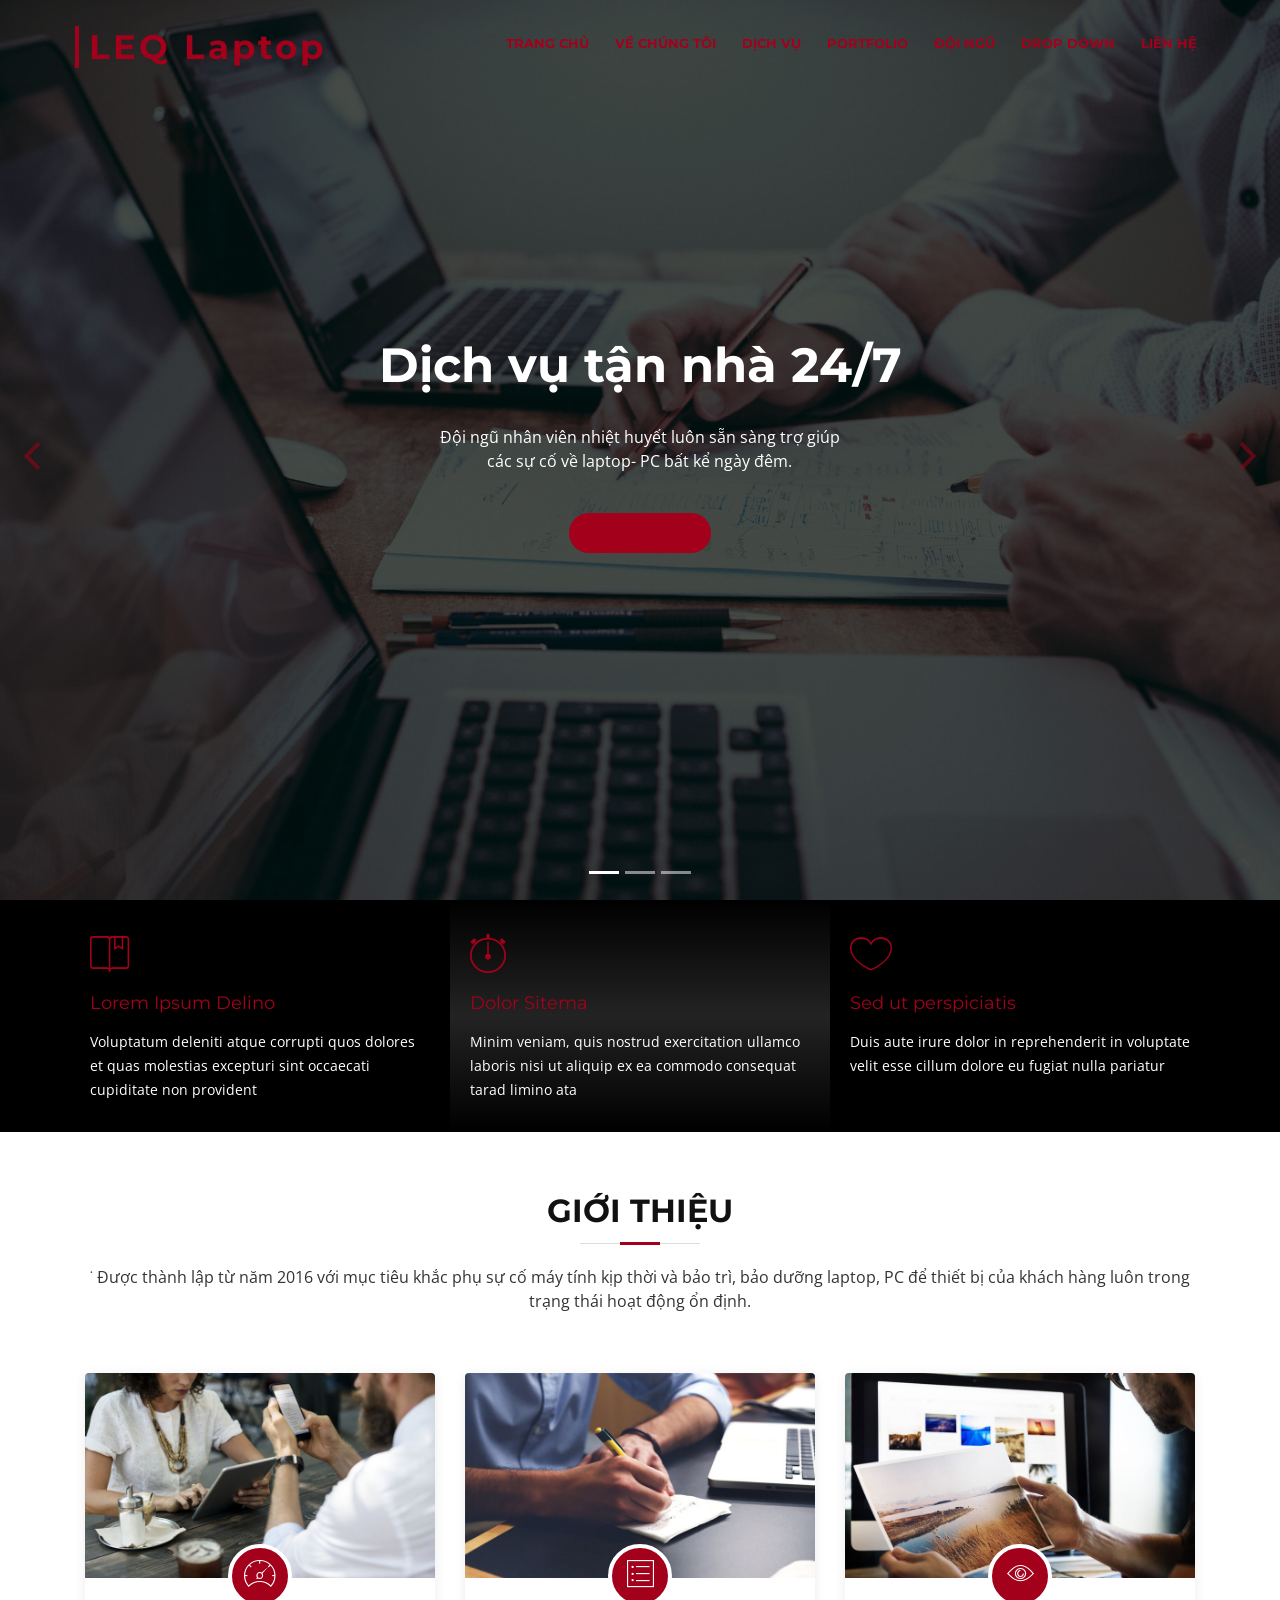
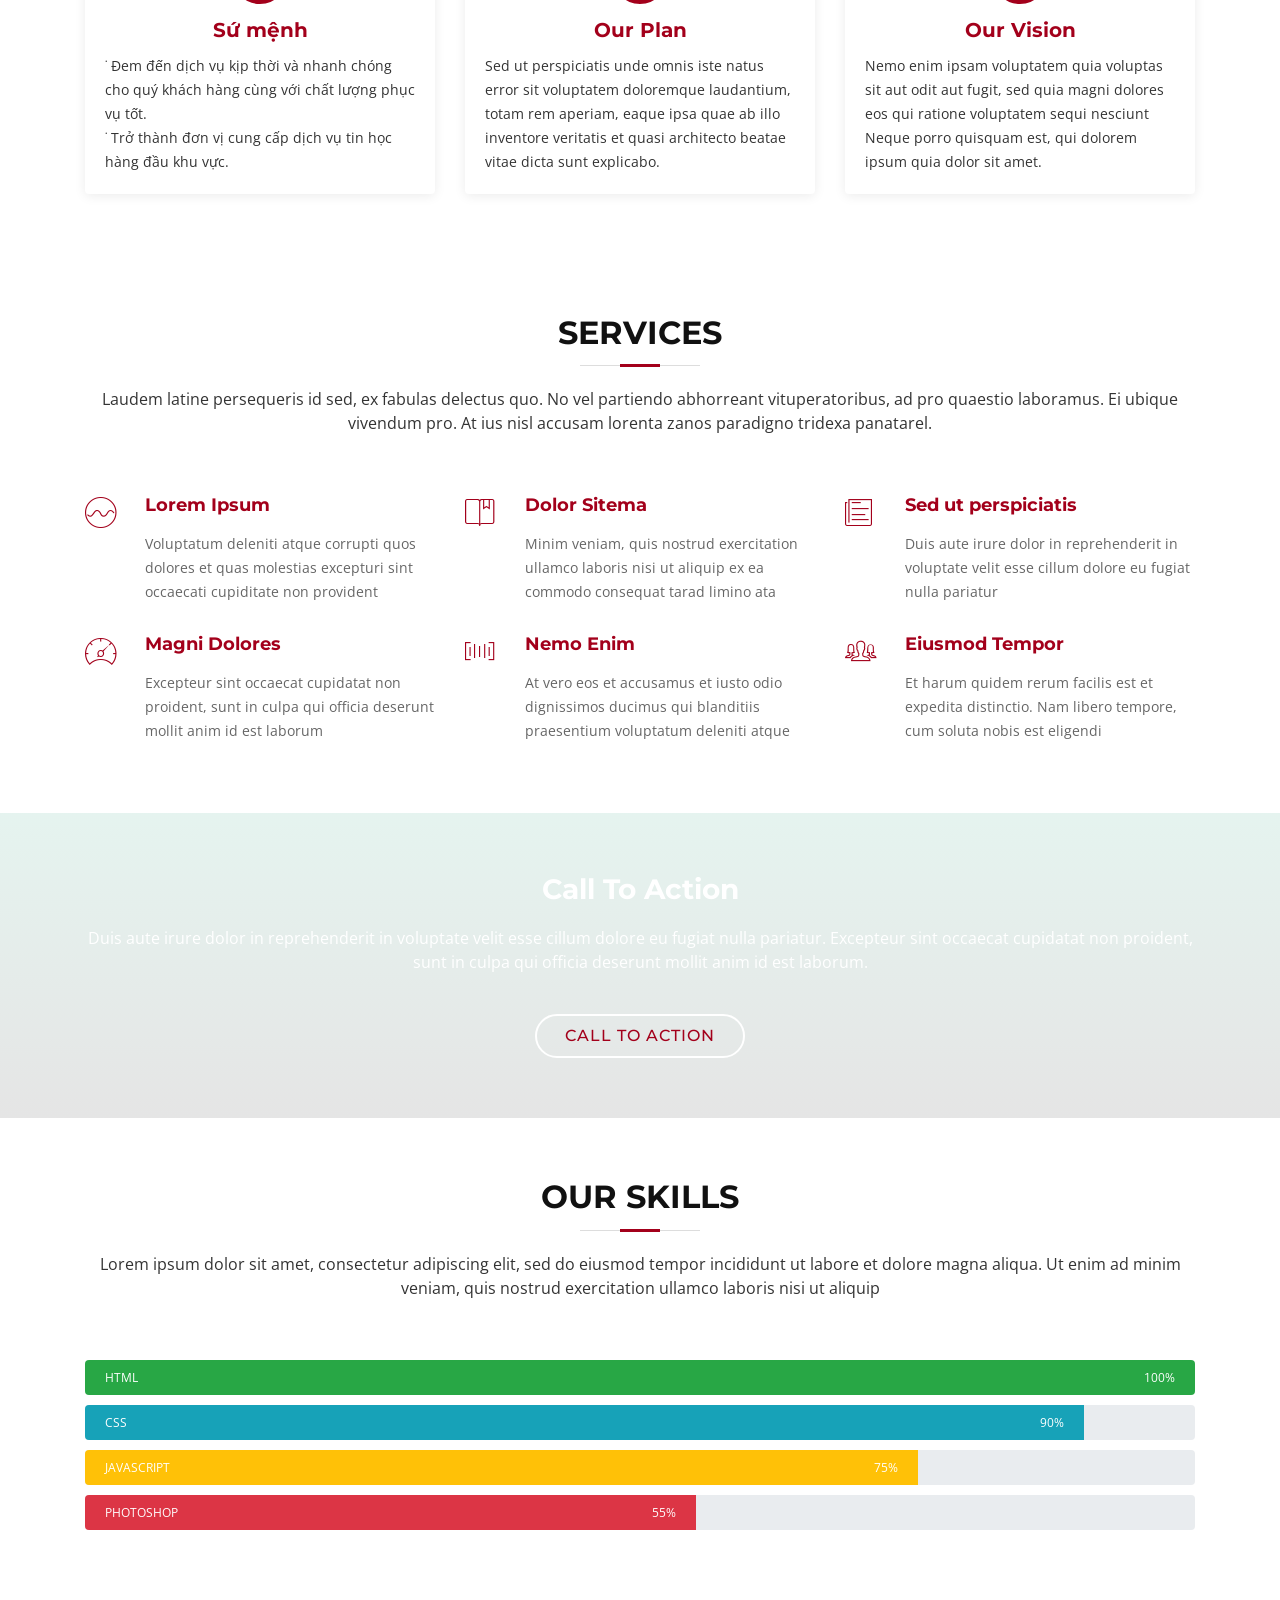
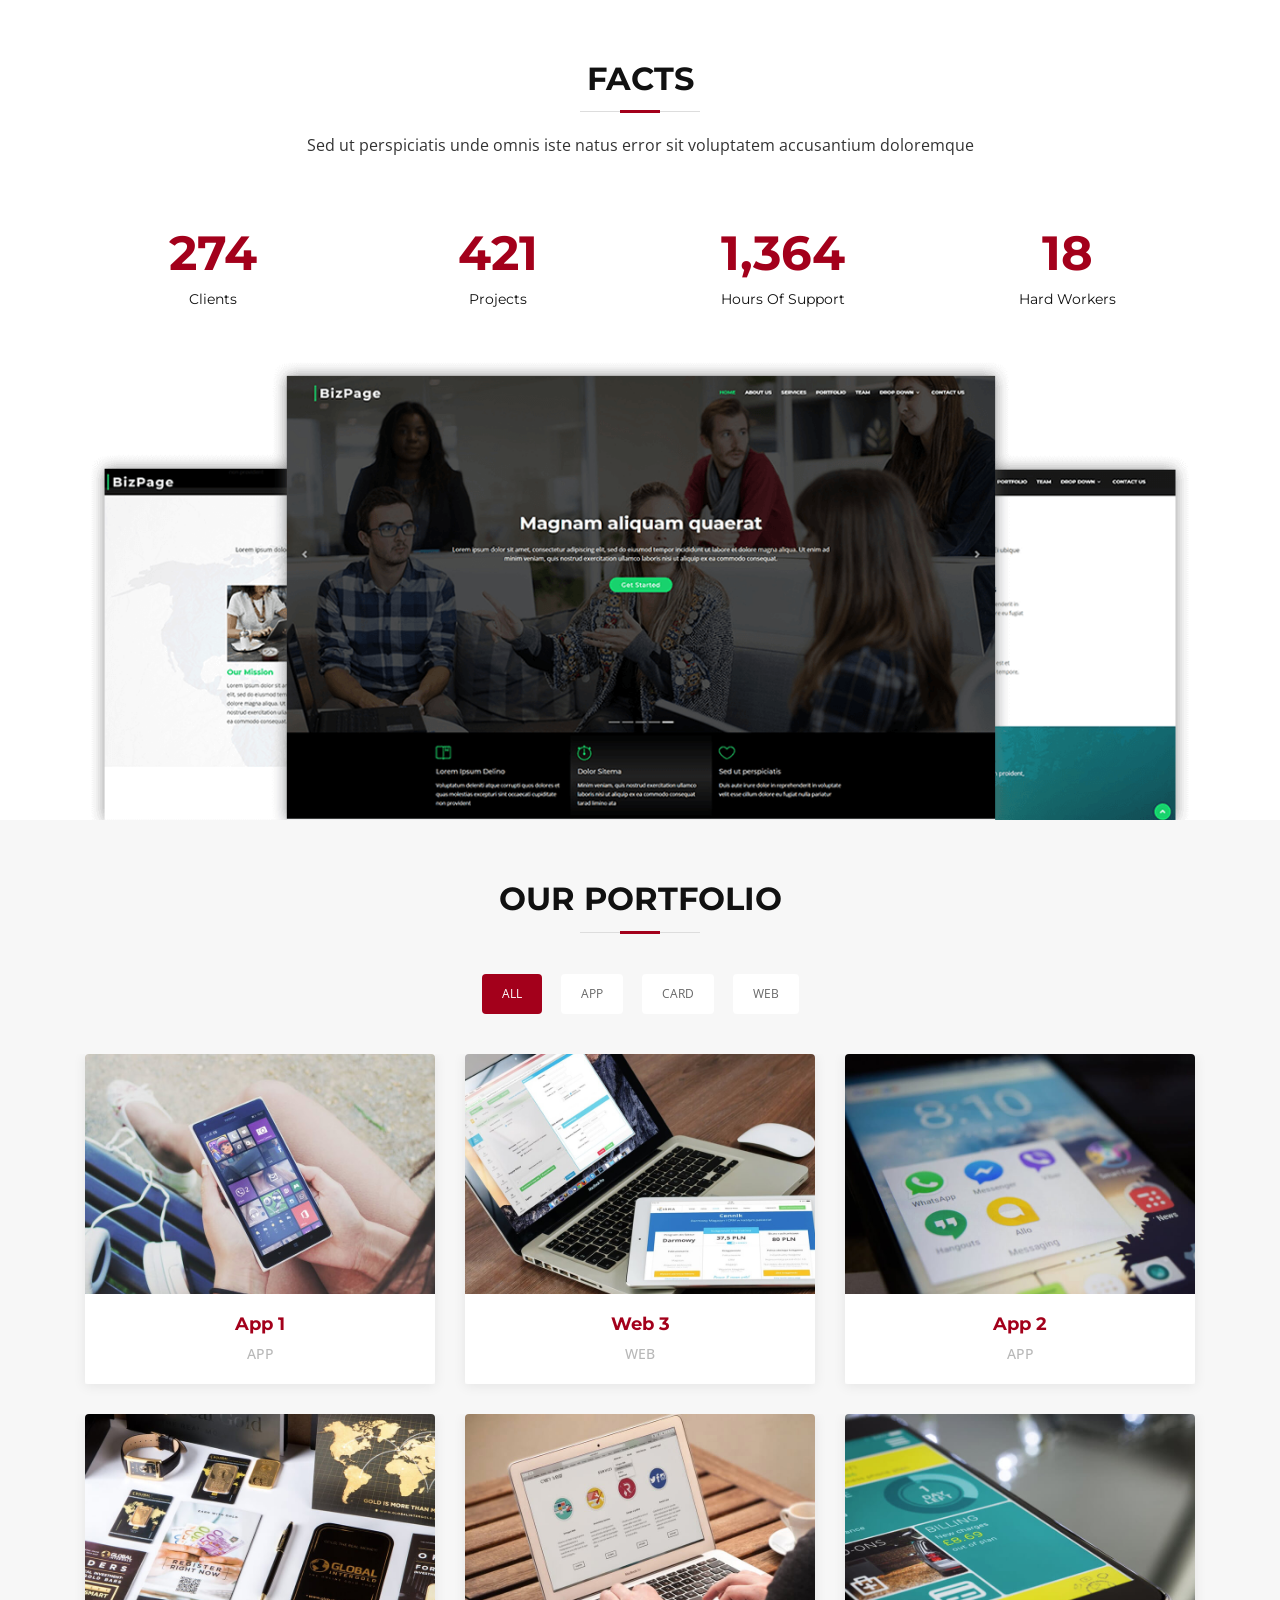
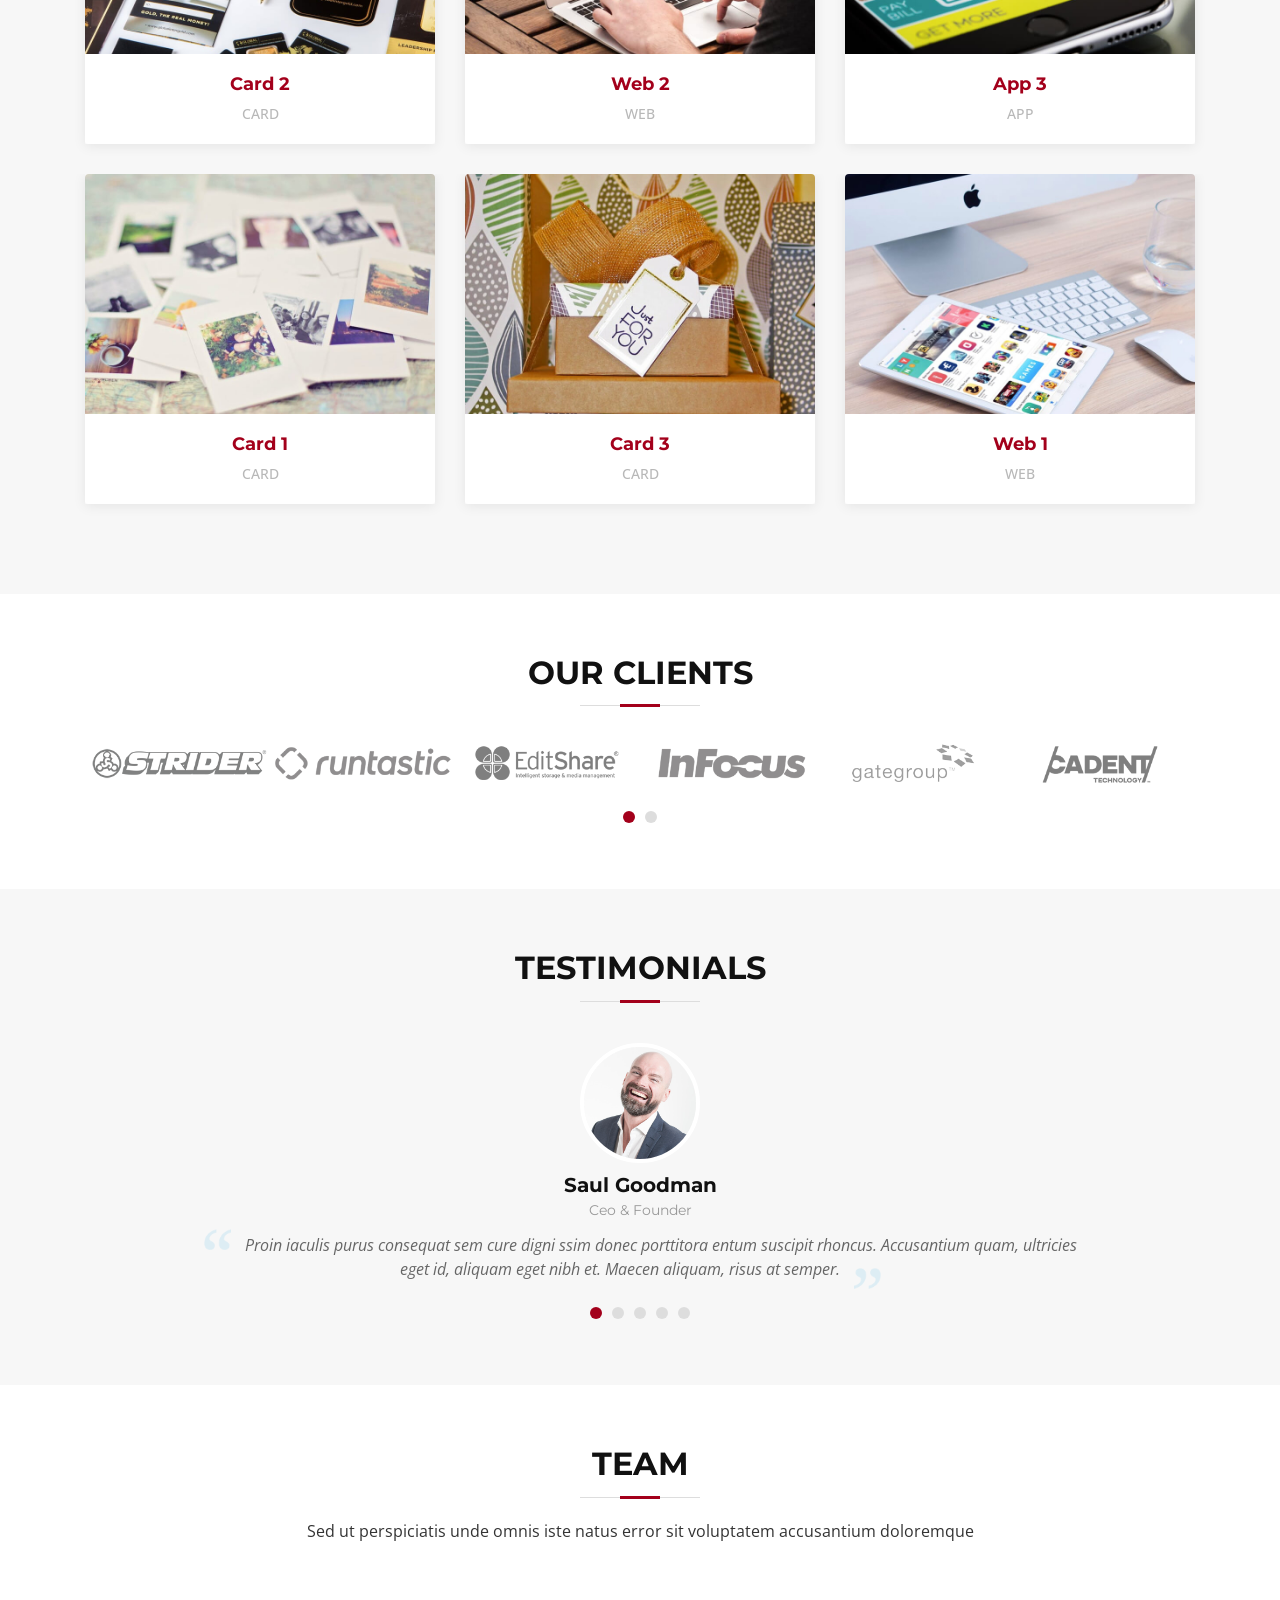
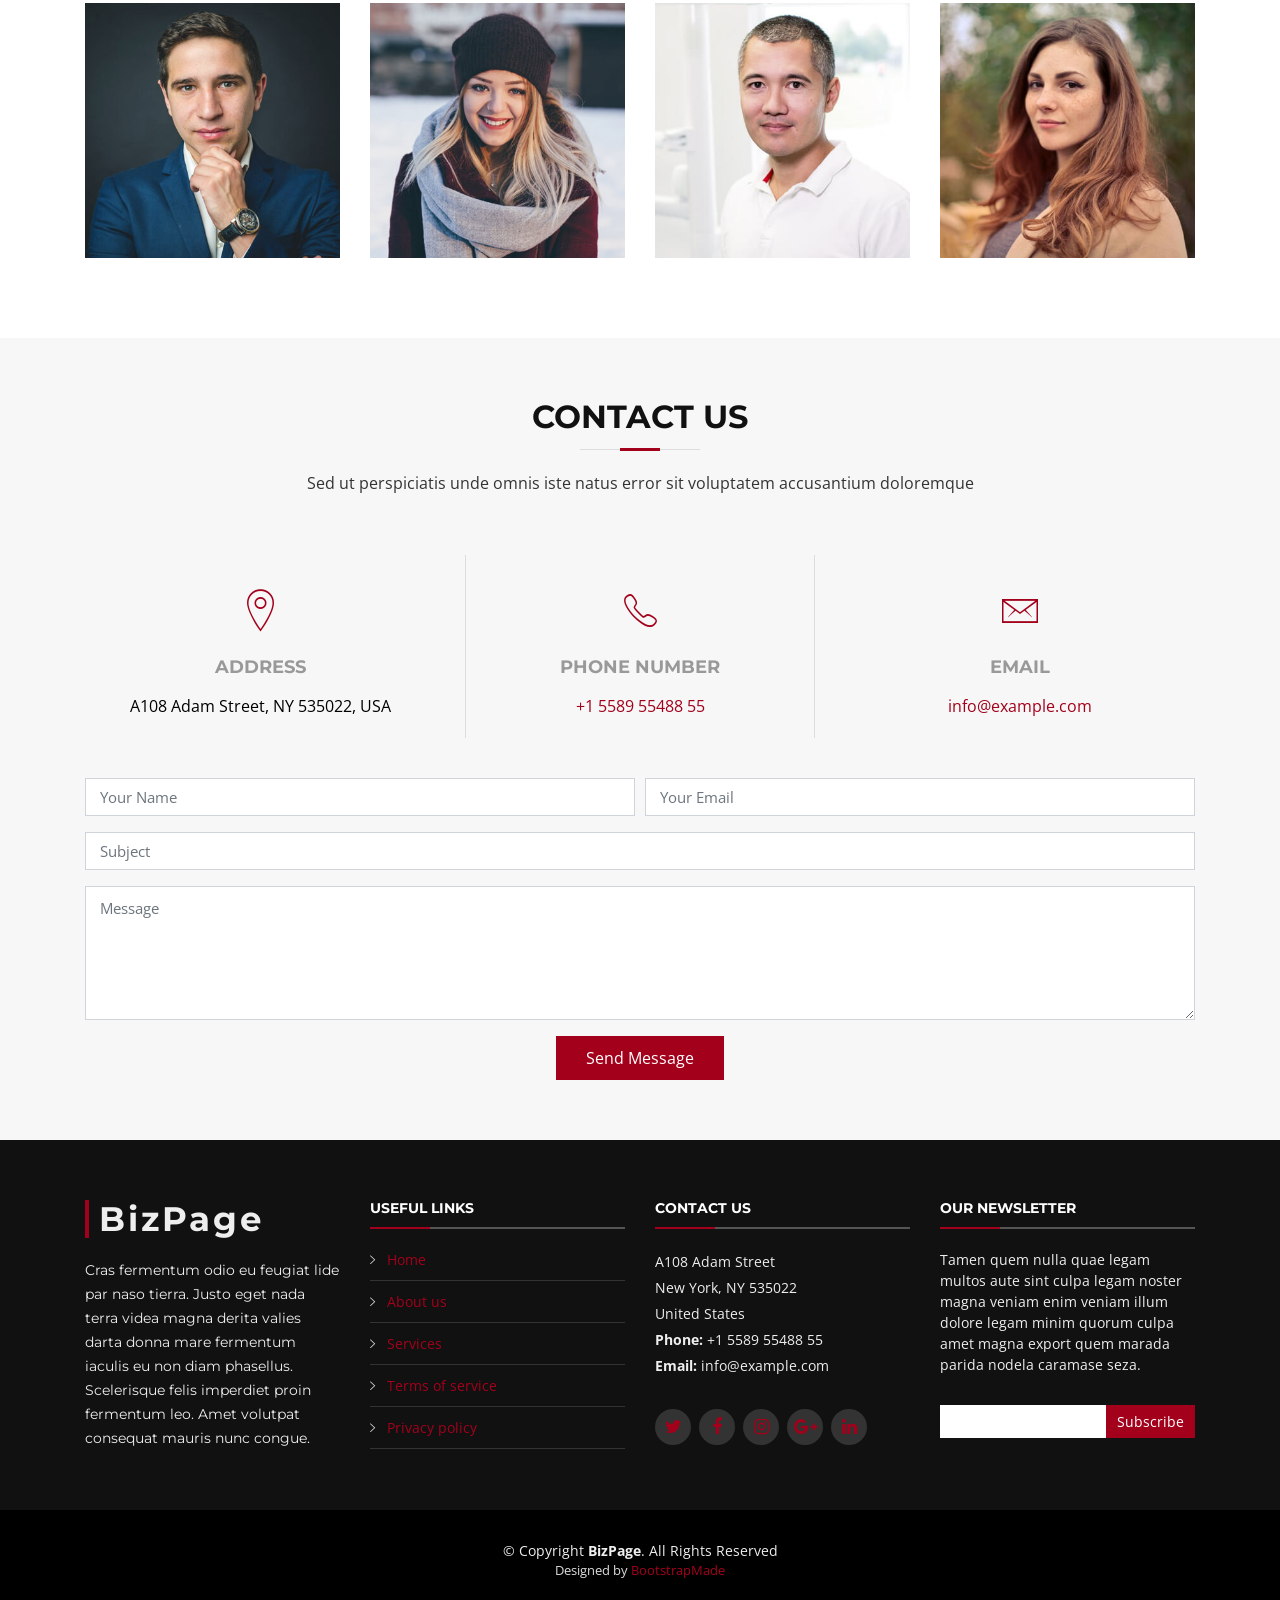
==== index.html @ 893bf614 "s" ====
<!DOCTYPE html>
<html lang="en">

<head>
  <meta charset="utf-8">
  <title>SỬA LAPTOP TẬN NHÀ - LEQ</title>
  <meta content="width=device-width, initial-scale=1.0" name="viewport">
  <meta content="" name="keywords">
  <meta content="" name="description">

  <!-- Favicons -->
  <link href="img/Logo_s.png" rel="icon">
  <link href="img/Logo_s.png" rel="leq-touch-icon">

  <!-- Google Fonts -->
  <link href="https://fonts.googleapis.com/css?family=Open+Sans:300,300i,400,400i,700,700i|Montserrat:300,400,500,700"
    rel="stylesheet">

  <!-- Bootstrap CSS File -->
  <link href="lib/bootstrap/css/bootstrap.min.css" rel="stylesheet">

  <!-- Libraries CSS Files -->
  <link href="lib/font-awesome/css/font-awesome.min.css" rel="stylesheet">
  <link href="lib/animate/animate.min.css" rel="stylesheet">
  <link href="lib/ionicons/css/ionicons.min.css" rel="stylesheet">
  <link href="lib/owlcarousel/assets/owl.carousel.min.css" rel="stylesheet">
  <link href="lib/lightbox/css/lightbox.min.css" rel="stylesheet">

  <!-- Main Stylesheet File -->
  <link href="css/style.css" rel="stylesheet">

  <!-- =======================================================
    Theme Name: BizPage
    Theme URL: https://bootstrapmade.com/bizpage-bootstrap-business-template/
    Author: BootstrapMade.com
    License: https://bootstrapmade.com/license/
  ======================================================= -->
</head>

<body>

  <!--==========================
    Header
  ============================-->
  <header id="header">
    <div class="container-fluid">

      <div id="logo" class="pull-left">
        <h1><a href="#intro" class="scrollto">LEQ Laptop</a></h1>
        <!-- Uncomment below if you prefer to use an image logo -->
        <!-- <a href="#intro"><img src="img/logo.png" alt="" title="" /></a>-->
      </div>

      <nav id="nav-menu-container">
        <ul class="nav-menu">
          <li class="menu-active"><a href="#intro">Trang chủ </a></li>
          <li><a href="#about">Về chúng tôi</a></li>
          <li><a href="#services">Dịch vụ</a></li>
          <li><a href="#portfolio">Portfolio</a></li>
          <li><a href="#team">Đội ngũ</a></li>
          <li class="menu-has-children"><a href="">Drop Down</a>
            <!-- <ul>
              <li><a href="#">Drop Down 1</a></li>
              <li><a href="#">Drop Down 3</a></li>
              <li><a href="#">Drop Down 4</a></li>
              <li><a href="#">Drop Down 5</a></li>
            </ul> -->
          </li>
          <li><a href="#contact">Liên hệ</a></li>
        </ul>
      </nav><!-- #nav-menu-container -->
    </div>
  </header><!-- #header -->

  <!--==========================
    Intro Section
  ============================-->
  <section id="intro">
    <div class="intro-container">
      <div id="introCarousel" class="carousel  slide carousel-fade" data-ride="carousel">

        <ol class="carousel-indicators"></ol>

        <div class="carousel-inner" role="listbox">

          <div class="carousel-item">
            <div class="carousel-background"><img src="img/intro-carousel/1.jpg" alt=""></div>
            <div class="carousel-container">
              <div class="carousel-content">
                <h2>Đội ngũ chuyên nghiệp</h2>
                <p>Với hơn 5 năm kinh nghiệm trong lĩnh vực cài đặt và nâng cấp phần mềm, phần cứng laptop- PC</p>
                <a href="#featured-services" class="btn-get-started scrollto">Tìm hiểu</a>
              </div>
            </div>
          </div>

          <div class="carousel-item active">
            <div class="carousel-background"><img src="img/intro-carousel/2.jpg" alt=""></div>
            <div class="carousel-container">
              <div class="carousel-content">
                <h2>Dịch vụ tận nhà 24/7</h2>
                <p>Đội ngũ nhân viên nhiệt huyết luôn sẵn sàng trợ giúp các sự cố về laptop- PC bất kể ngày đêm.</p>
                <a href="#featured-services" class="btn-get-started scrollto">Tìm hiểu</a>
              </div>
            </div>
          </div>

          <div class="carousel-item">
            <div class="carousel-background"><img src="img/intro-carousel/3.jpg" alt=""></div>
            <div class="carousel-container">
              <div class="carousel-content">
                <h2>Bảo hành dài hạn, yên tâm chất lượng</h2>
                <p>Sự yên tâm của khách hàng sự ưu tiên hàng đầu của chúng tôi.</p>
                <a href="#featured-services" class="btn-get-started scrollto">Tìm hiểu</a>
              </div>
            </div>
          </div>

        </div>

        <a class="carousel-control-prev" href="#introCarousel" role="button" data-slide="prev">
          <span class="carousel-control-prev-icon ion-chevron-left" aria-hidden="true"></span>
          <span class="sr-only">Previous</span>
        </a>

        <a class="carousel-control-next" href="#introCarousel" role="button" data-slide="next">
          <span class="carousel-control-next-icon ion-chevron-right" aria-hidden="true"></span>
          <span class="sr-only">Next</span>
        </a>

      </div>
    </div>
  </section><!-- #intro -->

  <main id="main">

    <!--==========================
      Featured Services Section
    ============================-->
    <section id="featured-services">
      <div class="container">
        <div class="row">

          <div class="col-lg-4 box">
            <i class="ion-ios-bookmarks-outline"></i>
            <h4 class="title"><a href="">Lorem Ipsum Delino</a></h4>
            <p class="description">Voluptatum deleniti atque corrupti quos dolores et quas molestias excepturi sint
              occaecati cupiditate non provident</p>
          </div>

          <div class="col-lg-4 box box-bg">
            <i class="ion-ios-stopwatch-outline"></i>
            <h4 class="title"><a href="">Dolor Sitema</a></h4>
            <p class="description">Minim veniam, quis nostrud exercitation ullamco laboris nisi ut aliquip ex ea commodo
              consequat tarad limino ata</p>
          </div>

          <div class="col-lg-4 box">
            <i class="ion-ios-heart-outline"></i>
            <h4 class="title"><a href="">Sed ut perspiciatis</a></h4>
            <p class="description">Duis aute irure dolor in reprehenderit in voluptate velit esse cillum dolore eu
              fugiat nulla pariatur</p>
          </div>

        </div>
      </div>
    </section><!-- #featured-services -->

    <!--==========================
      About Us Section
    ============================-->
    <section id="about">
      <div class="container">

        <header class="section-header">
          <h3>Giới thiệu</h3>
          <p>
            &dot; Được thành lập từ năm 2016 với mục tiêu khắc phụ sự cố máy tính kịp thời và bảo trì, bảo dưỡng laptop, PC để thiết bị của khách hàng luôn trong trạng thái hoạt động ổn định.
            
          </p>
        </header>

        <div class="row about-cols">

          <div class="col-md-4 wow fadeInUp">
            <div class="about-col">
              <div class="img">
                <img src="img/about-mission.jpg" alt="" class="img-fluid">
                <div class="icon"><i class="ion-ios-speedometer-outline"></i></div>
              </div>
              <h2 class="title"><a href="#">Sứ mệnh</a></h2>
              <p>
                &dot; Đem đến dịch vụ kịp thời và nhanh chóng cho quý khách hàng cùng với chất lượng phục vụ tốt.
                <br>
                &dot; Trở thành đơn vị cung cấp dịch vụ tin học hàng đầu khu vực.
              </p>
            </div>
          </div>

          <div class="col-md-4 wow fadeInUp" data-wow-delay="0.1s">
            <div class="about-col">
              <div class="img">
                <img src="img/about-plan.jpg" alt="" class="img-fluid">
                <div class="icon"><i class="ion-ios-list-outline"></i></div>
              </div>
              <h2 class="title"><a href="#">Our Plan</a></h2>
              <p>
                Sed ut perspiciatis unde omnis iste natus error sit voluptatem doloremque laudantium, totam rem aperiam,
                eaque ipsa quae ab illo inventore veritatis et quasi architecto beatae vitae dicta sunt explicabo.
              </p>
            </div>
          </div>

          <div class="col-md-4 wow fadeInUp" data-wow-delay="0.2s">
            <div class="about-col">
              <div class="img">
                <img src="img/about-vision.jpg" alt="" class="img-fluid">
                <div class="icon"><i class="ion-ios-eye-outline"></i></div>
              </div>
              <h2 class="title"><a href="#">Our Vision</a></h2>
              <p>
                Nemo enim ipsam voluptatem quia voluptas sit aut odit aut fugit, sed quia magni dolores eos qui ratione
                voluptatem sequi nesciunt Neque porro quisquam est, qui dolorem ipsum quia dolor sit amet.
              </p>
            </div>
          </div>

        </div>

      </div>
    </section><!-- #about -->

    <!--==========================
      Services Section
    ============================-->
    <section id="services">
      <div class="container">

        <header class="section-header wow fadeInUp">
          <h3>Services</h3>
          <p>Laudem latine persequeris id sed, ex fabulas delectus quo. No vel partiendo abhorreant vituperatoribus, ad
            pro quaestio laboramus. Ei ubique vivendum pro. At ius nisl accusam lorenta zanos paradigno tridexa
            panatarel.</p>
        </header>

        <div class="row">

          <div class="col-lg-4 col-md-6 box wow bounceInUp" data-wow-duration="1.4s">
            <div class="icon"><i class="ion-ios-analytics-outline"></i></div>
            <h4 class="title"><a href="">Lorem Ipsum</a></h4>
            <p class="description">Voluptatum deleniti atque corrupti quos dolores et quas molestias excepturi sint
              occaecati cupiditate non provident</p>
          </div>
          <div class="col-lg-4 col-md-6 box wow bounceInUp" data-wow-duration="1.4s">
            <div class="icon"><i class="ion-ios-bookmarks-outline"></i></div>
            <h4 class="title"><a href="">Dolor Sitema</a></h4>
            <p class="description">Minim veniam, quis nostrud exercitation ullamco laboris nisi ut aliquip ex ea commodo
              consequat tarad limino ata</p>
          </div>
          <div class="col-lg-4 col-md-6 box wow bounceInUp" data-wow-duration="1.4s">
            <div class="icon"><i class="ion-ios-paper-outline"></i></div>
            <h4 class="title"><a href="">Sed ut perspiciatis</a></h4>
            <p class="description">Duis aute irure dolor in reprehenderit in voluptate velit esse cillum dolore eu
              fugiat nulla pariatur</p>
          </div>
          <div class="col-lg-4 col-md-6 box wow bounceInUp" data-wow-delay="0.1s" data-wow-duration="1.4s">
            <div class="icon"><i class="ion-ios-speedometer-outline"></i></div>
            <h4 class="title"><a href="">Magni Dolores</a></h4>
            <p class="description">Excepteur sint occaecat cupidatat non proident, sunt in culpa qui officia deserunt
              mollit anim id est laborum</p>
          </div>
          <div class="col-lg-4 col-md-6 box wow bounceInUp" data-wow-delay="0.1s" data-wow-duration="1.4s">
            <div class="icon"><i class="ion-ios-barcode-outline"></i></div>
            <h4 class="title"><a href="">Nemo Enim</a></h4>
            <p class="description">At vero eos et accusamus et iusto odio dignissimos ducimus qui blanditiis praesentium
              voluptatum deleniti atque</p>
          </div>
          <div class="col-lg-4 col-md-6 box wow bounceInUp" data-wow-delay="0.1s" data-wow-duration="1.4s">
            <div class="icon"><i class="ion-ios-people-outline"></i></div>
            <h4 class="title"><a href="">Eiusmod Tempor</a></h4>
            <p class="description">Et harum quidem rerum facilis est et expedita distinctio. Nam libero tempore, cum
              soluta nobis est eligendi</p>
          </div>

        </div>

      </div>
    </section><!-- #services -->

    <!--==========================
      Call To Action Section
    ============================-->
    <section id="call-to-action" class="wow fadeIn">
      <div class="container text-center">
        <h3>Call To Action</h3>
        <p> Duis aute irure dolor in reprehenderit in voluptate velit esse cillum dolore eu fugiat nulla pariatur.
          Excepteur sint occaecat cupidatat non proident, sunt in culpa qui officia deserunt mollit anim id est laborum.
        </p>
        <a class="cta-btn" href="#">Call To Action</a>
      </div>
    </section><!-- #call-to-action -->

    <!--==========================
      Skills Section
    ============================-->
    <section id="skills">
      <div class="container">

        <header class="section-header">
          <h3>Our Skills</h3>
          <p>Lorem ipsum dolor sit amet, consectetur adipiscing elit, sed do eiusmod tempor incididunt ut labore et
            dolore magna aliqua. Ut enim ad minim veniam, quis nostrud exercitation ullamco laboris nisi ut aliquip</p>
        </header>

        <div class="skills-content">

          <div class="progress">
            <div class="progress-bar bg-success" role="progressbar" aria-valuenow="100" aria-valuemin="0"
              aria-valuemax="100">
              <span class="skill">HTML <i class="val">100%</i></span>
            </div>
          </div>

          <div class="progress">
            <div class="progress-bar bg-info" role="progressbar" aria-valuenow="90" aria-valuemin="0"
              aria-valuemax="100">
              <span class="skill">CSS <i class="val">90%</i></span>
            </div>
          </div>

          <div class="progress">
            <div class="progress-bar bg-warning" role="progressbar" aria-valuenow="75" aria-valuemin="0"
              aria-valuemax="100">
              <span class="skill">JavaScript <i class="val">75%</i></span>
            </div>
          </div>

          <div class="progress">
            <div class="progress-bar bg-danger" role="progressbar" aria-valuenow="55" aria-valuemin="0"
              aria-valuemax="100">
              <span class="skill">Photoshop <i class="val">55%</i></span>
            </div>
          </div>

        </div>

      </div>
    </section>

    <!--==========================
      Facts Section
    ============================-->
    <section id="facts" class="wow fadeIn">
      <div class="container">

        <header class="section-header">
          <h3>Facts</h3>
          <p>Sed ut perspiciatis unde omnis iste natus error sit voluptatem accusantium doloremque</p>
        </header>

        <div class="row counters">

          <div class="col-lg-3 col-6 text-center">
            <span data-toggle="counter-up">274</span>
            <p>Clients</p>
          </div>

          <div class="col-lg-3 col-6 text-center">
            <span data-toggle="counter-up">421</span>
            <p>Projects</p>
          </div>

          <div class="col-lg-3 col-6 text-center">
            <span data-toggle="counter-up">1,364</span>
            <p>Hours Of Support</p>
          </div>

          <div class="col-lg-3 col-6 text-center">
            <span data-toggle="counter-up">18</span>
            <p>Hard Workers</p>
          </div>

        </div>

        <div class="facts-img">
          <img src="img/facts-img.png" alt="" class="img-fluid">
        </div>

      </div>
    </section><!-- #facts -->

    <!--==========================
      Portfolio Section
    ============================-->
    <section id="portfolio" class="section-bg">
      <div class="container">

        <header class="section-header">
          <h3 class="section-title">Our Portfolio</h3>
        </header>

        <div class="row">
          <div class="col-lg-12">
            <ul id="portfolio-flters">
              <li data-filter="*" class="filter-active">All</li>
              <li data-filter=".filter-app">App</li>
              <li data-filter=".filter-card">Card</li>
              <li data-filter=".filter-web">Web</li>
            </ul>
          </div>
        </div>

        <div class="row portfolio-container">

          <div class="col-lg-4 col-md-6 portfolio-item filter-app wow fadeInUp">
            <div class="portfolio-wrap">
              <figure>
                <img src="img/portfolio/app1.jpg" class="img-fluid" alt="">
                <a href="img/portfolio/app1.jpg" data-lightbox="portfolio" data-title="App 1" class="link-preview"
                  title="Preview"><i class="ion ion-eye"></i></a>
                <a href="#" class="link-details" title="More Details"><i class="ion ion-android-open"></i></a>
              </figure>

              <div class="portfolio-info">
                <h4><a href="#">App 1</a></h4>
                <p>App</p>
              </div>
            </div>
          </div>

          <div class="col-lg-4 col-md-6 portfolio-item filter-web wow fadeInUp" data-wow-delay="0.1s">
            <div class="portfolio-wrap">
              <figure>
                <img src="img/portfolio/web3.jpg" class="img-fluid" alt="">
                <a href="img/portfolio/web3.jpg" class="link-preview" data-lightbox="portfolio" data-title="Web 3"
                  title="Preview"><i class="ion ion-eye"></i></a>
                <a href="#" class="link-details" title="More Details"><i class="ion ion-android-open"></i></a>
              </figure>

              <div class="portfolio-info">
                <h4><a href="#">Web 3</a></h4>
                <p>Web</p>
              </div>
            </div>
          </div>

          <div class="col-lg-4 col-md-6 portfolio-item filter-app wow fadeInUp" data-wow-delay="0.2s">
            <div class="portfolio-wrap">
              <figure>
                <img src="img/portfolio/app2.jpg" class="img-fluid" alt="">
                <a href="img/portfolio/app2.jpg" class="link-preview" data-lightbox="portfolio" data-title="App 2"
                  title="Preview"><i class="ion ion-eye"></i></a>
                <a href="#" class="link-details" title="More Details"><i class="ion ion-android-open"></i></a>
              </figure>

              <div class="portfolio-info">
                <h4><a href="#">App 2</a></h4>
                <p>App</p>
              </div>
            </div>
          </div>

          <div class="col-lg-4 col-md-6 portfolio-item filter-card wow fadeInUp">
            <div class="portfolio-wrap">
              <figure>
                <img src="img/portfolio/card2.jpg" class="img-fluid" alt="">
                <a href="img/portfolio/card2.jpg" class="link-preview" data-lightbox="portfolio" data-title="Card 2"
                  title="Preview"><i class="ion ion-eye"></i></a>
                <a href="#" class="link-details" title="More Details"><i class="ion ion-android-open"></i></a>
              </figure>

              <div class="portfolio-info">
                <h4><a href="#">Card 2</a></h4>
                <p>Card</p>
              </div>
            </div>
          </div>

          <div class="col-lg-4 col-md-6 portfolio-item filter-web wow fadeInUp" data-wow-delay="0.1s">
            <div class="portfolio-wrap">
              <figure>
                <img src="img/portfolio/web2.jpg" class="img-fluid" alt="">
                <a href="img/portfolio/web2.jpg" class="link-preview" data-lightbox="portfolio" data-title="Web 2"
                  title="Preview"><i class="ion ion-eye"></i></a>
                <a href="#" class="link-details" title="More Details"><i class="ion ion-android-open"></i></a>
              </figure>

              <div class="portfolio-info">
                <h4><a href="#">Web 2</a></h4>
                <p>Web</p>
              </div>
            </div>
          </div>

          <div class="col-lg-4 col-md-6 portfolio-item filter-app wow fadeInUp" data-wow-delay="0.2s">
            <div class="portfolio-wrap">
              <figure>
                <img src="img/portfolio/app3.jpg" class="img-fluid" alt="">
                <a href="img/portfolio/app3.jpg" class="link-preview" data-lightbox="portfolio" data-title="App 3"
                  title="Preview"><i class="ion ion-eye"></i></a>
                <a href="#" class="link-details" title="More Details"><i class="ion ion-android-open"></i></a>
              </figure>

              <div class="portfolio-info">
                <h4><a href="#">App 3</a></h4>
                <p>App</p>
              </div>
            </div>
          </div>

          <div class="col-lg-4 col-md-6 portfolio-item filter-card wow fadeInUp">
            <div class="portfolio-wrap">
              <figure>
                <img src="img/portfolio/card1.jpg" class="img-fluid" alt="">
                <a href="img/portfolio/card1.jpg" class="link-preview" data-lightbox="portfolio" data-title="Card 1"
                  title="Preview"><i class="ion ion-eye"></i></a>
                <a href="#" class="link-details" title="More Details"><i class="ion ion-android-open"></i></a>
              </figure>

              <div class="portfolio-info">
                <h4><a href="#">Card 1</a></h4>
                <p>Card</p>
              </div>
            </div>
          </div>

          <div class="col-lg-4 col-md-6 portfolio-item filter-card wow fadeInUp" data-wow-delay="0.1s">
            <div class="portfolio-wrap">
              <figure>
                <img src="img/portfolio/card3.jpg" class="img-fluid" alt="">
                <a href="img/portfolio/card3.jpg" class="link-preview" data-lightbox="portfolio" data-title="Card 3"
                  title="Preview"><i class="ion ion-eye"></i></a>
                <a href="#" class="link-details" title="More Details"><i class="ion ion-android-open"></i></a>
              </figure>

              <div class="portfolio-info">
                <h4><a href="#">Card 3</a></h4>
                <p>Card</p>
              </div>
            </div>
          </div>

          <div class="col-lg-4 col-md-6 portfolio-item filter-web wow fadeInUp" data-wow-delay="0.2s">
            <div class="portfolio-wrap">
              <figure>
                <img src="img/portfolio/web1.jpg" class="img-fluid" alt="">
                <a href="img/portfolio/web1.jpg" class="link-preview" data-lightbox="portfolio" data-title="Web 1"
                  title="Preview"><i class="ion ion-eye"></i></a>
                <a href="#" class="link-details" title="More Details"><i class="ion ion-android-open"></i></a>
              </figure>

              <div class="portfolio-info">
                <h4><a href="#">Web 1</a></h4>
                <p>Web</p>
              </div>
            </div>
          </div>

        </div>

      </div>
    </section><!-- #portfolio -->

    <!--==========================
      Clients Section
    ============================-->
    <section id="clients" class="wow fadeInUp">
      <div class="container">

        <header class="section-header">
          <h3>Our Clients</h3>
        </header>

        <div class="owl-carousel clients-carousel">
          <img src="img/clients/client-1.png" alt="">
          <img src="img/clients/client-2.png" alt="">
          <img src="img/clients/client-3.png" alt="">
          <img src="img/clients/client-4.png" alt="">
          <img src="img/clients/client-5.png" alt="">
          <img src="img/clients/client-6.png" alt="">
          <img src="img/clients/client-7.png" alt="">
          <img src="img/clients/client-8.png" alt="">
        </div>

      </div>
    </section><!-- #clients -->

    <!--==========================
      Clients Section
    ============================-->
    <section id="testimonials" class="section-bg wow fadeInUp">
      <div class="container">

        <header class="section-header">
          <h3>Testimonials</h3>
        </header>

        <div class="owl-carousel testimonials-carousel">

          <div class="testimonial-item">
            <img src="img/testimonial-1.jpg" class="testimonial-img" alt="">
            <h3>Saul Goodman</h3>
            <h4>Ceo &amp; Founder</h4>
            <p>
              <img src="img/quote-sign-left.png" class="quote-sign-left" alt="">
              Proin iaculis purus consequat sem cure digni ssim donec porttitora entum suscipit rhoncus. Accusantium
              quam, ultricies eget id, aliquam eget nibh et. Maecen aliquam, risus at semper.
              <img src="img/quote-sign-right.png" class="quote-sign-right" alt="">
            </p>
          </div>

          <div class="testimonial-item">
            <img src="img/testimonial-2.jpg" class="testimonial-img" alt="">
            <h3>Sara Wilsson</h3>
            <h4>Designer</h4>
            <p>
              <img src="img/quote-sign-left.png" class="quote-sign-left" alt="">
              Export tempor illum tamen malis malis eram quae irure esse labore quem cillum quid cillum eram malis
              quorum velit fore eram velit sunt aliqua noster fugiat irure amet legam anim culpa.
              <img src="img/quote-sign-right.png" class="quote-sign-right" alt="">
            </p>
          </div>

          <div class="testimonial-item">
            <img src="img/testimonial-3.jpg" class="testimonial-img" alt="">
            <h3>Jena Karlis</h3>
            <h4>Store Owner</h4>
            <p>
              <img src="img/quote-sign-left.png" class="quote-sign-left" alt="">
              Enim nisi quem export duis labore cillum quae magna enim sint quorum nulla quem veniam duis minim tempor
              labore quem eram duis noster aute amet eram fore quis sint minim.
              <img src="img/quote-sign-right.png" class="quote-sign-right" alt="">
            </p>
          </div>

          <div class="testimonial-item">
            <img src="img/testimonial-4.jpg" class="testimonial-img" alt="">
            <h3>Matt Brandon</h3>
            <h4>Freelancer</h4>
            <p>
              <img src="img/quote-sign-left.png" class="quote-sign-left" alt="">
              Fugiat enim eram quae cillum dolore dolor amet nulla culpa multos export minim fugiat minim velit minim
              dolor enim duis veniam ipsum anim magna sunt elit fore quem dolore labore illum veniam.
              <img src="img/quote-sign-right.png" class="quote-sign-right" alt="">
            </p>
          </div>

          <div class="testimonial-item">
            <img src="img/testimonial-5.jpg" class="testimonial-img" alt="">
            <h3>John Larson</h3>
            <h4>Entrepreneur</h4>
            <p>
              <img src="img/quote-sign-left.png" class="quote-sign-left" alt="">
              Quis quorum aliqua sint quem legam fore sunt eram irure aliqua veniam tempor noster veniam enim culpa
              labore duis sunt culpa nulla illum cillum fugiat legam esse veniam culpa fore nisi cillum quid.
              <img src="img/quote-sign-right.png" class="quote-sign-right" alt="">
            </p>
          </div>

        </div>

      </div>
    </section><!-- #testimonials -->

    <!--==========================
      Team Section
    ============================-->
    <section id="team">
      <div class="container">
        <div class="section-header wow fadeInUp">
          <h3>Team</h3>
          <p>Sed ut perspiciatis unde omnis iste natus error sit voluptatem accusantium doloremque</p>
        </div>

        <div class="row">

          <div class="col-lg-3 col-md-6 wow fadeInUp">
            <div class="member">
              <img src="img/team-1.jpg" class="img-fluid" alt="">
              <div class="member-info">
                <div class="member-info-content">
                  <h4>Walter White</h4>
                  <span>Chief Executive Officer</span>
                  <div class="social">
                    <a href=""><i class="fa fa-twitter"></i></a>
                    <a href=""><i class="fa fa-facebook"></i></a>
                    <a href=""><i class="fa fa-google-plus"></i></a>
                    <a href=""><i class="fa fa-linkedin"></i></a>
                  </div>
                </div>
              </div>
            </div>
          </div>

          <div class="col-lg-3 col-md-6 wow fadeInUp" data-wow-delay="0.1s">
            <div class="member">
              <img src="img/team-2.jpg" class="img-fluid" alt="">
              <div class="member-info">
                <div class="member-info-content">
                  <h4>Sarah Jhonson</h4>
                  <span>Product Manager</span>
                  <div class="social">
                    <a href=""><i class="fa fa-twitter"></i></a>
                    <a href=""><i class="fa fa-facebook"></i></a>
                    <a href=""><i class="fa fa-google-plus"></i></a>
                    <a href=""><i class="fa fa-linkedin"></i></a>
                  </div>
                </div>
              </div>
            </div>
          </div>

          <div class="col-lg-3 col-md-6 wow fadeInUp" data-wow-delay="0.2s">
            <div class="member">
              <img src="img/team-3.jpg" class="img-fluid" alt="">
              <div class="member-info">
                <div class="member-info-content">
                  <h4>William Anderson</h4>
                  <span>CTO</span>
                  <div class="social">
                    <a href=""><i class="fa fa-twitter"></i></a>
                    <a href=""><i class="fa fa-facebook"></i></a>
                    <a href=""><i class="fa fa-google-plus"></i></a>
                    <a href=""><i class="fa fa-linkedin"></i></a>
                  </div>
                </div>
              </div>
            </div>
          </div>

          <div class="col-lg-3 col-md-6 wow fadeInUp" data-wow-delay="0.3s">
            <div class="member">
              <img src="img/team-4.jpg" class="img-fluid" alt="">
              <div class="member-info">
                <div class="member-info-content">
                  <h4>Amanda Jepson</h4>
                  <span>Accountant</span>
                  <div class="social">
                    <a href=""><i class="fa fa-twitter"></i></a>
                    <a href=""><i class="fa fa-facebook"></i></a>
                    <a href=""><i class="fa fa-google-plus"></i></a>
                    <a href=""><i class="fa fa-linkedin"></i></a>
                  </div>
                </div>
              </div>
            </div>
          </div>

        </div>

      </div>
    </section><!-- #team -->

    <!--==========================
      Contact Section
    ============================-->
    <section id="contact" class="section-bg wow fadeInUp">
      <div class="container">

        <div class="section-header">
          <h3>Contact Us</h3>
          <p>Sed ut perspiciatis unde omnis iste natus error sit voluptatem accusantium doloremque</p>
        </div>

        <div class="row contact-info">

          <div class="col-md-4">
            <div class="contact-address">
              <i class="ion-ios-location-outline"></i>
              <h3>Address</h3>
              <address>A108 Adam Street, NY 535022, USA</address>
            </div>
          </div>

          <div class="col-md-4">
            <div class="contact-phone">
              <i class="ion-ios-telephone-outline"></i>
              <h3>Phone Number</h3>
              <p><a href="tel:+155895548855">+1 5589 55488 55</a></p>
            </div>
          </div>

          <div class="col-md-4">
            <div class="contact-email">
              <i class="ion-ios-email-outline"></i>
              <h3>Email</h3>
              <p><a href="mailto:info@example.com">info@example.com</a></p>
            </div>
          </div>

        </div>

        <div class="form">
          <div id="sendmessage">Your message has been sent. Thank you!</div>
          <div id="errormessage"></div>
          <form action="" method="post" role="form" class="contactForm">
            <div class="form-row">
              <div class="form-group col-md-6">
                <input type="text" name="name" class="form-control" id="name" placeholder="Your Name"
                  data-rule="minlen:4" data-msg="Please enter at least 4 chars" />
                <div class="validation"></div>
              </div>
              <div class="form-group col-md-6">
                <input type="email" class="form-control" name="email" id="email" placeholder="Your Email"
                  data-rule="email" data-msg="Please enter a valid email" />
                <div class="validation"></div>
              </div>
            </div>
            <div class="form-group">
              <input type="text" class="form-control" name="subject" id="subject" placeholder="Subject"
                data-rule="minlen:4" data-msg="Please enter at least 8 chars of subject" />
              <div class="validation"></div>
            </div>
            <div class="form-group">
              <textarea class="form-control" name="message" rows="5" data-rule="required"
                data-msg="Please write something for us" placeholder="Message"></textarea>
              <div class="validation"></div>
            </div>
            <div class="text-center"><button type="submit">Send Message</button></div>
          </form>
        </div>

      </div>
    </section><!-- #contact -->

  </main>

  <!--==========================
    Footer
  ============================-->
  <footer id="footer">
    <div class="footer-top">
      <div class="container">
        <div class="row">

          <div class="col-lg-3 col-md-6 footer-info">
            <h3>BizPage</h3>
            <p>Cras fermentum odio eu feugiat lide par naso tierra. Justo eget nada terra videa magna derita valies
              darta donna mare fermentum iaculis eu non diam phasellus. Scelerisque felis imperdiet proin fermentum leo.
              Amet volutpat consequat mauris nunc congue.</p>
          </div>

          <div class="col-lg-3 col-md-6 footer-links">
            <h4>Useful Links</h4>
            <ul>
              <li><i class="ion-ios-arrow-right"></i> <a href="#">Home</a></li>
              <li><i class="ion-ios-arrow-right"></i> <a href="#">About us</a></li>
              <li><i class="ion-ios-arrow-right"></i> <a href="#">Services</a></li>
              <li><i class="ion-ios-arrow-right"></i> <a href="#">Terms of service</a></li>
              <li><i class="ion-ios-arrow-right"></i> <a href="#">Privacy policy</a></li>
            </ul>
          </div>

          <div class="col-lg-3 col-md-6 footer-contact">
            <h4>Contact Us</h4>
            <p>
              A108 Adam Street <br>
              New York, NY 535022<br>
              United States <br>
              <strong>Phone:</strong> +1 5589 55488 55<br>
              <strong>Email:</strong> info@example.com<br>
            </p>

            <div class="social-links">
              <a href="#" class="twitter"><i class="fa fa-twitter"></i></a>
              <a href="#" class="facebook"><i class="fa fa-facebook"></i></a>
              <a href="#" class="instagram"><i class="fa fa-instagram"></i></a>
              <a href="#" class="google-plus"><i class="fa fa-google-plus"></i></a>
              <a href="#" class="linkedin"><i class="fa fa-linkedin"></i></a>
            </div>

          </div>

          <div class="col-lg-3 col-md-6 footer-newsletter">
            <h4>Our Newsletter</h4>
            <p>Tamen quem nulla quae legam multos aute sint culpa legam noster magna veniam enim veniam illum dolore
              legam minim quorum culpa amet magna export quem marada parida nodela caramase seza.</p>
            <form action="" method="post">
              <input type="email" name="email"><input type="submit" value="Subscribe">
            </form>
          </div>

        </div>
      </div>
    </div>

    <div class="container">
      <div class="copyright">
        &copy; Copyright <strong>BizPage</strong>. All Rights Reserved
      </div>
      <div class="credits">
        <!--
          All the links in the footer should remain intact.
          You can delete the links only if you purchased the pro version.
          Licensing information: https://bootstrapmade.com/license/
          Purchase the pro version with working PHP/AJAX contact form: https://bootstrapmade.com/buy/?theme=BizPage
        -->
        Designed by <a href="https://bootstrapmade.com/">BootstrapMade</a>
      </div>
    </div>
  </footer><!-- #footer -->

  <a href="#" class="back-to-top"><i class="fa fa-chevron-up"></i></a>
  <!-- Uncomment below i you want to use a preloader -->
  <!-- <div id="preloader"></div> -->

  <!-- JavaScript Libraries -->
  <script src="lib/jquery/jquery.min.js"></script>
  <script src="lib/jquery/jquery-migrate.min.js"></script>
  <script src="lib/bootstrap/js/bootstrap.bundle.min.js"></script>
  <script src="lib/easing/easing.min.js"></script>
  <script src="lib/superfish/hoverIntent.js"></script>
  <script src="lib/superfish/superfish.min.js"></script>
  <script src="lib/wow/wow.min.js"></script>
  <script src="lib/waypoints/waypoints.min.js"></script>
  <script src="lib/counterup/counterup.min.js"></script>
  <script src="lib/owlcarousel/owl.carousel.min.js"></script>
  <script src="lib/isotope/isotope.pkgd.min.js"></script>
  <script src="lib/lightbox/js/lightbox.min.js"></script>
  <script src="lib/touchSwipe/jquery.touchSwipe.min.js"></script>
  <!-- Contact Form JavaScript File -->
  <script src="contactform/contactform.js"></script>

  <!-- Template Main Javascript File -->
  <script src="js/main.js"></script>

</body>

</html>
---- css/style.css ----
/*
  Theme Name: BizPage
  Theme URL: https://bootstrapmade.com/bizpage-bootstrap-business-template/
  Author: BootstrapMade.com
  License: https://bootstrapmade.com/license/
*/

/*--------------------------------------------------------------
# General
--------------------------------------------------------------*/

body {
  background: #fff;
  color: #666666;
  font-family: "Open Sans", sans-serif;
}

a {
  color: #a3001b !important;
  transition: 0.5s;
}

a:hover,
a:active,
a:focus {
  color: #a3001b !important;
  outline: none;
  text-decoration: none;
}

p {
  padding: 0;
  margin: 0 0 30px 0;
}

h1,
h2,
h3,
h4,
h5,
h6 {
  font-family: "Montserrat", sans-serif;
  font-weight: 400;
  margin: 0 0 20px 0;
  padding: 0;
}

/* Back to top button */

.back-to-top {
  position: fixed;
  display: none;
  background: #a3001b !important;
  color: #fff;
  width: 44px;
  height: 44px;
  text-align: center;
  line-height: 1;
  font-size: 16px;
  border-radius: 50%;
  right: 15px;
  bottom: 15px;
  transition: background 0.5s;
  z-index: 11;
}

.back-to-top i {
  padding-top: 12px;
  color: #fff;
}

/* Prelaoder */

#preloader {
  position: fixed;
  top: 0;
  left: 0;
  right: 0;
  bottom: 0;
  z-index: 9999;
  overflow: hidden;
  background: #fff;
}

#preloader:before {
  content: "";
  position: fixed;
  top: calc(50% - 30px);
  left: calc(50% - 30px);
  border: 6px solid #f2f2f2;
  border-top: 6px solid #a3001b !important;
  border-radius: 50%;
  width: 60px;
  height: 60px;
  -webkit-animation: animate-preloader 1s linear infinite;
  animation: animate-preloader 1s linear infinite;
}

@-webkit-keyframes animate-preloader {
  0% {
    -webkit-transform: rotate(0deg);
    transform: rotate(0deg);
  }

  100% {
    -webkit-transform: rotate(360deg);
    transform: rotate(360deg);
  }
}

@keyframes animate-preloader {
  0% {
    -webkit-transform: rotate(0deg);
    transform: rotate(0deg);
  }

  100% {
    -webkit-transform: rotate(360deg);
    transform: rotate(360deg);
  }
}

/*--------------------------------------------------------------
# Header
--------------------------------------------------------------*/

#header {
  padding: 30px 0;
  height: 92px;
  position: fixed;
  left: 0;
  top: 0;
  right: 0;
  transition: all 0.5s;
  z-index: 997;
}

#header.header-scrolled {
  background: rgba(0, 0, 0, 0.9);
  padding: 20px 0;
  height: 72px;
  transition: all 0.5s;
}

#header #logo {
  float: left;
}

#header #logo h1 {
  font-size: 34px;
  margin: 0;
  padding: 0;
  line-height: 1;
  font-family: "Montserrat", sans-serif;
  font-weight: 700;
  letter-spacing: 3px;
}

#header #logo h1 a,
#header #logo h1 a:hover {
  color: #fff;
  padding-left: 10px;
  border-left: 4px solid #a3001b !important;
}

#header #logo img {
  padding: 0;
  margin: 0;
}

/*--------------------------------------------------------------
# Intro Section
--------------------------------------------------------------*/

#intro {
  display: table;
  width: 100%;
  height: 100vh;
  background: #000;
}

#intro .carousel-item {
  width: 100%;
  height: 100vh;
  background-size: cover;
  background-position: center;
  background-repeat: no-repeat;
}

#intro .carousel-item::before {
  content: '';
  background-color: rgba(0, 0, 0, 0.7);
  position: absolute;
  height: 100%;
  width: 100%;
  top: 0;
  right: 0;
  left: 0;
  bottom: 0;
}

#intro .carousel-container {
  display: -webkit-box;
  display: -webkit-flex;
  display: -ms-flexbox;
  display: flex;
  -webkit-box-pack: center;
  -webkit-justify-content: center;
  -ms-flex-pack: center;
  justify-content: center;
  -webkit-box-align: center;
  -webkit-align-items: center;
  -ms-flex-align: center;
  align-items: center;
  position: absolute;
  bottom: 0;
  top: 0;
  left: 0;
  right: 0;
}

#intro .carousel-background img {
  max-width: 100%;
}

#intro .carousel-content {
  text-align: center;
}

#intro h2 {
  color: #fff;
  margin-bottom: 30px;
  font-size: 48px;
  font-weight: 700;
}

#intro p {
  width: 80%;
  margin: 0 auto 30px auto;
  color: #fff;
}

#intro .carousel-fade {
  overflow: hidden;
}

#intro .carousel-fade .carousel-inner .carousel-item {
  transition-property: opacity;
}

#intro .carousel-fade .carousel-inner .carousel-item,
#intro .carousel-fade .carousel-inner .active.carousel-item-left,
#intro .carousel-fade .carousel-inner .active.carousel-item-right {
  opacity: 0;
}

#intro .carousel-fade .carousel-inner .active,
#intro .carousel-fade .carousel-inner .carousel-item-next.carousel-item-left,
#intro .carousel-fade .carousel-inner .carousel-item-prev.carousel-item-right {
  opacity: 1;
  transition: 0.5s;
}

#intro .carousel-fade .carousel-inner .carousel-item-next,
#intro .carousel-fade .carousel-inner .carousel-item-prev,
#intro .carousel-fade .carousel-inner .active.carousel-item-left,
#intro .carousel-fade .carousel-inner .active.carousel-item-right {
  left: 0;
  -webkit-transform: translate3d(0, 0, 0);
  transform: translate3d(0, 0, 0);
}

#intro .carousel-control-prev,
#intro .carousel-control-next {
  width: 10%;
}

#intro .carousel-control-next-icon,
#intro .carousel-control-prev-icon {
  background: none;
  font-size: 32px;
  line-height: 1;
}

#intro .carousel-indicators li {
  cursor: pointer;
}

#intro .btn-get-started {
  font-family: "Montserrat", sans-serif;
  font-weight: 500;
  font-size: 16px;
  letter-spacing: 1px;
  display: inline-block;
  padding: 8px 32px;
  border-radius: 50px;
  transition: 0.5s;
  margin: 10px;
  color: #fff;
  background: #a3001b !important;
}

#intro .btn-get-started:hover {
  background: #fff;
  color: #a3001b !important;
}

/*--------------------------------------------------------------
# Navigation Menu
--------------------------------------------------------------*/

/* Nav Menu Essentials */

.nav-menu,
.nav-menu * {
  margin: 0;
  padding: 0;
  list-style: none;
}

.nav-menu ul {
  position: absolute;
  display: none;
  top: 100%;
  left: 0;
  z-index: 99;
}

.nav-menu li {
  position: relative;
  white-space: nowrap;
}

.nav-menu > li {
  float: left;
}

.nav-menu li:hover > ul,
.nav-menu li.sfHover > ul {
  display: block;
}

.nav-menu ul ul {
  top: 0;
  left: 100%;
}

.nav-menu ul li {
  min-width: 180px;
}

/* Nav Menu Arrows */

.sf-arrows .sf-with-ul {
  padding-right: 30px;
}

.sf-arrows .sf-with-ul:after {
  content: "\f107";
  position: absolute;
  right: 15px;
  font-family: FontAwesome;
  font-style: normal;
  font-weight: normal;
}

.sf-arrows ul .sf-with-ul:after {
  content: "\f105";
}

/* Nav Meu Container */

#nav-menu-container {
  float: right;
  margin: 0;
}

/* Nav Meu Styling */

.nav-menu a {
  padding: 0 8px 10px 8px;
  text-decoration: none;
  display: inline-block;
  color: #fff;
  font-family: "Montserrat", sans-serif;
  font-weight: 700;
  font-size: 13px;
  text-transform: uppercase;
  outline: none;
}

.nav-menu li:hover > a,
.nav-menu > .menu-active > a {
  color: #a3001b !important;
}

.nav-menu > li {
  margin-left: 10px;
}

.nav-menu ul {
  margin: 4px 0 0 0;
  padding: 10px;
  box-shadow: 0px 0px 30px rgba(127, 137, 161, 0.25);
  background: #fff;
}

.nav-menu ul li {
  transition: 0.3s;
}

.nav-menu ul li a {
  padding: 10px;
  color: #333;
  transition: 0.3s;
  display: block;
  font-size: 13px;
  text-transform: none;
}

.nav-menu ul li:hover > a {
  color: #a3001b !important;
}

.nav-menu ul ul {
  margin: 0;
}

/* Mobile Nav Toggle */

#mobile-nav-toggle {
  position: fixed;
  right: 0;
  top: 0;
  z-index: 999;
  margin: 20px 20px 0 0;
  border: 0;
  background: none;
  font-size: 24px;
  display: none;
  transition: all 0.4s;
  outline: none;
  cursor: pointer;
}

#mobile-nav-toggle i {
  color: #fff;
}

/* Mobile Nav Styling */

#mobile-nav {
  position: fixed;
  top: 0;
  padding-top: 18px;
  bottom: 0;
  z-index: 998;
  background: rgba(0, 0, 0, 0.8);
  left: -260px;
  width: 260px;
  overflow-y: auto;
  transition: 0.4s;
}

#mobile-nav ul {
  padding: 0;
  margin: 0;
  list-style: none;
}

#mobile-nav ul li {
  position: relative;
}

#mobile-nav ul li a {
  color: #fff;
  font-size: 13px;
  text-transform: uppercase;
  overflow: hidden;
  padding: 10px 22px 10px 15px;
  position: relative;
  text-decoration: none;
  width: 100%;
  display: block;
  outline: none;
  font-weight: 700;
  font-family: "Montserrat", sans-serif;
}

#mobile-nav ul li a:hover {
  color: #a3001b !important;
}

#mobile-nav ul li li {
  padding-left: 30px;
}

#mobile-nav ul li.menu-active a {
  color: #a3001b !important;
}

#mobile-nav ul .menu-has-children i {
  position: absolute;
  right: 0;
  z-index: 99;
  padding: 15px;
  cursor: pointer;
  color: #fff;
}

#mobile-nav ul .menu-has-children i.fa-chevron-up {
  color: #a3001b !important;
}

#mobile-nav ul .menu-has-children li a {
  text-transform: none;
}

#mobile-nav ul .menu-item-active {
  color: #a3001b !important;
}

#mobile-body-overly {
  width: 100%;
  height: 100%;
  z-index: 997;
  top: 0;
  left: 0;
  position: fixed;
  background: rgba(0, 0, 0, 0.7);
  display: none;
}

/* Mobile Nav body classes */

body.mobile-nav-active {
  overflow: hidden;
}

body.mobile-nav-active #mobile-nav {
  left: 0;
}

body.mobile-nav-active #mobile-nav-toggle {
  color: #fff;
}

/*--------------------------------------------------------------
# Sections
--------------------------------------------------------------*/

/* Sections Header
--------------------------------*/

.section-header h3 {
  font-size: 32px;
  color: #111;
  text-transform: uppercase;
  text-align: center;
  font-weight: 700;
  position: relative;
  padding-bottom: 15px;
}

.section-header h3::before {
  content: '';
  position: absolute;
  display: block;
  width: 120px;
  height: 1px;
  background: #ddd;
  bottom: 1px;
  left: calc(50% - 60px);
}

.section-header h3::after {
  content: '';
  position: absolute;
  display: block;
  width: 40px;
  height: 3px;
  background: #a3001b !important;
  bottom: 0;
  left: calc(50% - 20px);
}

.section-header p {
  text-align: center;
  padding-bottom: 30px;
  color: #333;
}

/* Section with background
--------------------------------*/

.section-bg {
  background: #f7f7f7;
}

/* Featured Services Section
--------------------------------*/

#featured-services {
  background: #000;
}

#featured-services .box {
  padding: 30px 20px;
}

#featured-services .box-bg {
  background-image: linear-gradient(0deg, #000000 0%, #242323 50%, #000000 100%);
}

#featured-services i {
  color: #a3001b !important;
  font-size: 48px;
  display: inline-block;
  line-height: 1;
}

#featured-services h4 {
  font-weight: 400;
  margin: 15px 0;
  font-size: 18px;
}

#featured-services h4 a {
  color: #fff;
}

#featured-services h4 a:hover {
  color: #a3001b !important;
}

#featured-services p {
  font-size: 14px;
  line-height: 24px;
  color: #fff;
  margin-bottom: 0;
}

/* About Us Section
--------------------------------*/

#about {
  background: url("../img/about-bg.jpg") center top no-repeat fixed;
  background-size: cover;
  padding: 60px 0 40px 0;
  position: relative;
}

#about::before {
  content: '';
  position: absolute;
  left: 0;
  right: 0;
  top: 0;
  bottom: 0;
  background: rgba(255, 255, 255, 0.92);
  z-index: 9;
}

#about .container {
  position: relative;
  z-index: 10;
}

#about .about-col {
  background: #fff;
  border-radius: 0 0 4px 4px;
  box-shadow: 0px 2px 12px rgba(0, 0, 0, 0.08);
  margin-bottom: 20px;
}

#about .about-col .img {
  position: relative;
}

#about .about-col .img img {
  border-radius: 4px 4px 0 0;
}

#about .about-col .icon {
  width: 64px;
  height: 64px;
  padding-top: 8px;
  text-align: center;
  position: absolute;
  background-color: #a3001b !important;
  border-radius: 50%;
  text-align: center;
  border: 4px solid #fff;
  left: calc( 50% - 32px);
  bottom: -30px;
  transition: 0.3s;
}

#about .about-col i {
  font-size: 36px;
  line-height: 1;
  color: #fff;
  transition: 0.3s;
}

#about .about-col:hover .icon {
  background-color: #fff;
}

#about .about-col:hover i {
  color: #a3001b !important;
}

#about .about-col h2 {
  color: #000;
  text-align: center;
  font-weight: 700;
  font-size: 20px;
  padding: 0;
  margin: 40px 0 12px 0;
}

#about .about-col h2 a {
  color: #000;
}

#about .about-col h2 a:hover {
  color: #a3001b !important;
}

#about .about-col p {
  font-size: 14px;
  line-height: 24px;
  color: #333;
  margin-bottom: 0;
  padding: 0 20px 20px 20px;
}

/* Services Section
--------------------------------*/

#services {
  background: #fff;
  background-size: cover;
  padding: 60px 0 40px 0;
}

#services .box {
  margin-bottom: 30px;
}

#services .icon {
  float: left;
}

#services .icon i {
  color: #a3001b !important;
  font-size: 36px;
  line-height: 1;
  transition: 0.5s;
}

#services .title {
  margin-left: 60px;
  font-weight: 700;
  margin-bottom: 15px;
  font-size: 18px;
}

#services .title a {
  color: #111;
}

#services .box:hover .title a {
  color: #a3001b !important;
}

#services .description {
  font-size: 14px;
  margin-left: 60px;
  line-height: 24px;
  margin-bottom: 0;
}

/* Call To Action Section
--------------------------------*/

#call-to-action {
  background: linear-gradient(rgba(0, 142, 99, 0.1), rgba(0, 0, 0, 0.1)), url(../img/call-to-action-bg.jpg) fixed center center;
  background-size: cover;
  padding: 60px 0;
}

#call-to-action h3 {
  color: #fff;
  font-size: 28px;
  font-weight: 700;
}

#call-to-action p {
  color: #fff;
}

#call-to-action .cta-btn {
  font-family: "Montserrat", sans-serif;
  text-transform: uppercase;
  font-weight: 500;
  font-size: 16px;
  letter-spacing: 1px;
  display: inline-block;
  padding: 8px 28px;
  border-radius: 25px;
  transition: 0.5s;
  margin-top: 10px;
  border: 2px solid #fff;
  color: #fff;
}

#call-to-action .cta-btn:hover {
  background: #a3001b !important;
  border: 2px solid #a3001b !important;
}

/* Call To Action Section
--------------------------------*/

#skills {
  padding: 60px 0;
}

#skills .progress {
  height: 35px;
  margin-bottom: 10px;
}

#skills .progress .skill {
  font-family: "Open Sans", sans-serif;
  line-height: 35px;
  padding: 0;
  margin: 0 0 0 20px;
  text-transform: uppercase;
}

#skills .progress .skill .val {
  float: right;
  font-style: normal;
  margin: 0 20px 0 0;
}

#skills .progress-bar {
  width: 1px;
  text-align: left;
  transition: .9s;
}

/* Facts Section
--------------------------------*/

#facts {
  background: url("../img/facts-bg.jpg") center top no-repeat fixed;
  background-size: cover;
  padding: 60px 0 0 0;
  position: relative;
}

#facts::before {
  content: '';
  position: absolute;
  left: 0;
  right: 0;
  top: 0;
  bottom: 0;
  background: rgba(255, 255, 255, 0.88);
  z-index: 9;
}

#facts .container {
  position: relative;
  z-index: 10;
}

#facts .counters span {
  font-family: "Montserrat", sans-serif;
  font-weight: bold;
  font-size: 48px;
  display: block;
  color: #a3001b !important;
}

#facts .counters p {
  padding: 0;
  margin: 0 0 20px 0;
  font-family: "Montserrat", sans-serif;
  font-size: 14px;
  color: #111;
}

#facts .facts-img {
  text-align: center;
  padding-top: 30px;
}

/* Portfolio Section
--------------------------------*/

#portfolio {
  padding: 60px 0;
}

#portfolio #portfolio-flters {
  padding: 0;
  margin: 5px 0 35px 0;
  list-style: none;
  text-align: center;
}

#portfolio #portfolio-flters li {
  cursor: pointer;
  margin: 15px 15px 15px 0;
  display: inline-block;
  padding: 10px 20px;
  font-size: 12px;
  line-height: 20px;
  color: #666666;
  border-radius: 4px;
  text-transform: uppercase;
  background: #fff;
  margin-bottom: 5px;
  transition: all 0.3s ease-in-out;
}

#portfolio #portfolio-flters li:hover,
#portfolio #portfolio-flters li.filter-active {
  background: #a3001b !important;
  color: #fff;
}

#portfolio #portfolio-flters li:last-child {
  margin-right: 0;
}

#portfolio .portfolio-wrap {
  box-shadow: 0px 2px 12px rgba(0, 0, 0, 0.08);
  transition: 0.3s;
}

#portfolio .portfolio-wrap:hover {
  box-shadow: 0px 4px 14px rgba(0, 0, 0, 0.16);
}

#portfolio .portfolio-item {
  position: relative;
  height: 360px;
  overflow: hidden;
}

#portfolio .portfolio-item figure {
  background: #000;
  overflow: hidden;
  height: 240px;
  position: relative;
  border-radius: 4px 4px 0 0;
  margin: 0;
}

#portfolio .portfolio-item figure:hover img {
  opacity: 0.4;
  transition: 0.3s;
}

#portfolio .portfolio-item figure .link-preview,
#portfolio .portfolio-item figure .link-details {
  position: absolute;
  display: inline-block;
  opacity: 0;
  line-height: 1;
  text-align: center;
  width: 36px;
  height: 36px;
  background: #fff;
  border-radius: 50%;
  transition: 0.2s linear;
}

#portfolio .portfolio-item figure .link-preview i,
#portfolio .portfolio-item figure .link-details i {
  padding-top: 6px;
  font-size: 22px;
  color: #333;
}

#portfolio .portfolio-item figure .link-preview:hover,
#portfolio .portfolio-item figure .link-details:hover {
  background: #a3001b !important;
}

#portfolio .portfolio-item figure .link-preview:hover i,
#portfolio .portfolio-item figure .link-details:hover i {
  color: #fff;
}

#portfolio .portfolio-item figure .link-preview {
  left: calc(50% - 38px);
  top: calc(50% - 18px);
}

#portfolio .portfolio-item figure .link-details {
  right: calc(50% - 38px);
  top: calc(50% - 18px);
}

#portfolio .portfolio-item figure:hover .link-preview {
  opacity: 1;
  left: calc(50% - 44px);
}

#portfolio .portfolio-item figure:hover .link-details {
  opacity: 1;
  right: calc(50% - 44px);
}

#portfolio .portfolio-item .portfolio-info {
  background: #fff;
  text-align: center;
  padding: 30px;
  height: 90px;
  border-radius: 0 0 3px 3px;
}

#portfolio .portfolio-item .portfolio-info h4 {
  font-size: 18px;
  line-height: 1px;
  font-weight: 700;
  margin-bottom: 18px;
  padding-bottom: 0;
}

#portfolio .portfolio-item .portfolio-info h4 a {
  color: #333;
}

#portfolio .portfolio-item .portfolio-info h4 a:hover {
  color: #a3001b !important;
}

#portfolio .portfolio-item .portfolio-info p {
  padding: 0;
  margin: 0;
  color: #b8b8b8;
  font-weight: 500;
  font-size: 14px;
  text-transform: uppercase;
}

/* Clients Section
--------------------------------*/

#clients {
  padding: 60px 0;
}

#clients img {
  max-width: 100%;
  opacity: 0.5;
  transition: 0.3s;
  padding: 15px 0;
}

#clients img:hover {
  opacity: 1;
}

#clients .owl-nav,
#clients .owl-dots {
  margin-top: 5px;
  text-align: center;
}

#clients .owl-dot {
  display: inline-block;
  margin: 0 5px;
  width: 12px;
  height: 12px;
  border-radius: 50%;
  background-color: #ddd;
}

#clients .owl-dot.active {
  background-color: #a3001b !important;
}

/* Testimonials Section
--------------------------------*/

#testimonials {
  padding: 60px 0;
}

#testimonials .section-header {
  margin-bottom: 40px;
}

#testimonials .testimonial-item {
  text-align: center;
}

#testimonials .testimonial-item .testimonial-img {
  width: 120px;
  border-radius: 50%;
  border: 4px solid #fff;
  margin: 0 auto;
}

#testimonials .testimonial-item h3 {
  font-size: 20px;
  font-weight: bold;
  margin: 10px 0 5px 0;
  color: #111;
}

#testimonials .testimonial-item h4 {
  font-size: 14px;
  color: #999;
  margin: 0 0 15px 0;
}

#testimonials .testimonial-item .quote-sign-left {
  margin-top: -15px;
  padding-right: 10px;
  display: inline-block;
  width: 37px;
}

#testimonials .testimonial-item .quote-sign-right {
  margin-bottom: -15px;
  padding-left: 10px;
  display: inline-block;
  max-width: 100%;
  width: 37px;
}

#testimonials .testimonial-item p {
  font-style: italic;
  margin: 0 auto 15px auto;
}

#testimonials .owl-nav,
#testimonials .owl-dots {
  margin-top: 5px;
  text-align: center;
}

#testimonials .owl-dot {
  display: inline-block;
  margin: 0 5px;
  width: 12px;
  height: 12px;
  border-radius: 50%;
  background-color: #ddd;
}

#testimonials .owl-dot.active {
  background-color: #a3001b !important;
}

/* Team Section
--------------------------------*/

#team {
  background: #fff;
  padding: 60px 0;
}

#team .member {
  text-align: center;
  margin-bottom: 20px;
  background: #000;
  position: relative;
}

#team .member .member-info {
  opacity: 0;
  display: -webkit-box;
  display: -webkit-flex;
  display: -ms-flexbox;
  display: flex;
  -webkit-box-pack: center;
  -webkit-justify-content: center;
  -ms-flex-pack: center;
  justify-content: center;
  -webkit-box-align: center;
  -webkit-align-items: center;
  -ms-flex-align: center;
  align-items: center;
  position: absolute;
  bottom: 0;
  top: 0;
  left: 0;
  right: 0;
  transition: 0.2s;
}

#team .member .member-info-content {
  margin-top: -50px;
  transition: margin 0.2s;
}

#team .member:hover .member-info {
  background: rgba(0, 0, 0, 0.7);
  opacity: 1;
  transition: 0.4s;
}

#team .member:hover .member-info-content {
  margin-top: 0;
  transition: margin 0.4s;
}

#team .member h4 {
  font-weight: 700;
  margin-bottom: 2px;
  font-size: 18px;
  color: #fff;
}

#team .member span {
  font-style: italic;
  display: block;
  font-size: 13px;
  color: #fff;
}

#team .member .social {
  margin-top: 15px;
}

#team .member .social a {
  transition: none;
  color: #fff;
}

#team .member .social a:hover {
  color: #a3001b !important;
}

#team .member .social i {
  font-size: 18px;
  margin: 0 2px;
}

/* Contact Section
--------------------------------*/

#contact {
  padding: 60px 0;
}

#contact .contact-info {
  margin-bottom: 20px;
  text-align: center;
}

#contact .contact-info i {
  font-size: 48px;
  display: inline-block;
  margin-bottom: 10px;
  color: #a3001b !important;
}

#contact .contact-info address,
#contact .contact-info p {
  margin-bottom: 0;
  color: #000;
}

#contact .contact-info h3 {
  font-size: 18px;
  margin-bottom: 15px;
  font-weight: bold;
  text-transform: uppercase;
  color: #999;
}

#contact .contact-info a {
  color: #000;
}

#contact .contact-info a:hover {
  color: #a3001b !important;
}

#contact .contact-address,
#contact .contact-phone,
#contact .contact-email {
  margin-bottom: 20px;
}

#contact .form #sendmessage {
  color: #a3001b !important;
  border: 1px solid #a3001b !important;
  display: none;
  text-align: center;
  padding: 15px;
  font-weight: 600;
  margin-bottom: 15px;
}

#contact .form #errormessage {
  color: red;
  display: none;
  border: 1px solid red;
  text-align: center;
  padding: 15px;
  font-weight: 600;
  margin-bottom: 15px;
}

#contact .form #sendmessage.show,
#contact .form #errormessage.show,
#contact .form .show {
  display: block;
}

#contact .form .validation {
  color: red;
  display: none;
  margin: 0 0 20px;
  font-weight: 400;
  font-size: 13px;
}

#contact .form input,
#contact .form textarea {
  padding: 10px 14px;
  border-radius: 0;
  box-shadow: none;
  font-size: 15px;
}

#contact .form button[type="submit"] {
  background: #a3001b !important;
  border: 0;
  padding: 10px 30px;
  color: #fff;
  transition: 0.4s;
  cursor: pointer;
}

#contact .form button[type="submit"]:hover {
  background: #13a456;
}

/*--------------------------------------------------------------
# Footer
--------------------------------------------------------------*/

#footer {
  background: #000;
  padding: 0 0 30px 0;
  color: #eee;
  font-size: 14px;
}

#footer .footer-top {
  background: #111;
  padding: 60px 0 30px 0;
}

#footer .footer-top .footer-info {
  margin-bottom: 30px;
}

#footer .footer-top .footer-info h3 {
  font-size: 34px;
  margin: 0 0 20px 0;
  padding: 2px 0 2px 10px;
  line-height: 1;
  font-family: "Montserrat", sans-serif;
  font-weight: 700;
  letter-spacing: 3px;
  border-left: 4px solid #a3001b !important;
}

#footer .footer-top .footer-info p {
  font-size: 14px;
  line-height: 24px;
  margin-bottom: 0;
  font-family: "Montserrat", sans-serif;
  color: #eee;
}

#footer .footer-top .social-links a {
  font-size: 18px;
  display: inline-block;
  background: #333;
  color: #eee;
  line-height: 1;
  padding: 8px 0;
  margin-right: 4px;
  border-radius: 50%;
  text-align: center;
  width: 36px;
  height: 36px;
  transition: 0.3s;
}

#footer .footer-top .social-links a:hover {
  background: #a3001b !important;
  color: #fff;
}

#footer .footer-top h4 {
  font-size: 14px;
  font-weight: bold;
  color: #fff;
  text-transform: uppercase;
  position: relative;
  padding-bottom: 12px;
}

#footer .footer-top h4::before,
#footer .footer-top h4::after {
  content: '';
  position: absolute;
  left: 0;
  bottom: 0;
  height: 2px;
}

#footer .footer-top h4::before {
  right: 0;
  background: #555;
}

#footer .footer-top h4::after {
  background: #a3001b !important;
  width: 60px;
}

#footer .footer-top .footer-links {
  margin-bottom: 30px;
}

#footer .footer-top .footer-links ul {
  list-style: none;
  padding: 0;
  margin: 0;
}

#footer .footer-top .footer-links ul i {
  padding-right: 8px;
  color: #ddd;
}

#footer .footer-top .footer-links ul li {
  border-bottom: 1px solid #333;
  padding: 10px 0;
}

#footer .footer-top .footer-links ul li:first-child {
  padding-top: 0;
}

#footer .footer-top .footer-links ul a {
  color: #eee;
}

#footer .footer-top .footer-links ul a:hover {
  color: #a3001b !important;
}

#footer .footer-top .footer-contact {
  margin-bottom: 30px;
}

#footer .footer-top .footer-contact p {
  line-height: 26px;
}

#footer .footer-top .footer-newsletter {
  margin-bottom: 30px;
}

#footer .footer-top .footer-newsletter input[type="email"] {
  border: 0;
  padding: 6px 8px;
  width: 65%;
}

#footer .footer-top .footer-newsletter input[type="submit"] {
  background: #a3001b !important;
  border: 0;
  width: 35%;
  padding: 6px 0;
  text-align: center;
  color: #fff;
  transition: 0.3s;
  cursor: pointer;
}

#footer .footer-top .footer-newsletter input[type="submit"]:hover {
  background: #13a456;
}

#footer .copyright {
  text-align: center;
  padding-top: 30px;
}

#footer .credits {
  text-align: center;
  font-size: 13px;
  color: #ddd;
}

/*--------------------------------------------------------------
# Responsive Media Queries
--------------------------------------------------------------*/

@media (min-width: 768px) {
  #contact .contact-address,
  #contact .contact-phone,
  #contact .contact-email {
    padding: 20px 0;
  }

  #contact .contact-phone {
    border-left: 1px solid #ddd;
    border-right: 1px solid #ddd;
  }
}

@media (min-width: 992px) {
  #testimonials .testimonial-item p {
    width: 80%;
  }
}

@media (min-width: 1024px) {
  #header #logo {
    padding-left: 60px;
  }

  #intro p {
    width: 60%;
  }

  #intro .carousel-control-prev,
  #intro .carousel-control-next {
    width: 5%;
  }

  #nav-menu-container {
    padding-right: 60px;
  }
}

@media (max-width: 768px) {
  .back-to-top {
    bottom: 15px;
  }

  #header #logo h1 {
    font-size: 28px;
  }

  #header #logo img {
    max-height: 40px;
  }

  #intro h2 {
    font-size: 28px;
  }

  #nav-menu-container {
    display: none;
  }

  #mobile-nav-toggle {
    display: inline;
  }
}
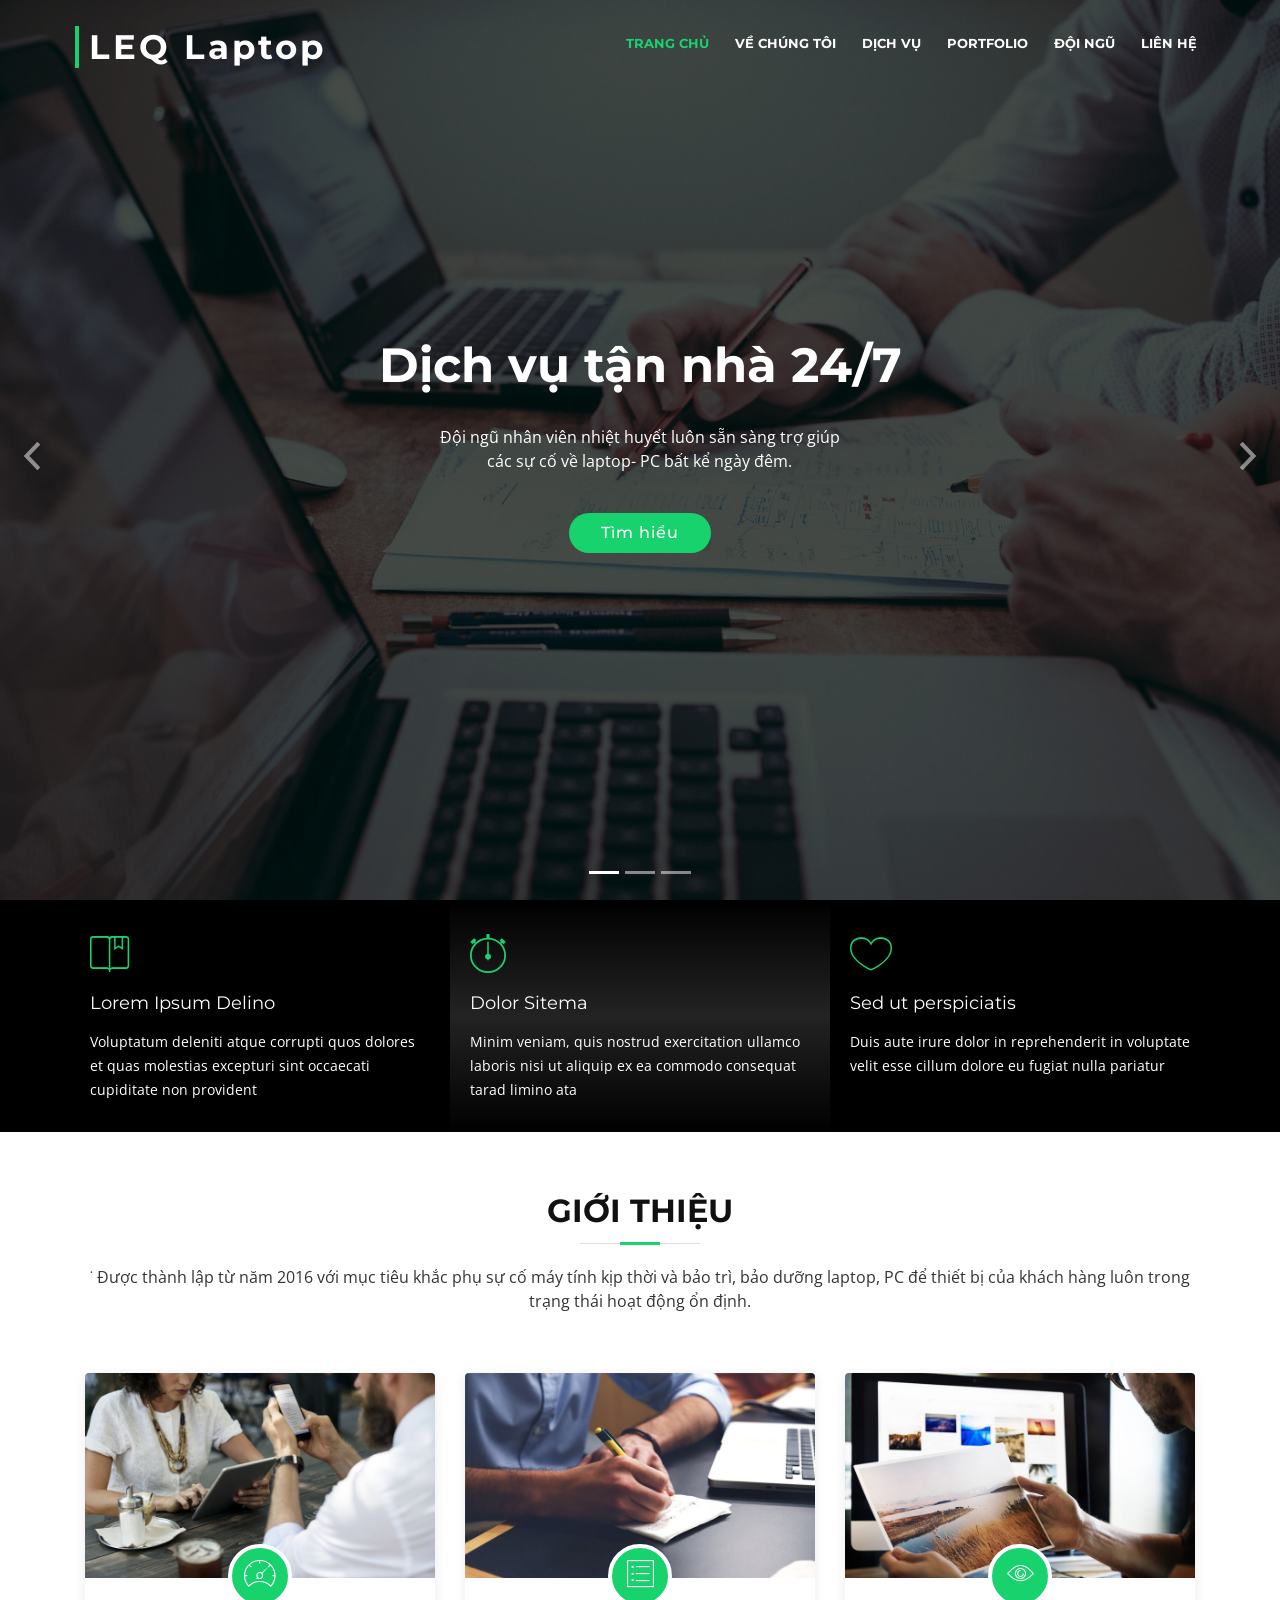
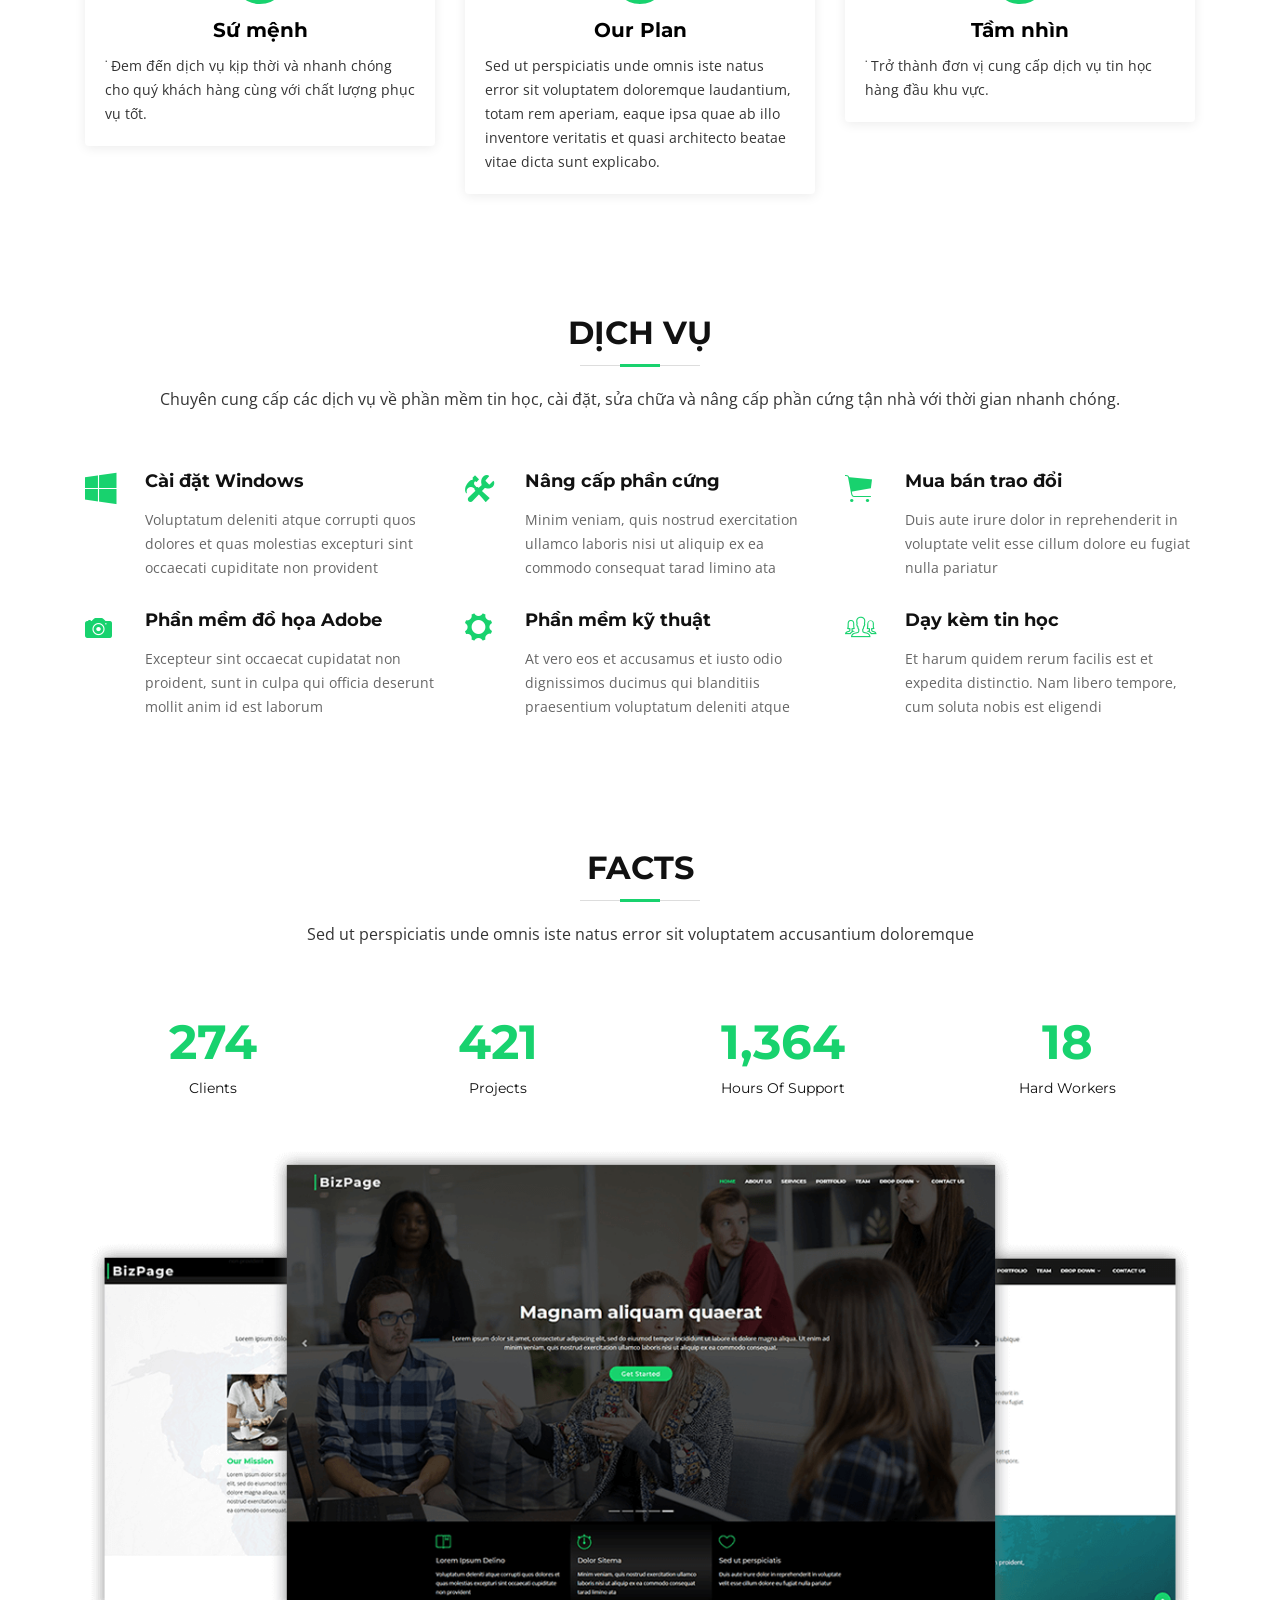
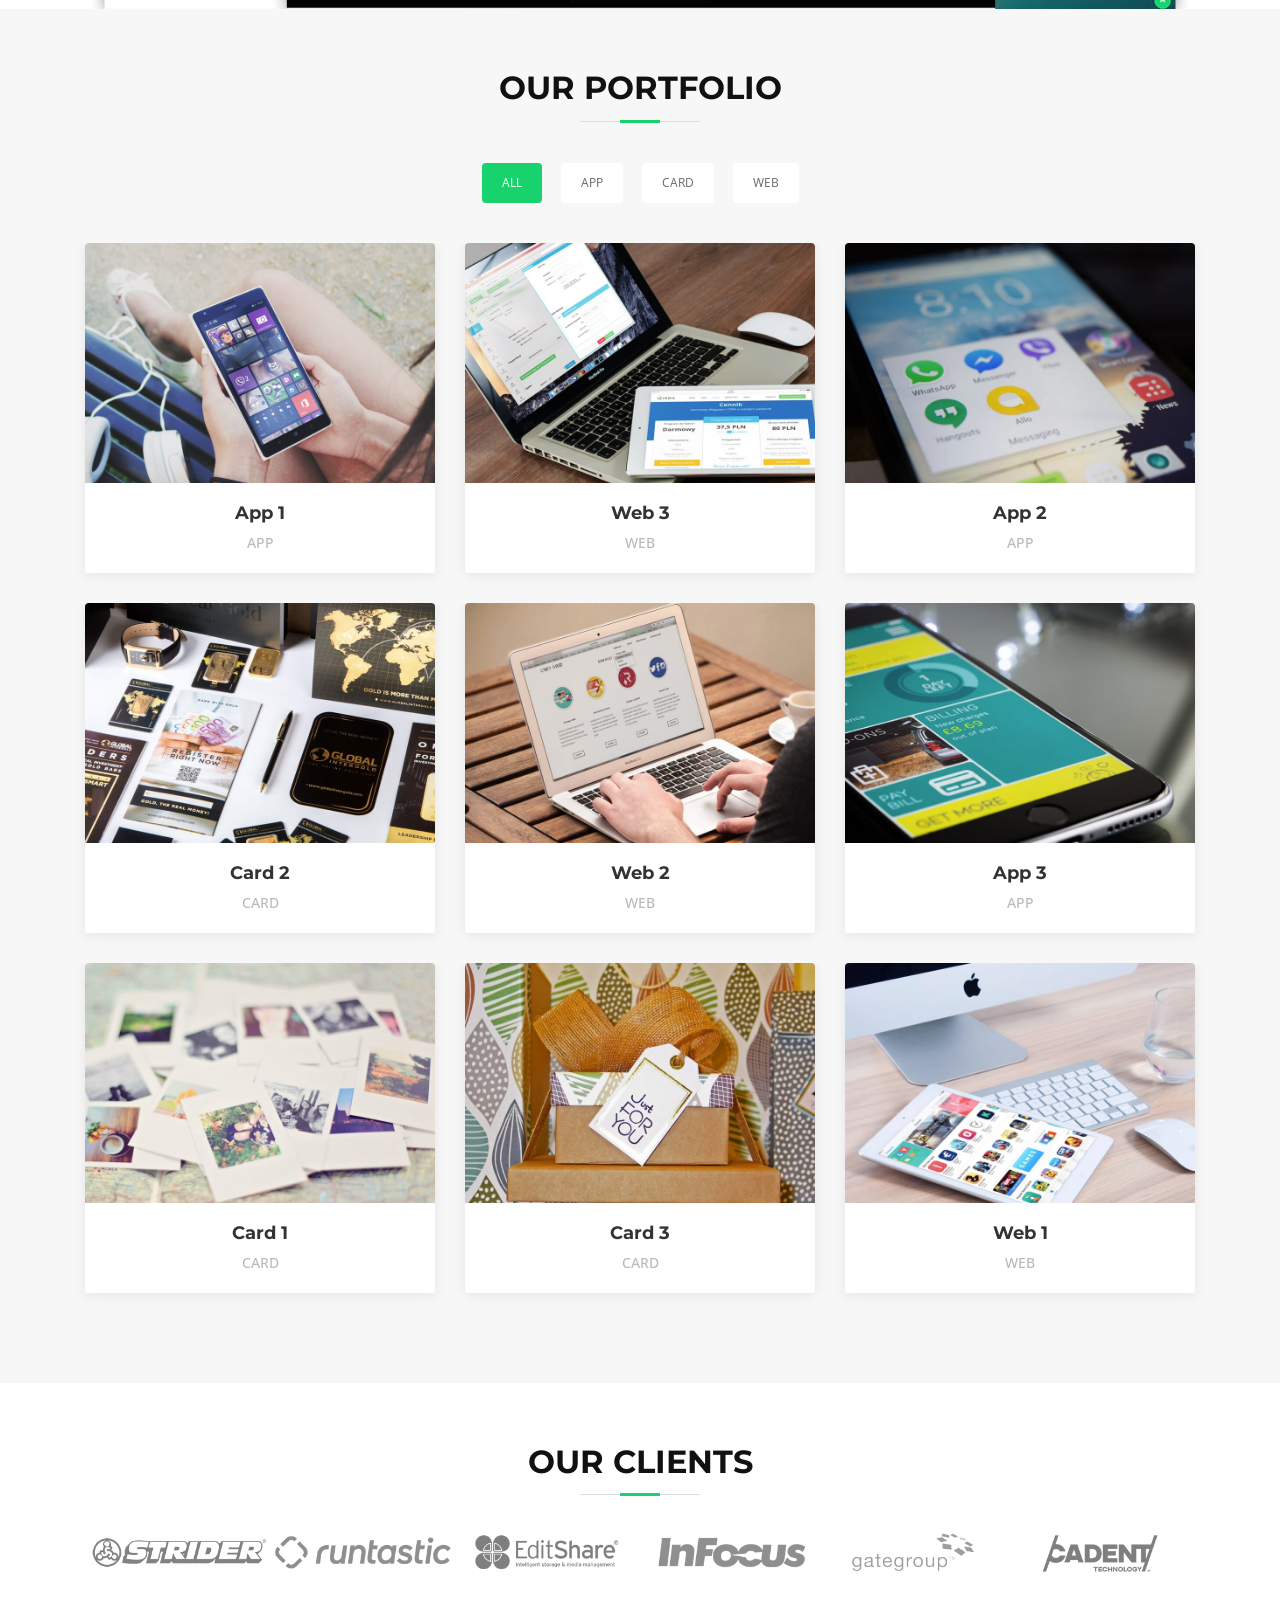
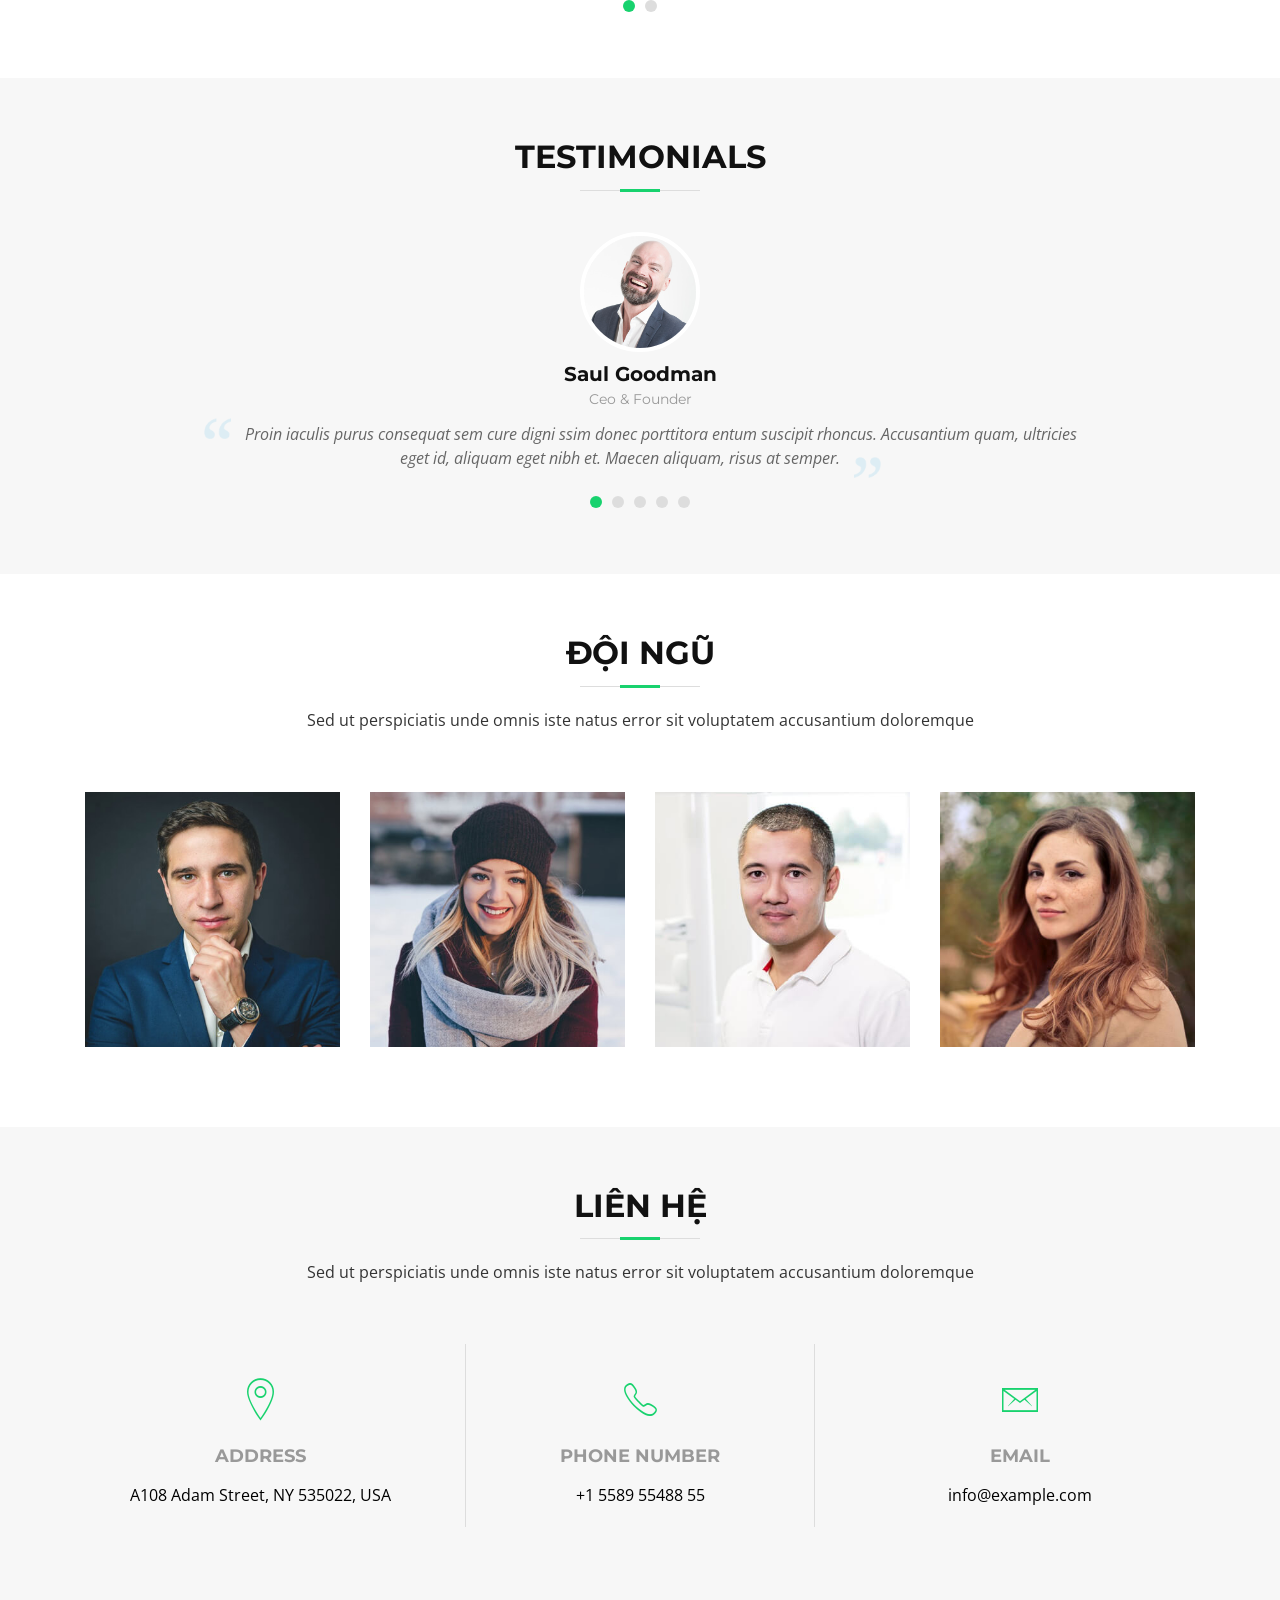
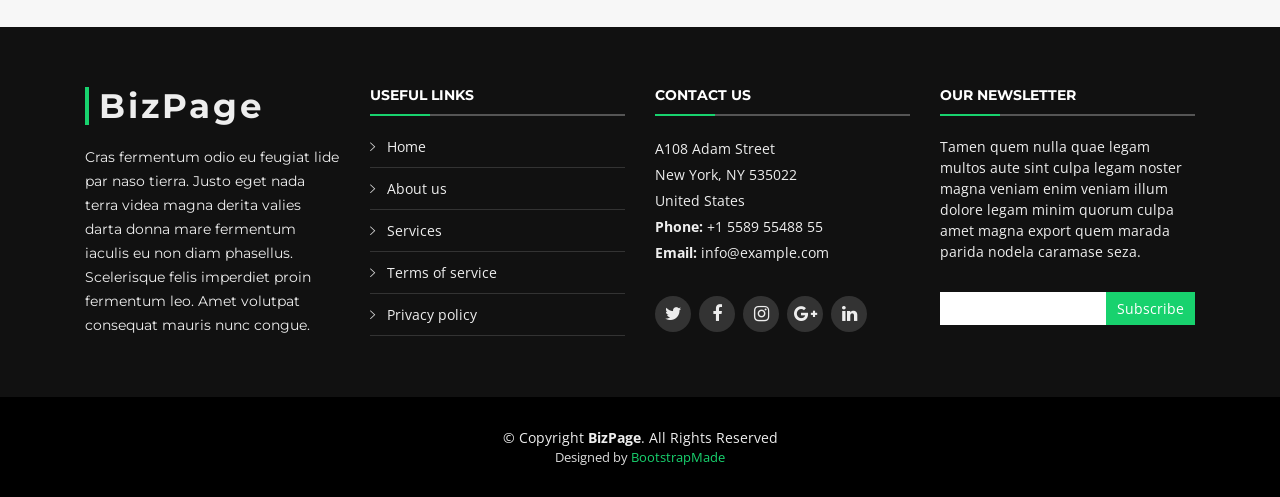
==== commit 8aafb6ab: "Revert "s" This reverts commit 893bf614617fe0ac84b8d04b61c2fbdc2d96bb7f." ====
--- a/index.html
+++ b/index.html
@@ -58,14 +58,7 @@
           <li><a href="#services">Dịch vụ</a></li>
           <li><a href="#portfolio">Portfolio</a></li>
           <li><a href="#team">Đội ngũ</a></li>
-          <li class="menu-has-children"><a href="">Drop Down</a>
-            <!-- <ul>
-              <li><a href="#">Drop Down 1</a></li>
-              <li><a href="#">Drop Down 3</a></li>
-              <li><a href="#">Drop Down 4</a></li>
-              <li><a href="#">Drop Down 5</a></li>
-            </ul> -->
-          </li>
+          
           <li><a href="#contact">Liên hệ</a></li>
         </ul>
       </nav><!-- #nav-menu-container -->
@@ -191,8 +184,7 @@
               <h2 class="title"><a href="#">Sứ mệnh</a></h2>
               <p>
                 &dot; Đem đến dịch vụ kịp thời và nhanh chóng cho quý khách hàng cùng với chất lượng phục vụ tốt.
-                <br>
-                &dot; Trở thành đơn vị cung cấp dịch vụ tin học hàng đầu khu vực.
+                
               </p>
             </div>
           </div>
@@ -217,10 +209,9 @@
                 <img src="img/about-vision.jpg" alt="" class="img-fluid">
                 <div class="icon"><i class="ion-ios-eye-outline"></i></div>
               </div>
-              <h2 class="title"><a href="#">Our Vision</a></h2>
+              <h2 class="title"><a href="#">Tầm nhìn</a></h2>
               <p>
-                Nemo enim ipsam voluptatem quia voluptas sit aut odit aut fugit, sed quia magni dolores eos qui ratione
-                voluptatem sequi nesciunt Neque porro quisquam est, qui dolorem ipsum quia dolor sit amet.
+                &dot; Trở thành đơn vị cung cấp dịch vụ tin học hàng đầu khu vực.
               </p>
             </div>
           </div>
@@ -237,47 +228,45 @@
       <div class="container">
 
         <header class="section-header wow fadeInUp">
-          <h3>Services</h3>
-          <p>Laudem latine persequeris id sed, ex fabulas delectus quo. No vel partiendo abhorreant vituperatoribus, ad
-            pro quaestio laboramus. Ei ubique vivendum pro. At ius nisl accusam lorenta zanos paradigno tridexa
-            panatarel.</p>
+          <h3>Dịch vụ</h3>
+          <p>Chuyên cung cấp các dịch vụ về phần mềm tin học, cài đặt, sửa chữa và nâng cấp phần cứng tận nhà với thời gian nhanh chóng.</p>
         </header>
 
         <div class="row">
 
           <div class="col-lg-4 col-md-6 box wow bounceInUp" data-wow-duration="1.4s">
-            <div class="icon"><i class="ion-ios-analytics-outline"></i></div>
-            <h4 class="title"><a href="">Lorem Ipsum</a></h4>
+            <div class="icon"><i class="ion-social-windows"></i></div>
+            <h4 class="title"><a href="">Cài đặt Windows</a></h4>
             <p class="description">Voluptatum deleniti atque corrupti quos dolores et quas molestias excepturi sint
               occaecati cupiditate non provident</p>
           </div>
           <div class="col-lg-4 col-md-6 box wow bounceInUp" data-wow-duration="1.4s">
-            <div class="icon"><i class="ion-ios-bookmarks-outline"></i></div>
-            <h4 class="title"><a href="">Dolor Sitema</a></h4>
+            <div class="icon"><i class="ion-settings"></i></div>
+            <h4 class="title"><a href="">Nâng cấp phần cứng</a></h4>
             <p class="description">Minim veniam, quis nostrud exercitation ullamco laboris nisi ut aliquip ex ea commodo
               consequat tarad limino ata</p>
           </div>
           <div class="col-lg-4 col-md-6 box wow bounceInUp" data-wow-duration="1.4s">
-            <div class="icon"><i class="ion-ios-paper-outline"></i></div>
-            <h4 class="title"><a href="">Sed ut perspiciatis</a></h4>
+            <div class="icon"><i class="ion-ios-cart"></i></div>
+            <h4 class="title"><a href="">Mua bán trao đổi</a></h4>
             <p class="description">Duis aute irure dolor in reprehenderit in voluptate velit esse cillum dolore eu
               fugiat nulla pariatur</p>
           </div>
           <div class="col-lg-4 col-md-6 box wow bounceInUp" data-wow-delay="0.1s" data-wow-duration="1.4s">
-            <div class="icon"><i class="ion-ios-speedometer-outline"></i></div>
-            <h4 class="title"><a href="">Magni Dolores</a></h4>
+            <div class="icon"><i class="ion-ios-camera"></i></div>
+            <h4 class="title"><a href="">Phần mềm đồ họa Adobe</a></h4>
             <p class="description">Excepteur sint occaecat cupidatat non proident, sunt in culpa qui officia deserunt
               mollit anim id est laborum</p>
           </div>
           <div class="col-lg-4 col-md-6 box wow bounceInUp" data-wow-delay="0.1s" data-wow-duration="1.4s">
-            <div class="icon"><i class="ion-ios-barcode-outline"></i></div>
-            <h4 class="title"><a href="">Nemo Enim</a></h4>
+            <div class="icon"><i class="ion-gear-a"></i></div>
+            <h4 class="title"><a href="">Phần mềm kỹ thuật</a></h4>
             <p class="description">At vero eos et accusamus et iusto odio dignissimos ducimus qui blanditiis praesentium
               voluptatum deleniti atque</p>
           </div>
           <div class="col-lg-4 col-md-6 box wow bounceInUp" data-wow-delay="0.1s" data-wow-duration="1.4s">
             <div class="icon"><i class="ion-ios-people-outline"></i></div>
-            <h4 class="title"><a href="">Eiusmod Tempor</a></h4>
+            <h4 class="title"><a href="">Dạy kèm tin học</a></h4>
             <p class="description">Et harum quidem rerum facilis est et expedita distinctio. Nam libero tempore, cum
               soluta nobis est eligendi</p>
           </div>
@@ -286,66 +275,6 @@
 
       </div>
     </section><!-- #services -->
-
-    <!--==========================
-      Call To Action Section
-    ============================-->
-    <section id="call-to-action" class="wow fadeIn">
-      <div class="container text-center">
-        <h3>Call To Action</h3>
-        <p> Duis aute irure dolor in reprehenderit in voluptate velit esse cillum dolore eu fugiat nulla pariatur.
-          Excepteur sint occaecat cupidatat non proident, sunt in culpa qui officia deserunt mollit anim id est laborum.
-        </p>
-        <a class="cta-btn" href="#">Call To Action</a>
-      </div>
-    </section><!-- #call-to-action -->
-
-    <!--==========================
-      Skills Section
-    ============================-->
-    <section id="skills">
-      <div class="container">
-
-        <header class="section-header">
-          <h3>Our Skills</h3>
-          <p>Lorem ipsum dolor sit amet, consectetur adipiscing elit, sed do eiusmod tempor incididunt ut labore et
-            dolore magna aliqua. Ut enim ad minim veniam, quis nostrud exercitation ullamco laboris nisi ut aliquip</p>
-        </header>
-
-        <div class="skills-content">
-
-          <div class="progress">
-            <div class="progress-bar bg-success" role="progressbar" aria-valuenow="100" aria-valuemin="0"
-              aria-valuemax="100">
-              <span class="skill">HTML <i class="val">100%</i></span>
-            </div>
-          </div>
-
-          <div class="progress">
-            <div class="progress-bar bg-info" role="progressbar" aria-valuenow="90" aria-valuemin="0"
-              aria-valuemax="100">
-              <span class="skill">CSS <i class="val">90%</i></span>
-            </div>
-          </div>
-
-          <div class="progress">
-            <div class="progress-bar bg-warning" role="progressbar" aria-valuenow="75" aria-valuemin="0"
-              aria-valuemax="100">
-              <span class="skill">JavaScript <i class="val">75%</i></span>
-            </div>
-          </div>
-
-          <div class="progress">
-            <div class="progress-bar bg-danger" role="progressbar" aria-valuenow="55" aria-valuemin="0"
-              aria-valuemax="100">
-              <span class="skill">Photoshop <i class="val">55%</i></span>
-            </div>
-          </div>
-
-        </div>
-
-      </div>
-    </section>
 
     <!--==========================
       Facts Section
@@ -668,7 +597,7 @@
     <section id="team">
       <div class="container">
         <div class="section-header wow fadeInUp">
-          <h3>Team</h3>
+          <h3>Đội ngũ</h3>
           <p>Sed ut perspiciatis unde omnis iste natus error sit voluptatem accusantium doloremque</p>
         </div>
 
@@ -758,7 +687,7 @@
       <div class="container">
 
         <div class="section-header">
-          <h3>Contact Us</h3>
+          <h3>Liên hệ</h3>
           <p>Sed ut perspiciatis unde omnis iste natus error sit voluptatem accusantium doloremque</p>
         </div>
 
@@ -790,35 +719,7 @@
 
         </div>
 
-        <div class="form">
-          <div id="sendmessage">Your message has been sent. Thank you!</div>
-          <div id="errormessage"></div>
-          <form action="" method="post" role="form" class="contactForm">
-            <div class="form-row">
-              <div class="form-group col-md-6">
-                <input type="text" name="name" class="form-control" id="name" placeholder="Your Name"
-                  data-rule="minlen:4" data-msg="Please enter at least 4 chars" />
-                <div class="validation"></div>
-              </div>
-              <div class="form-group col-md-6">
-                <input type="email" class="form-control" name="email" id="email" placeholder="Your Email"
-                  data-rule="email" data-msg="Please enter a valid email" />
-                <div class="validation"></div>
-              </div>
-            </div>
-            <div class="form-group">
-              <input type="text" class="form-control" name="subject" id="subject" placeholder="Subject"
-                data-rule="minlen:4" data-msg="Please enter at least 8 chars of subject" />
-              <div class="validation"></div>
-            </div>
-            <div class="form-group">
-              <textarea class="form-control" name="message" rows="5" data-rule="required"
-                data-msg="Please write something for us" placeholder="Message"></textarea>
-              <div class="validation"></div>
-            </div>
-            <div class="text-center"><button type="submit">Send Message</button></div>
-          </form>
-        </div>
+       
 
       </div>
     </section><!-- #contact -->
--- a/css/style.css
+++ b/css/style.css
@@ -16,14 +16,14 @@
 }
 
 a {
-  color: #a3001b !important;
+  color: #18d26e;
   transition: 0.5s;
 }
 
 a:hover,
 a:active,
 a:focus {
-  color: #a3001b !important;
+  color: #18d36e;
   outline: none;
   text-decoration: none;
 }
@@ -50,7 +50,7 @@
 .back-to-top {
   position: fixed;
   display: none;
-  background: #a3001b !important;
+  background: #18d26e;
   color: #fff;
   width: 44px;
   height: 44px;
@@ -88,7 +88,7 @@
   top: calc(50% - 30px);
   left: calc(50% - 30px);
   border: 6px solid #f2f2f2;
-  border-top: 6px solid #a3001b !important;
+  border-top: 6px solid #18d26e;
   border-radius: 50%;
   width: 60px;
   height: 60px;
@@ -160,7 +160,7 @@
 #header #logo h1 a:hover {
   color: #fff;
   padding-left: 10px;
-  border-left: 4px solid #a3001b !important;
+  border-left: 4px solid #18d26e;
 }
 
 #header #logo img {
@@ -297,12 +297,12 @@
   transition: 0.5s;
   margin: 10px;
   color: #fff;
-  background: #a3001b !important;
+  background: #18d26e;
 }
 
 #intro .btn-get-started:hover {
   background: #fff;
-  color: #a3001b !important;
+  color: #18d26e;
 }
 
 /*--------------------------------------------------------------
@@ -391,7 +391,7 @@
 
 .nav-menu li:hover > a,
 .nav-menu > .menu-active > a {
-  color: #a3001b !important;
+  color: #18d26e;
 }
 
 .nav-menu > li {
@@ -419,7 +419,7 @@
 }
 
 .nav-menu ul li:hover > a {
-  color: #a3001b !important;
+  color: #18d26e;
 }
 
 .nav-menu ul ul {
@@ -488,7 +488,7 @@
 }
 
 #mobile-nav ul li a:hover {
-  color: #a3001b !important;
+  color: #18d26e;
 }
 
 #mobile-nav ul li li {
@@ -496,7 +496,7 @@
 }
 
 #mobile-nav ul li.menu-active a {
-  color: #a3001b !important;
+  color: #18d26e;
 }
 
 #mobile-nav ul .menu-has-children i {
@@ -509,7 +509,7 @@
 }
 
 #mobile-nav ul .menu-has-children i.fa-chevron-up {
-  color: #a3001b !important;
+  color: #18d26e;
 }
 
 #mobile-nav ul .menu-has-children li a {
@@ -517,7 +517,7 @@
 }
 
 #mobile-nav ul .menu-item-active {
-  color: #a3001b !important;
+  color: #18d26e;
 }
 
 #mobile-body-overly {
@@ -579,7 +579,7 @@
   display: block;
   width: 40px;
   height: 3px;
-  background: #a3001b !important;
+  background: #18d26e;
   bottom: 0;
   left: calc(50% - 20px);
 }
@@ -613,7 +613,7 @@
 }
 
 #featured-services i {
-  color: #a3001b !important;
+  color: #18d26e;
   font-size: 48px;
   display: inline-block;
   line-height: 1;
@@ -630,7 +630,7 @@
 }
 
 #featured-services h4 a:hover {
-  color: #a3001b !important;
+  color: #18d26e;
 }
 
 #featured-services p {
@@ -687,7 +687,7 @@
   padding-top: 8px;
   text-align: center;
   position: absolute;
-  background-color: #a3001b !important;
+  background-color: #18d26e;
   border-radius: 50%;
   text-align: center;
   border: 4px solid #fff;
@@ -708,7 +708,7 @@
 }
 
 #about .about-col:hover i {
-  color: #a3001b !important;
+  color: #18d26e;
 }
 
 #about .about-col h2 {
@@ -725,7 +725,7 @@
 }
 
 #about .about-col h2 a:hover {
-  color: #a3001b !important;
+  color: #18d26e;
 }
 
 #about .about-col p {
@@ -754,7 +754,7 @@
 }
 
 #services .icon i {
-  color: #a3001b !important;
+  color: #18d26e;
   font-size: 36px;
   line-height: 1;
   transition: 0.5s;
@@ -772,7 +772,7 @@
 }
 
 #services .box:hover .title a {
-  color: #a3001b !important;
+  color: #18d26e;
 }
 
 #services .description {
@@ -817,8 +817,8 @@
 }
 
 #call-to-action .cta-btn:hover {
-  background: #a3001b !important;
-  border: 2px solid #a3001b !important;
+  background: #18d26e;
+  border: 2px solid #18d26e;
 }
 
 /* Call To Action Section
@@ -884,7 +884,7 @@
   font-weight: bold;
   font-size: 48px;
   display: block;
-  color: #a3001b !important;
+  color: #18d26e;
 }
 
 #facts .counters p {
@@ -931,7 +931,7 @@
 
 #portfolio #portfolio-flters li:hover,
 #portfolio #portfolio-flters li.filter-active {
-  background: #a3001b !important;
+  background: #18d26e;
   color: #fff;
 }
 
@@ -991,7 +991,7 @@
 
 #portfolio .portfolio-item figure .link-preview:hover,
 #portfolio .portfolio-item figure .link-details:hover {
-  background: #a3001b !important;
+  background: #18d26e;
 }
 
 #portfolio .portfolio-item figure .link-preview:hover i,
@@ -1040,7 +1040,7 @@
 }
 
 #portfolio .portfolio-item .portfolio-info h4 a:hover {
-  color: #a3001b !important;
+  color: #18d26e;
 }
 
 #portfolio .portfolio-item .portfolio-info p {
@@ -1086,7 +1086,7 @@
 }
 
 #clients .owl-dot.active {
-  background-color: #a3001b !important;
+  background-color: #18d26e;
 }
 
 /* Testimonials Section
@@ -1160,7 +1160,7 @@
 }
 
 #testimonials .owl-dot.active {
-  background-color: #a3001b !important;
+  background-color: #18d26e;
 }
 
 /* Team Section
@@ -1240,7 +1240,7 @@
 }
 
 #team .member .social a:hover {
-  color: #a3001b !important;
+  color: #18d26e;
 }
 
 #team .member .social i {
@@ -1264,7 +1264,7 @@
   font-size: 48px;
   display: inline-block;
   margin-bottom: 10px;
-  color: #a3001b !important;
+  color: #18d26e;
 }
 
 #contact .contact-info address,
@@ -1286,7 +1286,7 @@
 }
 
 #contact .contact-info a:hover {
-  color: #a3001b !important;
+  color: #18d26e;
 }
 
 #contact .contact-address,
@@ -1296,8 +1296,8 @@
 }
 
 #contact .form #sendmessage {
-  color: #a3001b !important;
-  border: 1px solid #a3001b !important;
+  color: #18d26e;
+  border: 1px solid #18d26e;
   display: none;
   text-align: center;
   padding: 15px;
@@ -1338,7 +1338,7 @@
 }
 
 #contact .form button[type="submit"] {
-  background: #a3001b !important;
+  background: #18d26e;
   border: 0;
   padding: 10px 30px;
   color: #fff;
@@ -1378,7 +1378,7 @@
   font-family: "Montserrat", sans-serif;
   font-weight: 700;
   letter-spacing: 3px;
-  border-left: 4px solid #a3001b !important;
+  border-left: 4px solid #18d26e;
 }
 
 #footer .footer-top .footer-info p {
@@ -1405,7 +1405,7 @@
 }
 
 #footer .footer-top .social-links a:hover {
-  background: #a3001b !important;
+  background: #18d26e;
   color: #fff;
 }
 
@@ -1433,7 +1433,7 @@
 }
 
 #footer .footer-top h4::after {
-  background: #a3001b !important;
+  background: #18d26e;
   width: 60px;
 }
 
@@ -1466,7 +1466,7 @@
 }
 
 #footer .footer-top .footer-links ul a:hover {
-  color: #a3001b !important;
+  color: #18d26e;
 }
 
 #footer .footer-top .footer-contact {
@@ -1488,7 +1488,7 @@
 }
 
 #footer .footer-top .footer-newsletter input[type="submit"] {
-  background: #a3001b !important;
+  background: #18d26e;
   border: 0;
   width: 35%;
   padding: 6px 0;
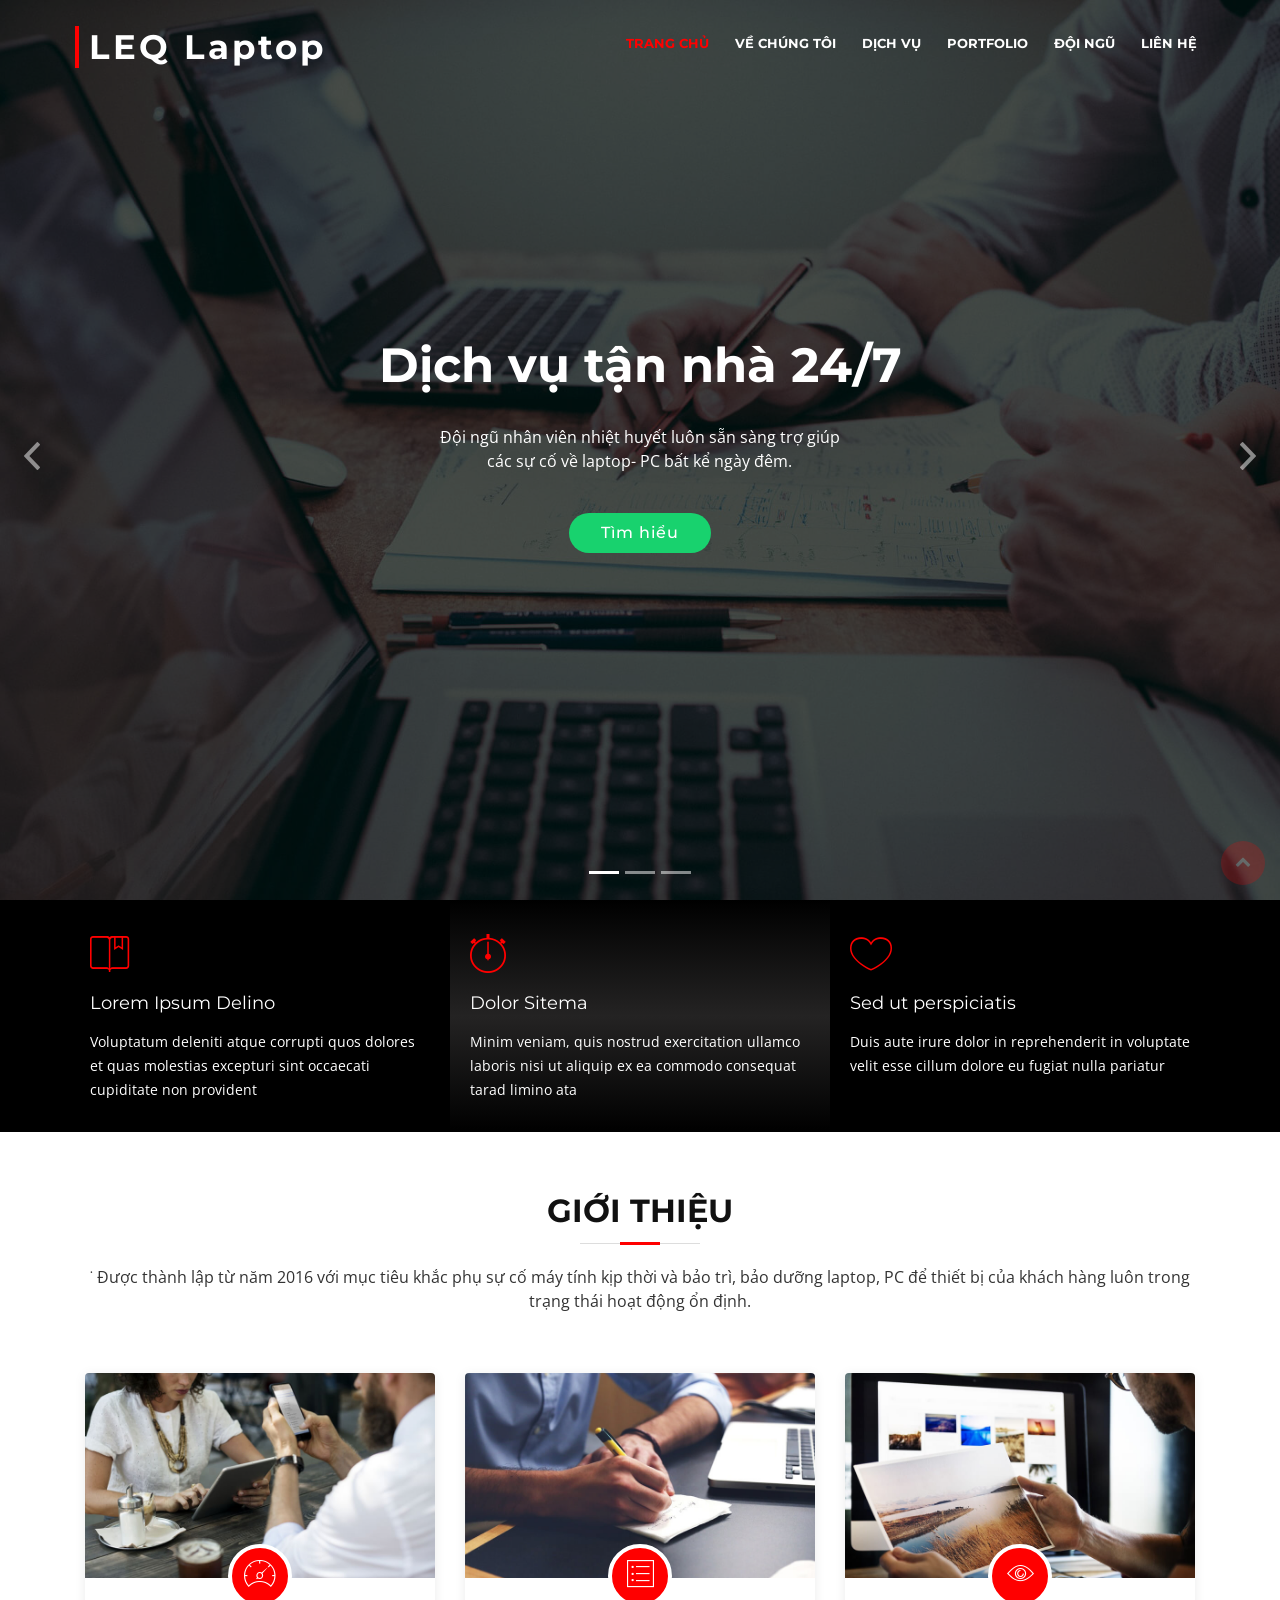
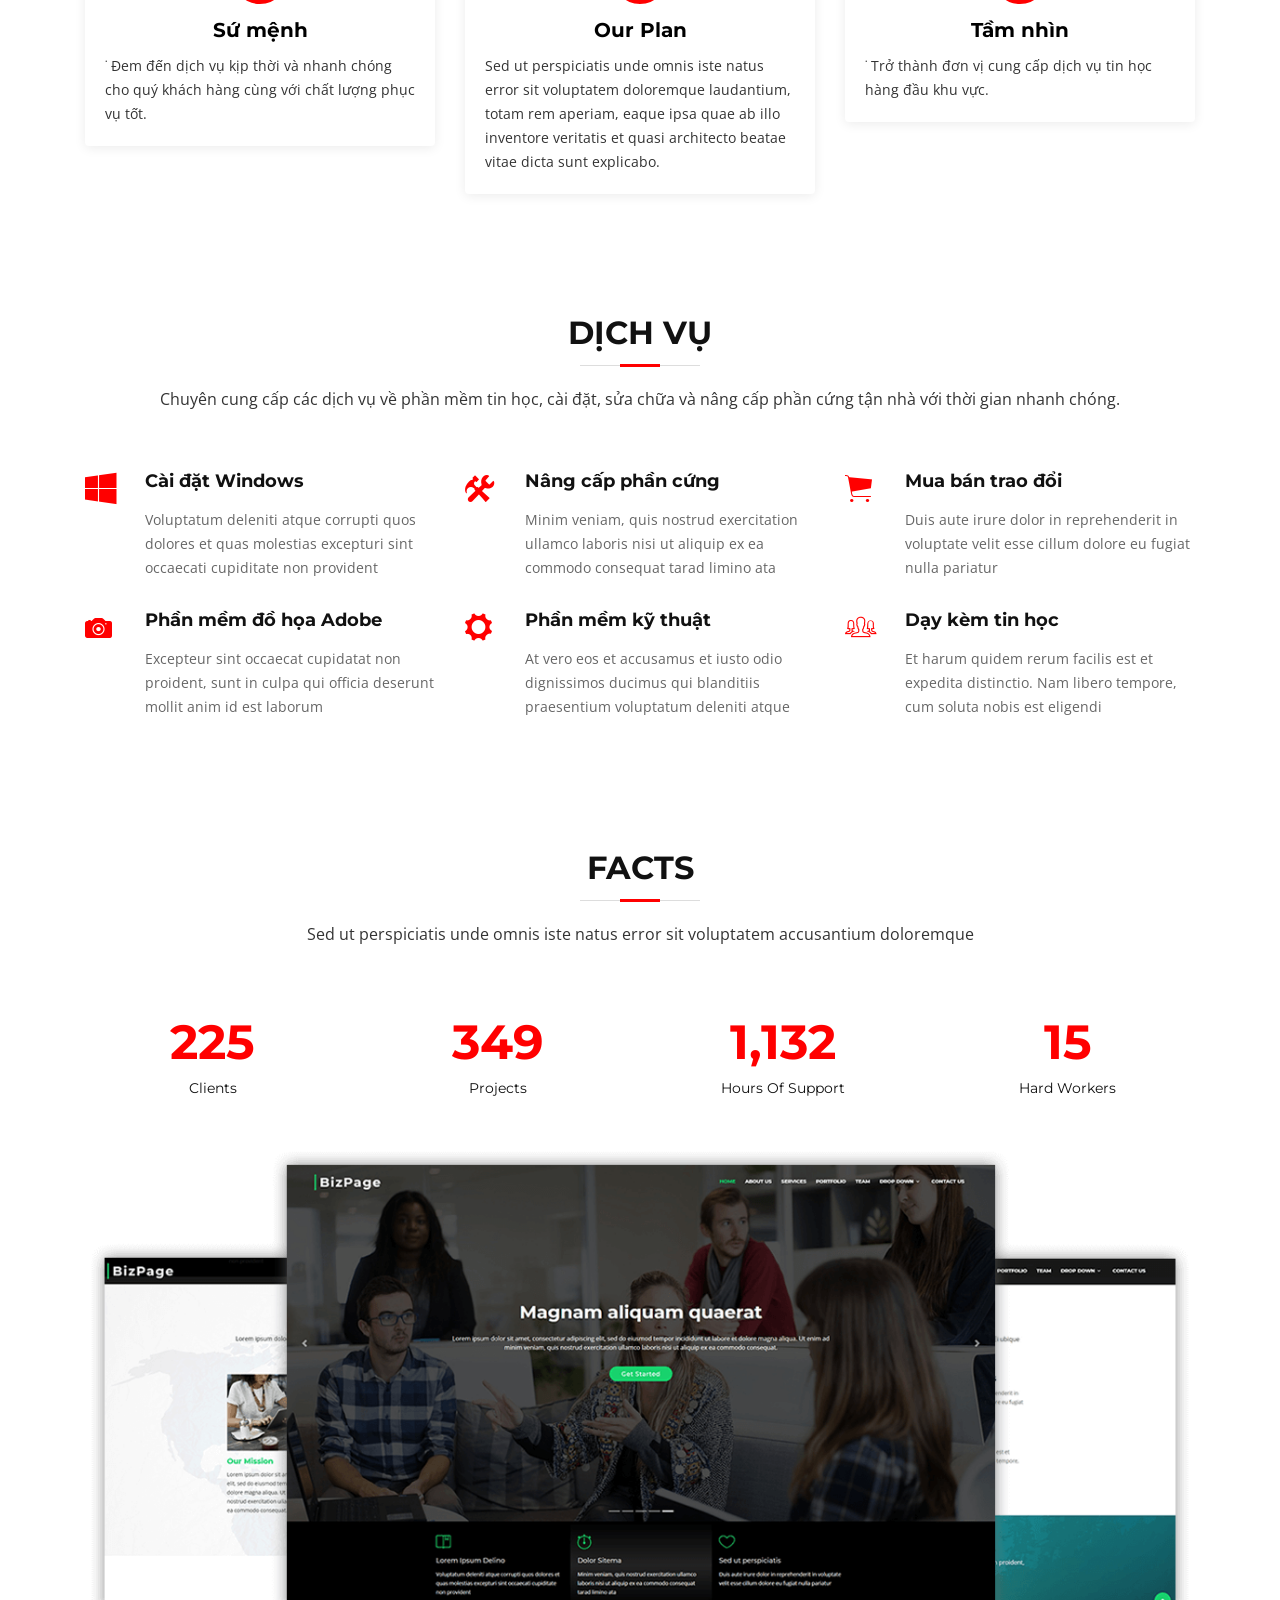
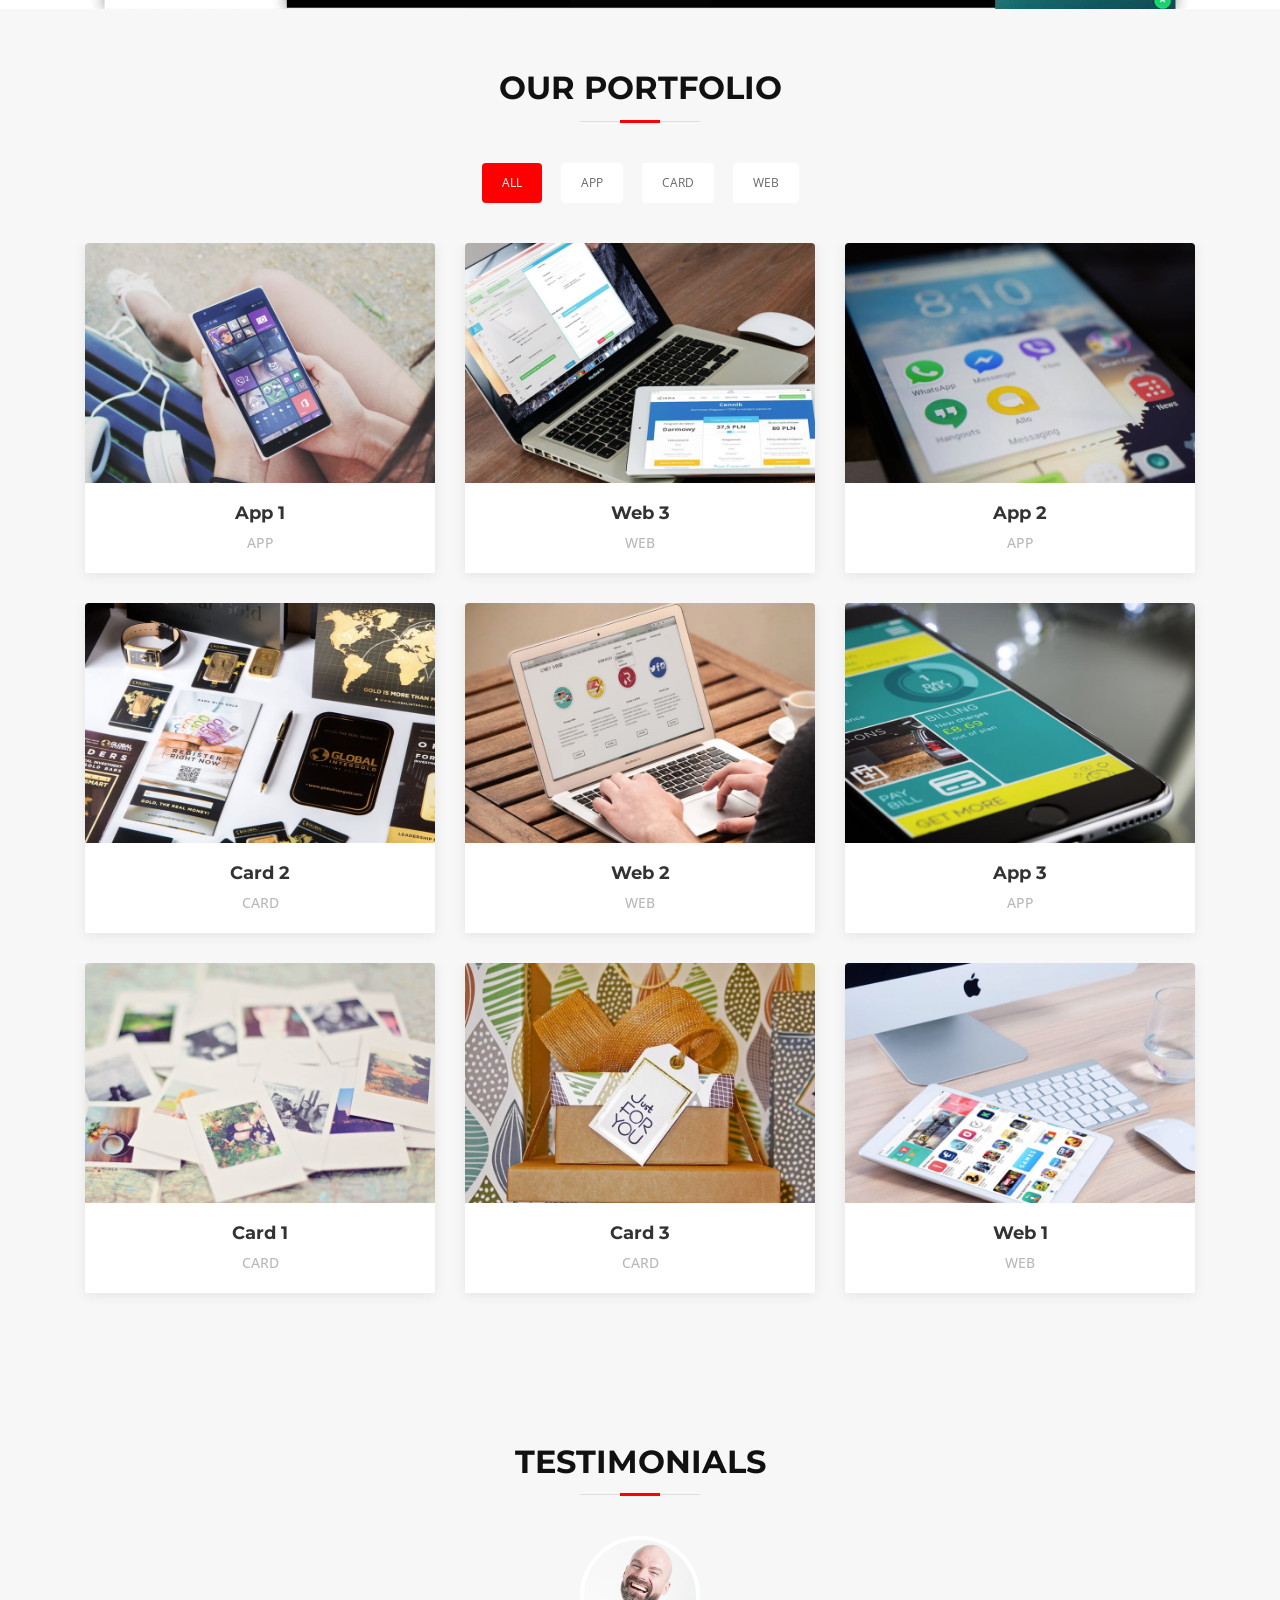
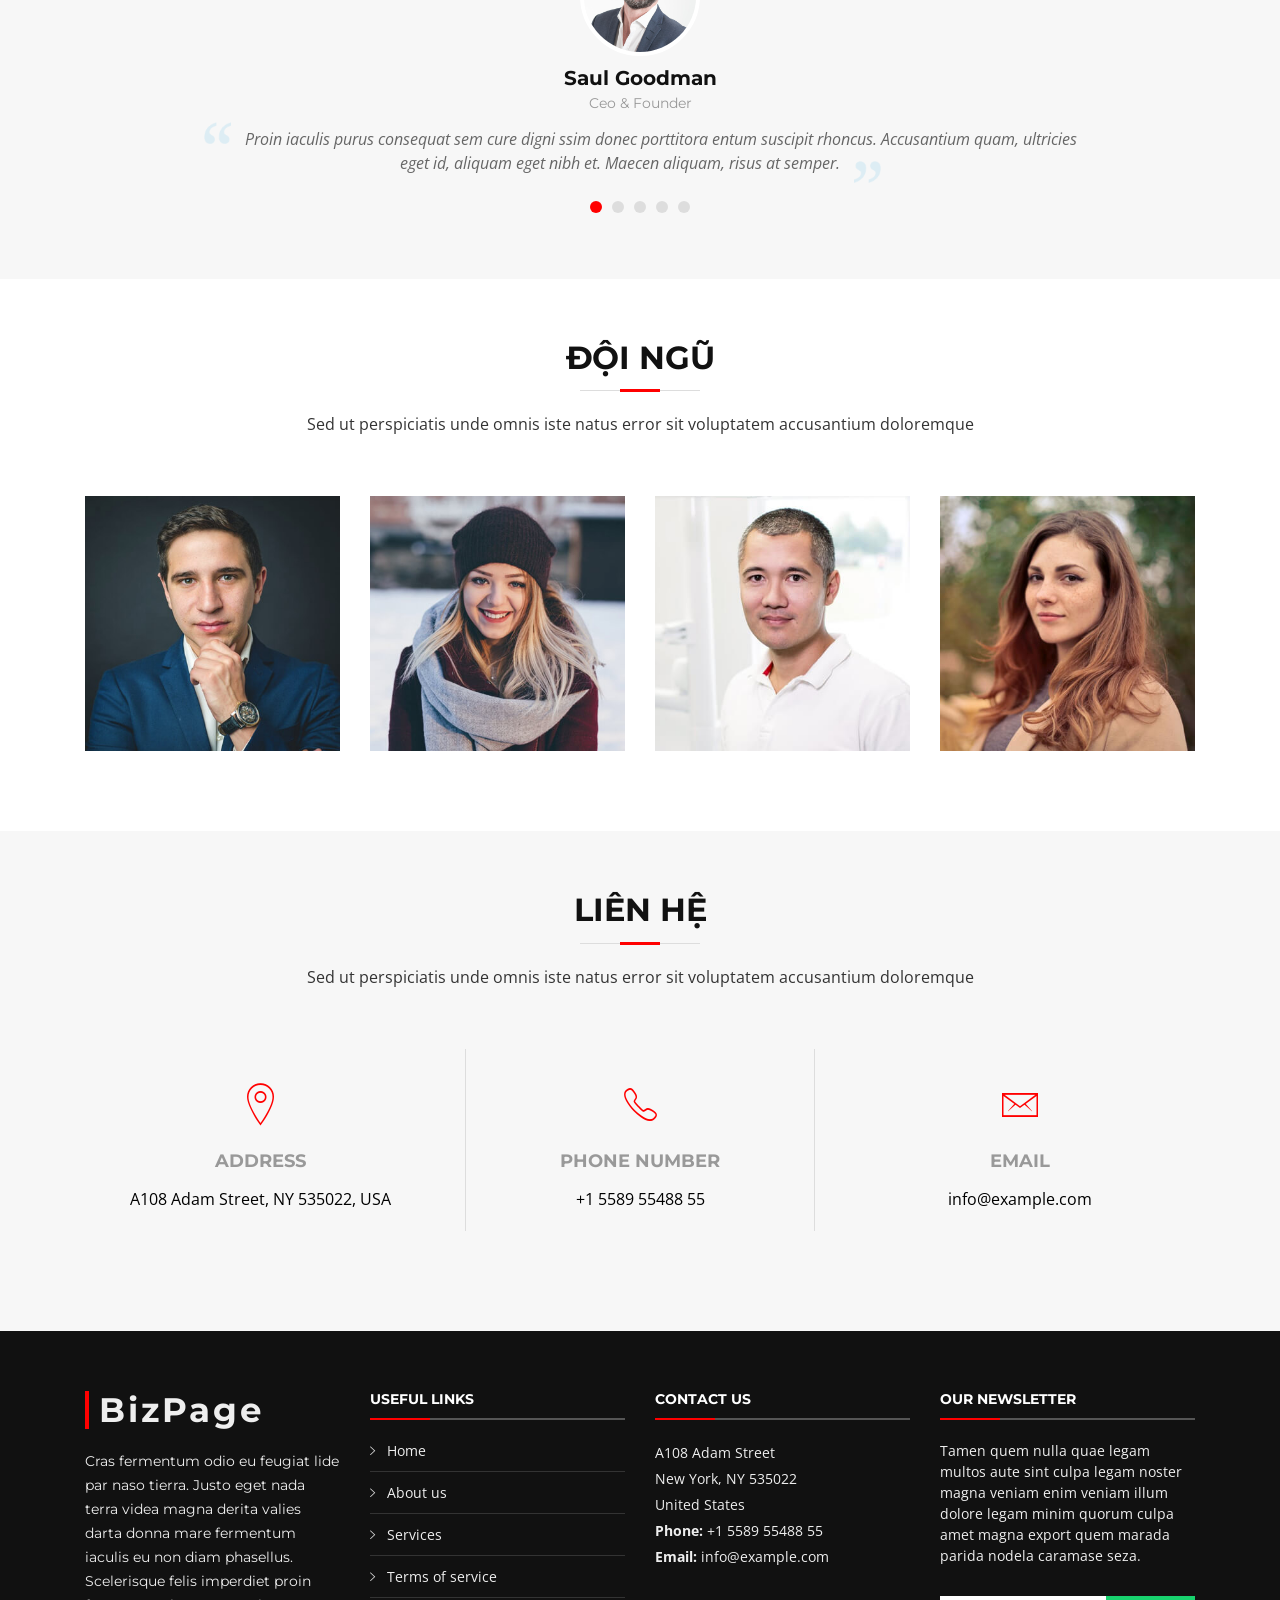
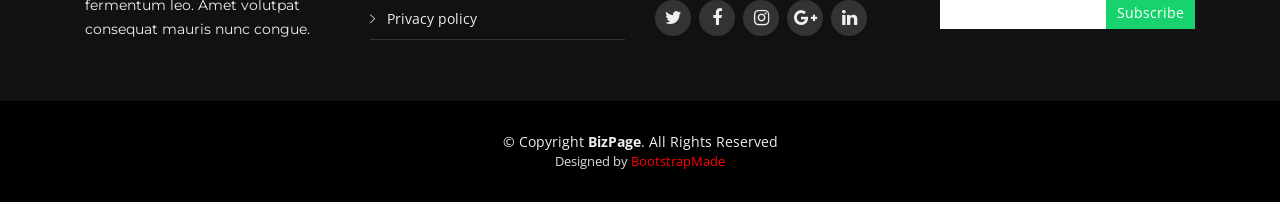
==== commit ef26acea: "Almost" ====
--- a/index.html
+++ b/index.html
@@ -490,29 +490,7 @@
       </div>
     </section><!-- #portfolio -->
 
-    <!--==========================
-      Clients Section
-    ============================-->
-    <section id="clients" class="wow fadeInUp">
-      <div class="container">
-
-        <header class="section-header">
-          <h3>Our Clients</h3>
-        </header>
-
-        <div class="owl-carousel clients-carousel">
-          <img src="img/clients/client-1.png" alt="">
-          <img src="img/clients/client-2.png" alt="">
-          <img src="img/clients/client-3.png" alt="">
-          <img src="img/clients/client-4.png" alt="">
-          <img src="img/clients/client-5.png" alt="">
-          <img src="img/clients/client-6.png" alt="">
-          <img src="img/clients/client-7.png" alt="">
-          <img src="img/clients/client-8.png" alt="">
-        </div>
-
-      </div>
-    </section><!-- #clients -->
+   
 
     <!--==========================
       Clients Section
--- a/css/style.css
+++ b/css/style.css
@@ -16,14 +16,14 @@
 }
 
 a {
-  color: #18d26e;
+  color: #ff0000;
   transition: 0.5s;
 }
 
 a:hover,
 a:active,
 a:focus {
-  color: #18d36e;
+  color: #ff0000;
   outline: none;
   text-decoration: none;
 }
@@ -50,7 +50,7 @@
 .back-to-top {
   position: fixed;
   display: none;
-  background: #18d26e;
+  background: #ff0000;
   color: #fff;
   width: 44px;
   height: 44px;
@@ -62,6 +62,7 @@
   bottom: 15px;
   transition: background 0.5s;
   z-index: 11;
+
 }
 
 .back-to-top i {
@@ -88,7 +89,7 @@
   top: calc(50% - 30px);
   left: calc(50% - 30px);
   border: 6px solid #f2f2f2;
-  border-top: 6px solid #18d26e;
+  border-top: 6px solid #ff0000;
   border-radius: 50%;
   width: 60px;
   height: 60px;
@@ -160,7 +161,7 @@
 #header #logo h1 a:hover {
   color: #fff;
   padding-left: 10px;
-  border-left: 4px solid #18d26e;
+  border-left: 4px solid #ff0000;
 }
 
 #header #logo img {
@@ -391,7 +392,7 @@
 
 .nav-menu li:hover > a,
 .nav-menu > .menu-active > a {
-  color: #18d26e;
+  color: #ff0000;
 }
 
 .nav-menu > li {
@@ -419,7 +420,7 @@
 }
 
 .nav-menu ul li:hover > a {
-  color: #18d26e;
+  color: #ff0000;
 }
 
 .nav-menu ul ul {
@@ -488,7 +489,7 @@
 }
 
 #mobile-nav ul li a:hover {
-  color: #18d26e;
+  color: #ff0000;
 }
 
 #mobile-nav ul li li {
@@ -496,7 +497,7 @@
 }
 
 #mobile-nav ul li.menu-active a {
-  color: #18d26e;
+  color: #ff0000;
 }
 
 #mobile-nav ul .menu-has-children i {
@@ -509,7 +510,7 @@
 }
 
 #mobile-nav ul .menu-has-children i.fa-chevron-up {
-  color: #18d26e;
+  color: #ff0000;
 }
 
 #mobile-nav ul .menu-has-children li a {
@@ -579,7 +580,7 @@
   display: block;
   width: 40px;
   height: 3px;
-  background: #18d26e;
+  background: #ff0000;
   bottom: 0;
   left: calc(50% - 20px);
 }
@@ -613,7 +614,7 @@
 }
 
 #featured-services i {
-  color: #18d26e;
+  color: #ff0000;
   font-size: 48px;
   display: inline-block;
   line-height: 1;
@@ -630,7 +631,7 @@
 }
 
 #featured-services h4 a:hover {
-  color: #18d26e;
+  color: #ff0000;
 }
 
 #featured-services p {
@@ -687,7 +688,7 @@
   padding-top: 8px;
   text-align: center;
   position: absolute;
-  background-color: #18d26e;
+  background-color: #ff0000;
   border-radius: 50%;
   text-align: center;
   border: 4px solid #fff;
@@ -708,7 +709,7 @@
 }
 
 #about .about-col:hover i {
-  color: #18d26e;
+  color: #97863a;
 }
 
 #about .about-col h2 {
@@ -754,7 +755,7 @@
 }
 
 #services .icon i {
-  color: #18d26e;
+  color: #ff0000;
   font-size: 36px;
   line-height: 1;
   transition: 0.5s;
@@ -772,7 +773,7 @@
 }
 
 #services .box:hover .title a {
-  color: #18d26e;
+  color: #a19f26;
 }
 
 #services .description {
@@ -817,7 +818,7 @@
 }
 
 #call-to-action .cta-btn:hover {
-  background: #18d26e;
+  background: #ff0000;
   border: 2px solid #18d26e;
 }
 
@@ -884,7 +885,7 @@
   font-weight: bold;
   font-size: 48px;
   display: block;
-  color: #18d26e;
+  color: #ff0000;
 }
 
 #facts .counters p {
@@ -931,7 +932,7 @@
 
 #portfolio #portfolio-flters li:hover,
 #portfolio #portfolio-flters li.filter-active {
-  background: #18d26e;
+  background: #ff0000;
   color: #fff;
 }
 
@@ -1086,7 +1087,7 @@
 }
 
 #clients .owl-dot.active {
-  background-color: #18d26e;
+  background-color: #ff0000;
 }
 
 /* Testimonials Section
@@ -1160,7 +1161,7 @@
 }
 
 #testimonials .owl-dot.active {
-  background-color: #18d26e;
+  background-color: #ff0000;
 }
 
 /* Team Section
@@ -1240,7 +1241,7 @@
 }
 
 #team .member .social a:hover {
-  color: #18d26e;
+  color: #ff0000;
 }
 
 #team .member .social i {
@@ -1264,7 +1265,8 @@
   font-size: 48px;
   display: inline-block;
   margin-bottom: 10px;
-  color: #18d26e;
+  color: #ff0000;
+  
 }
 
 #contact .contact-info address,
@@ -1378,7 +1380,7 @@
   font-family: "Montserrat", sans-serif;
   font-weight: 700;
   letter-spacing: 3px;
-  border-left: 4px solid #18d26e;
+  border-left: 4px solid #ff0000;
 }
 
 #footer .footer-top .footer-info p {
@@ -1405,7 +1407,7 @@
 }
 
 #footer .footer-top .social-links a:hover {
-  background: #18d26e;
+  background: #ff0000;
   color: #fff;
 }
 
@@ -1433,7 +1435,7 @@
 }
 
 #footer .footer-top h4::after {
-  background: #18d26e;
+  background: #ff0000;
   width: 60px;
 }
 
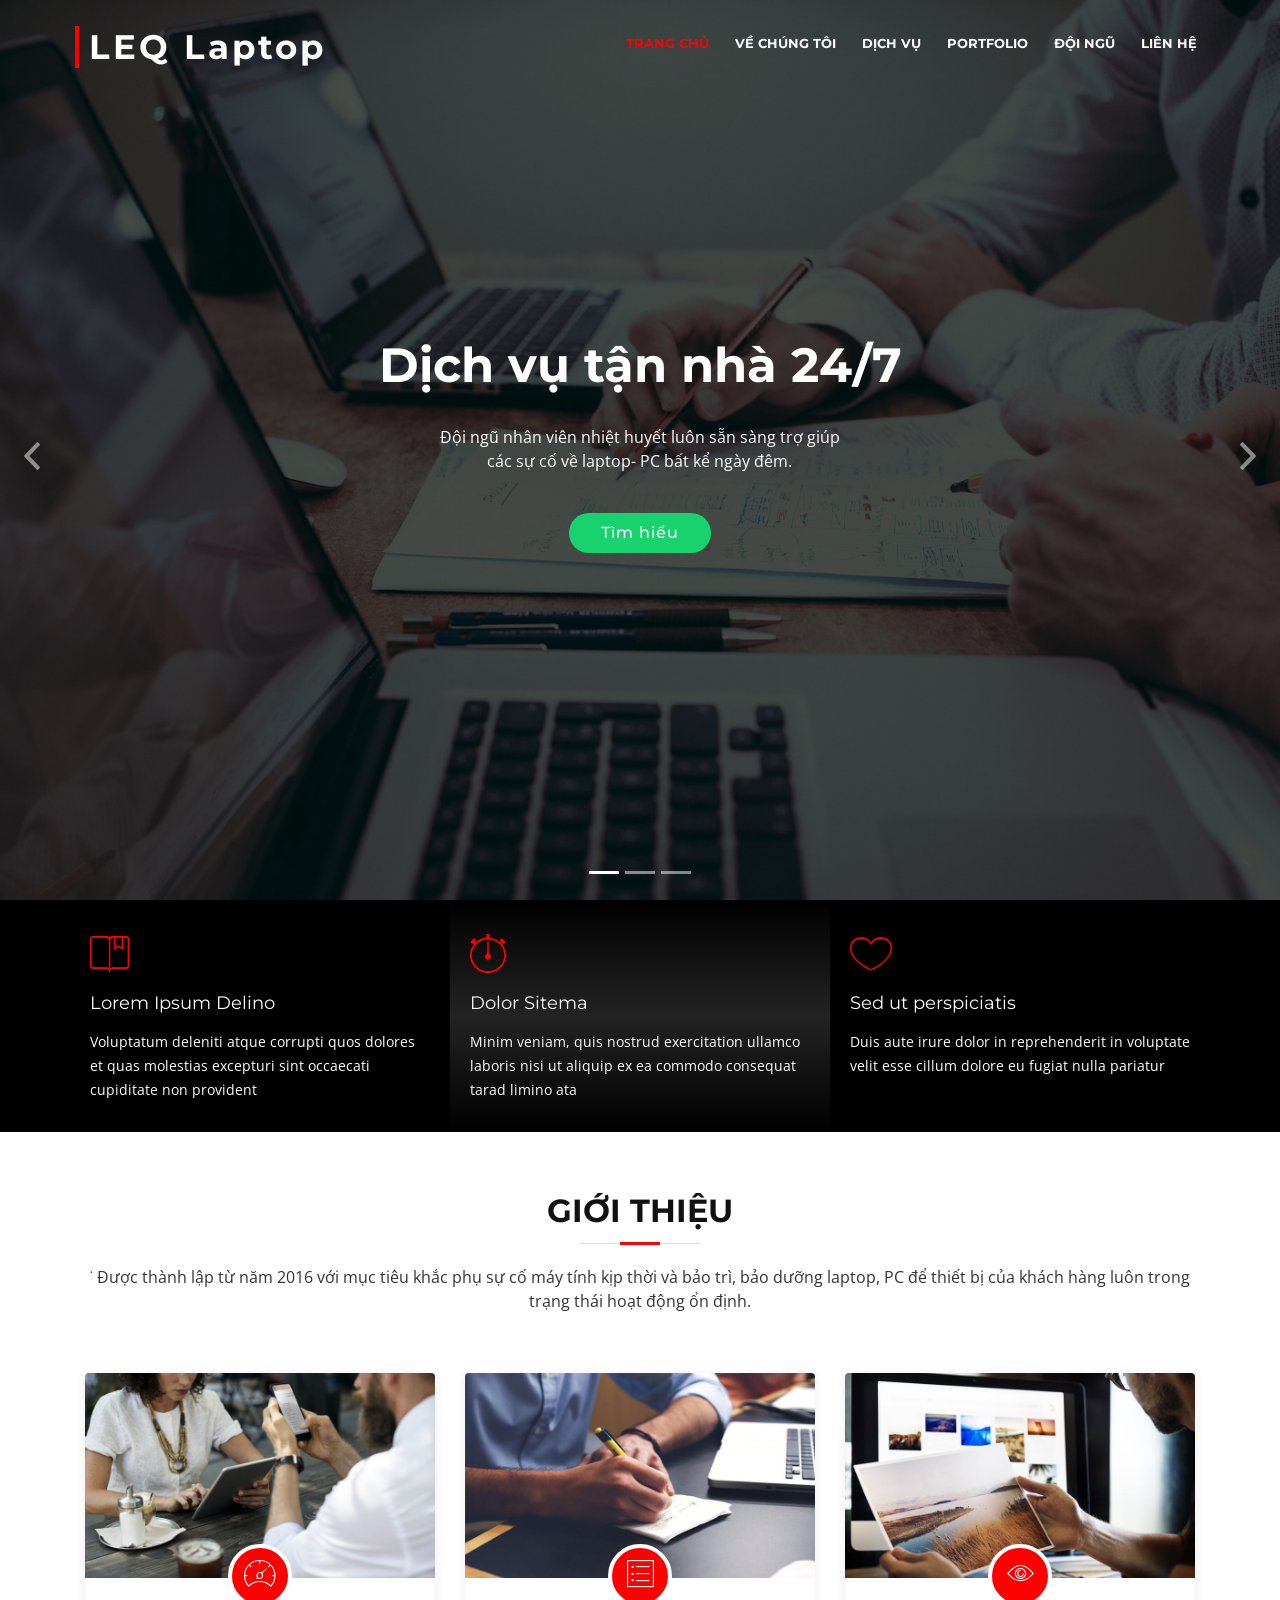
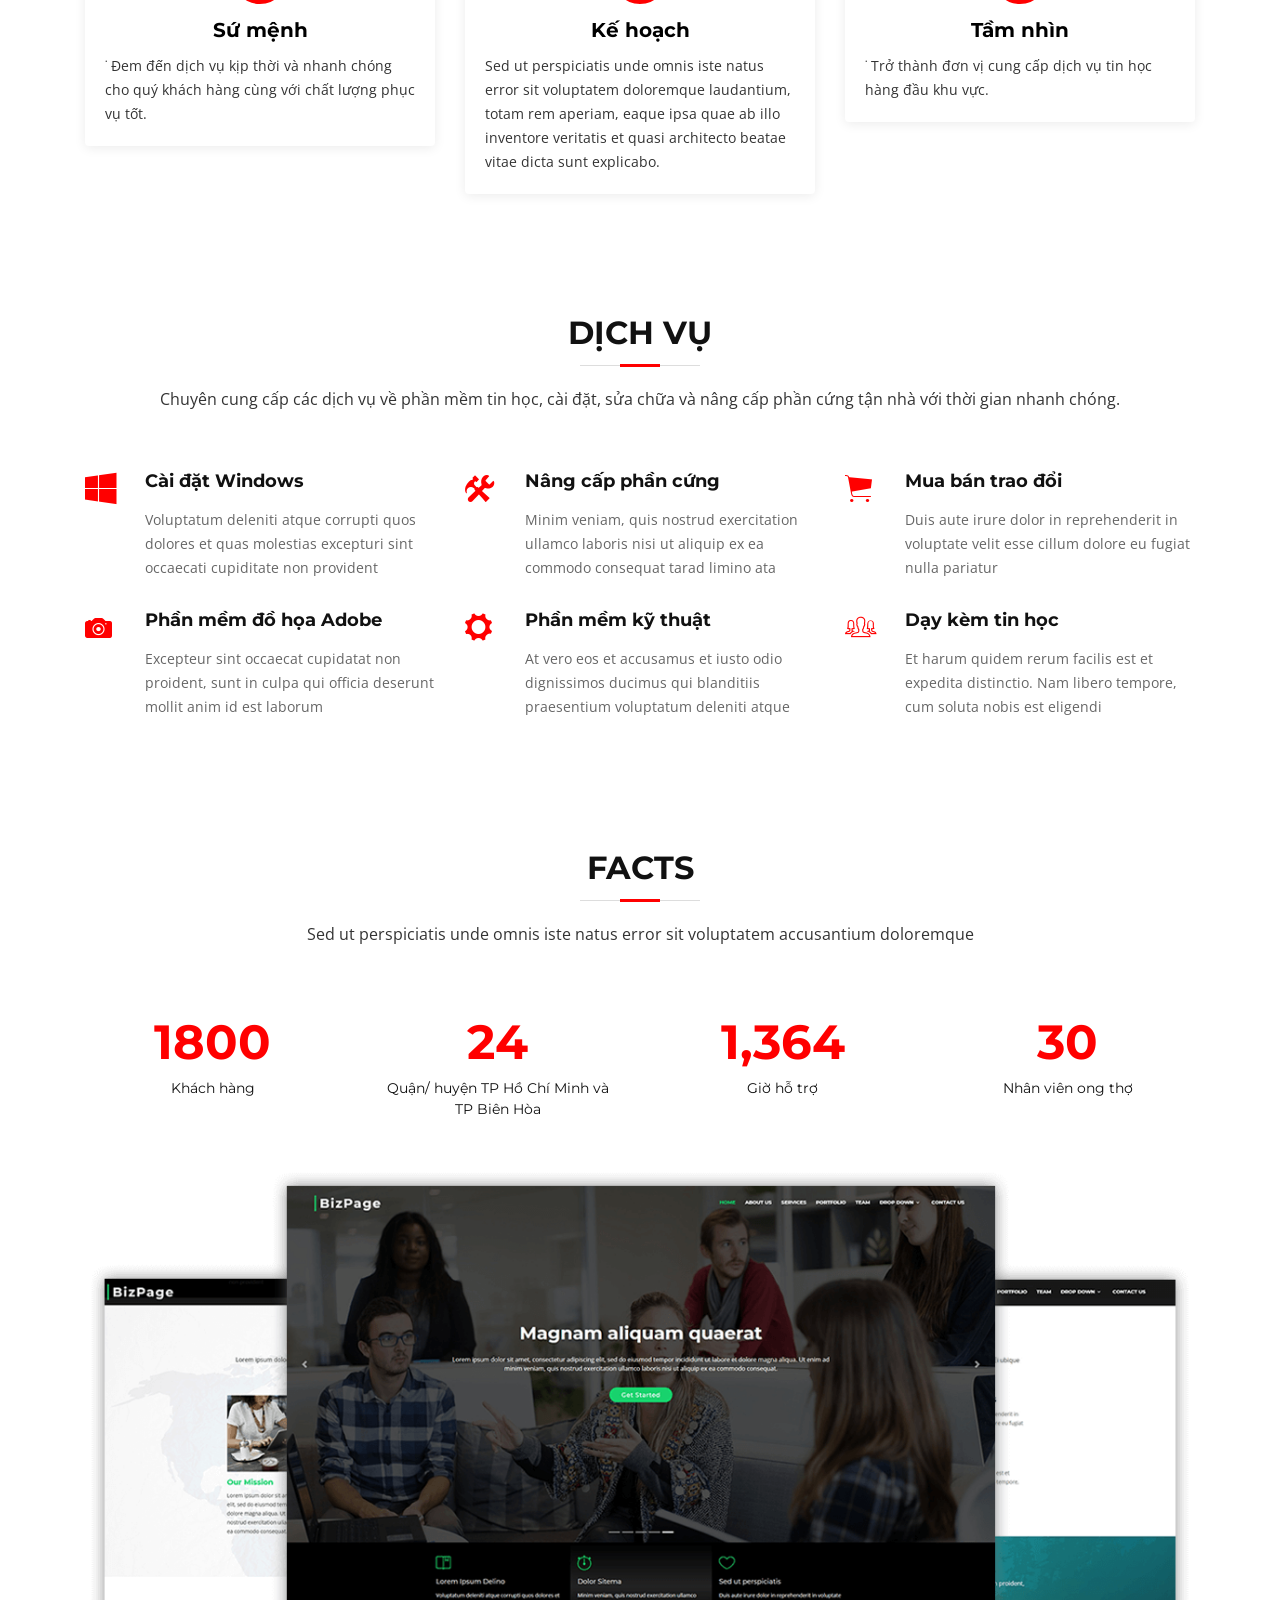
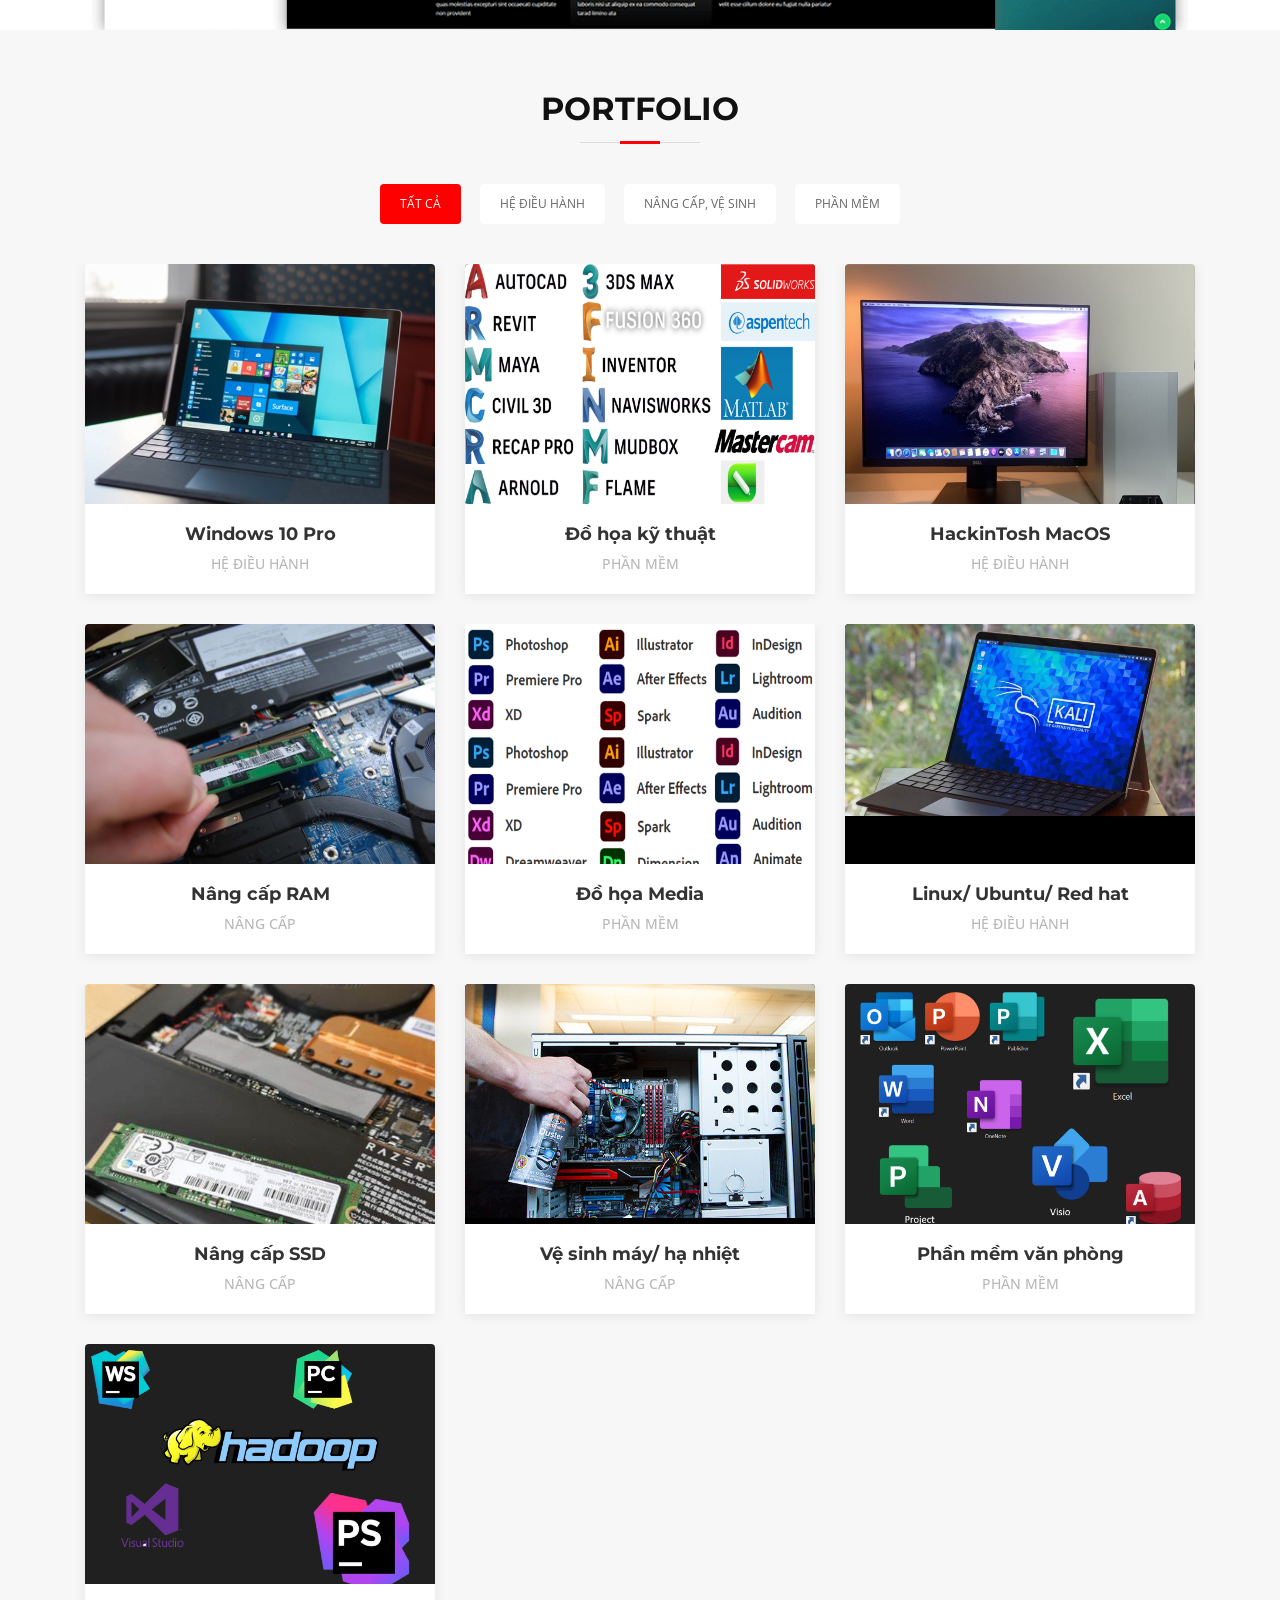
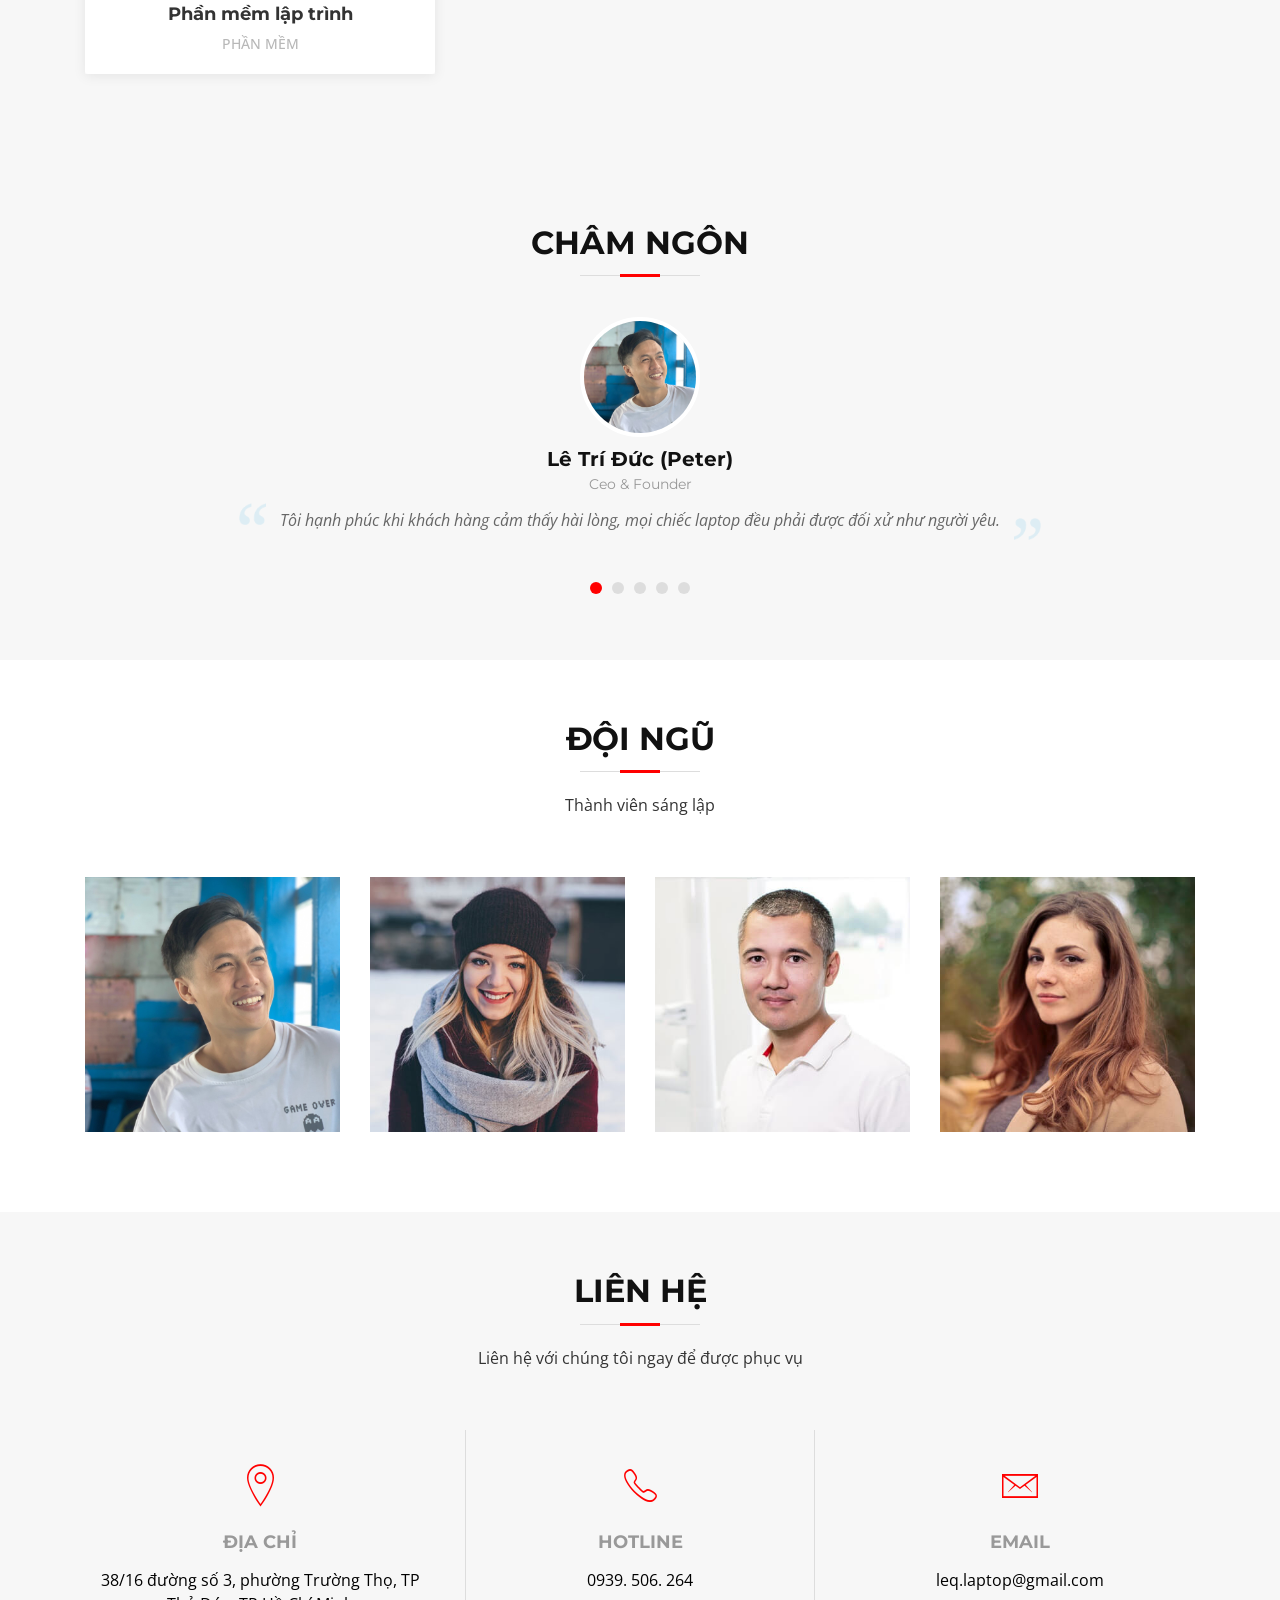
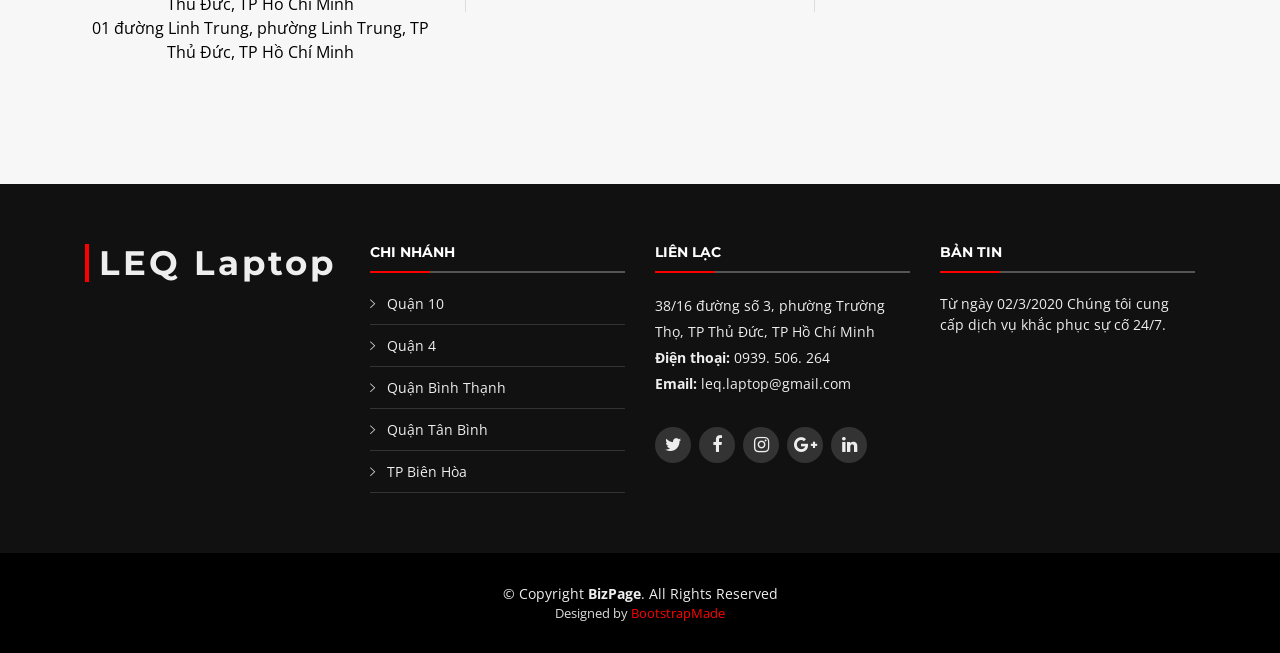
==== commit 6aca4a77: "updated" ====
--- a/index.html
+++ b/index.html
@@ -195,7 +195,7 @@
                 <img src="img/about-plan.jpg" alt="" class="img-fluid">
                 <div class="icon"><i class="ion-ios-list-outline"></i></div>
               </div>
-              <h2 class="title"><a href="#">Our Plan</a></h2>
+              <h2 class="title"><a href="#">Kế hoạch</a></h2>
               <p>
                 Sed ut perspiciatis unde omnis iste natus error sit voluptatem doloremque laudantium, totam rem aperiam,
                 eaque ipsa quae ab illo inventore veritatis et quasi architecto beatae vitae dicta sunt explicabo.
@@ -290,23 +290,23 @@
         <div class="row counters">
 
           <div class="col-lg-3 col-6 text-center">
-            <span data-toggle="counter-up">274</span>
-            <p>Clients</p>
+            <span data-toggle="counter-up">1800</span>
+            <p>Khách hàng</p>
           </div>
 
           <div class="col-lg-3 col-6 text-center">
-            <span data-toggle="counter-up">421</span>
-            <p>Projects</p>
+            <span data-toggle="counter-up">24</span>
+            <p>Quận/ huyện TP Hồ Chí Minh và <br> TP Biên Hòa</p>
           </div>
 
           <div class="col-lg-3 col-6 text-center">
             <span data-toggle="counter-up">1,364</span>
-            <p>Hours Of Support</p>
+            <p>Giờ hỗ trợ</p>
           </div>
 
           <div class="col-lg-3 col-6 text-center">
-            <span data-toggle="counter-up">18</span>
-            <p>Hard Workers</p>
+            <span data-toggle="counter-up">30</span>
+            <p>Nhân viên ong thợ</p>
           </div>
 
         </div>
@@ -325,16 +325,16 @@
       <div class="container">
 
         <header class="section-header">
-          <h3 class="section-title">Our Portfolio</h3>
+          <h3 class="section-title">Portfolio</h3>
         </header>
 
         <div class="row">
           <div class="col-lg-12">
             <ul id="portfolio-flters">
-              <li data-filter="*" class="filter-active">All</li>
-              <li data-filter=".filter-app">App</li>
-              <li data-filter=".filter-card">Card</li>
-              <li data-filter=".filter-web">Web</li>
+              <li data-filter="*" class="filter-active">Tất cả</li>
+              <li data-filter=".filter-app">Hệ điều hành</li>
+              <li data-filter=".filter-card">Nâng cấp, vệ sinh</li>
+              <li data-filter=".filter-web">Phần mềm</li>
             </ul>
           </div>
         </div>
@@ -344,15 +344,15 @@
           <div class="col-lg-4 col-md-6 portfolio-item filter-app wow fadeInUp">
             <div class="portfolio-wrap">
               <figure>
-                <img src="img/portfolio/app1.jpg" class="img-fluid" alt="">
-                <a href="img/portfolio/app1.jpg" data-lightbox="portfolio" data-title="App 1" class="link-preview"
-                  title="Preview"><i class="ion ion-eye"></i></a>
-                <a href="#" class="link-details" title="More Details"><i class="ion ion-android-open"></i></a>
-              </figure>
-
-              <div class="portfolio-info">
-                <h4><a href="#">App 1</a></h4>
-                <p>App</p>
+                <img src="img/portfolio/win.jpg" class="img-fluid" alt="">
+                <a href="img/portfolio/win.jpg" data-lightbox="portfolio" data-title="App 1" class="link-preview"
+                  title="Preview"><i class="ion ion-eye"></i></a>
+               
+              </figure>
+
+              <div class="portfolio-info">
+                <h4><a href="#">Windows 10 Pro</a></h4>
+                <p>Hệ điều hành</p>
               </div>
             </div>
           </div>
@@ -360,15 +360,15 @@
           <div class="col-lg-4 col-md-6 portfolio-item filter-web wow fadeInUp" data-wow-delay="0.1s">
             <div class="portfolio-wrap">
               <figure>
-                <img src="img/portfolio/web3.jpg" class="img-fluid" alt="">
-                <a href="img/portfolio/web3.jpg" class="link-preview" data-lightbox="portfolio" data-title="Web 3"
-                  title="Preview"><i class="ion ion-eye"></i></a>
-                <a href="#" class="link-details" title="More Details"><i class="ion ion-android-open"></i></a>
-              </figure>
-
-              <div class="portfolio-info">
-                <h4><a href="#">Web 3</a></h4>
-                <p>Web</p>
+                <img src="img/portfolio/Autodesk.png" class="img-fluid" alt="">
+                <a href="img/portfolio/Autodesk.png" class="link-preview" data-lightbox="portfolio" data-title="Web 3"
+                  title="Preview"><i class="ion ion-eye"></i></a>
+               
+              </figure>
+
+              <div class="portfolio-info">
+                <h4><a href="#">Đồ họa kỹ thuật</a></h4>
+                <p>Phần mềm</p>
               </div>
             </div>
           </div>
@@ -376,15 +376,15 @@
           <div class="col-lg-4 col-md-6 portfolio-item filter-app wow fadeInUp" data-wow-delay="0.2s">
             <div class="portfolio-wrap">
               <figure>
-                <img src="img/portfolio/app2.jpg" class="img-fluid" alt="">
-                <a href="img/portfolio/app2.jpg" class="link-preview" data-lightbox="portfolio" data-title="App 2"
-                  title="Preview"><i class="ion ion-eye"></i></a>
-                <a href="#" class="link-details" title="More Details"><i class="ion ion-android-open"></i></a>
-              </figure>
-
-              <div class="portfolio-info">
-                <h4><a href="#">App 2</a></h4>
-                <p>App</p>
+                <img src="img/portfolio/hackintosh.png" class="img-fluid" alt="">
+                <a href="img/portfolio/hackintosh.png" class="link-preview" data-lightbox="portfolio" data-title="App 2"
+                  title="Preview"><i class="ion ion-eye"></i></a>
+               
+              </figure>
+
+              <div class="portfolio-info">
+                <h4><a href="#">HackinTosh MacOS</a></h4>
+                <p>Hệ điều hành</p>
               </div>
             </div>
           </div>
@@ -392,15 +392,15 @@
           <div class="col-lg-4 col-md-6 portfolio-item filter-card wow fadeInUp">
             <div class="portfolio-wrap">
               <figure>
-                <img src="img/portfolio/card2.jpg" class="img-fluid" alt="">
-                <a href="img/portfolio/card2.jpg" class="link-preview" data-lightbox="portfolio" data-title="Card 2"
-                  title="Preview"><i class="ion ion-eye"></i></a>
-                <a href="#" class="link-details" title="More Details"><i class="ion ion-android-open"></i></a>
-              </figure>
-
-              <div class="portfolio-info">
-                <h4><a href="#">Card 2</a></h4>
-                <p>Card</p>
+                <img src="img/portfolio/ram.jpg" class="img-fluid" alt="">
+                <a href="img/portfolio/ram.jpg" class="link-preview" data-lightbox="portfolio" data-title="Card 2"
+                  title="Preview"><i class="ion ion-eye"></i></a>
+               
+              </figure>
+
+              <div class="portfolio-info">
+                <h4><a href="#">Nâng cấp RAM</a></h4>
+                <p>Nâng Cấp</p>
               </div>
             </div>
           </div>
@@ -408,15 +408,15 @@
           <div class="col-lg-4 col-md-6 portfolio-item filter-web wow fadeInUp" data-wow-delay="0.1s">
             <div class="portfolio-wrap">
               <figure>
-                <img src="img/portfolio/web2.jpg" class="img-fluid" alt="">
-                <a href="img/portfolio/web2.jpg" class="link-preview" data-lightbox="portfolio" data-title="Web 2"
-                  title="Preview"><i class="ion ion-eye"></i></a>
-                <a href="#" class="link-details" title="More Details"><i class="ion ion-android-open"></i></a>
-              </figure>
-
-              <div class="portfolio-info">
-                <h4><a href="#">Web 2</a></h4>
-                <p>Web</p>
+                <img src="img/portfolio/Adobe.png" class="img-fluid" alt="">
+                <a href="img/portfolio/Adobe.png" class="link-preview" data-lightbox="portfolio" data-title="Web 2"
+                  title="Preview"><i class="ion ion-eye"></i></a>
+               
+              </figure>
+
+              <div class="portfolio-info">
+                <h4><a href="#">Đồ họa Media</a></h4>
+                <p>Phần mềm</p>
               </div>
             </div>
           </div>
@@ -424,15 +424,15 @@
           <div class="col-lg-4 col-md-6 portfolio-item filter-app wow fadeInUp" data-wow-delay="0.2s">
             <div class="portfolio-wrap">
               <figure>
-                <img src="img/portfolio/app3.jpg" class="img-fluid" alt="">
-                <a href="img/portfolio/app3.jpg" class="link-preview" data-lightbox="portfolio" data-title="App 3"
-                  title="Preview"><i class="ion ion-eye"></i></a>
-                <a href="#" class="link-details" title="More Details"><i class="ion ion-android-open"></i></a>
-              </figure>
-
-              <div class="portfolio-info">
-                <h4><a href="#">App 3</a></h4>
-                <p>App</p>
+                <img src="img/portfolio/kali.jpg" class="img-fluid" alt="">
+                <a href="img/portfolio/kali.jpg" class="link-preview" data-lightbox="portfolio" data-title="App 3"
+                  title="Preview"><i class="ion ion-eye"></i></a>
+               
+              </figure>
+
+              <div class="portfolio-info">
+                <h4><a href="#">Linux/ Ubuntu/ Red hat</a></h4>
+                <p>Hệ điều hành</p>
               </div>
             </div>
           </div>
@@ -440,15 +440,15 @@
           <div class="col-lg-4 col-md-6 portfolio-item filter-card wow fadeInUp">
             <div class="portfolio-wrap">
               <figure>
-                <img src="img/portfolio/card1.jpg" class="img-fluid" alt="">
-                <a href="img/portfolio/card1.jpg" class="link-preview" data-lightbox="portfolio" data-title="Card 1"
-                  title="Preview"><i class="ion ion-eye"></i></a>
-                <a href="#" class="link-details" title="More Details"><i class="ion ion-android-open"></i></a>
-              </figure>
-
-              <div class="portfolio-info">
-                <h4><a href="#">Card 1</a></h4>
-                <p>Card</p>
+                <img src="img/portfolio/ssd.jpg" class="img-fluid" alt="">
+                <a href="img/portfolio/ssd.jpg" class="link-preview" data-lightbox="portfolio" data-title="Card 1"
+                  title="Preview"><i class="ion ion-eye"></i></a>
+               
+              </figure>
+
+              <div class="portfolio-info">
+                <h4><a href="#">Nâng cấp SSD</a></h4>
+                <p>Nâng Cấp</p>
               </div>
             </div>
           </div>
@@ -456,15 +456,15 @@
           <div class="col-lg-4 col-md-6 portfolio-item filter-card wow fadeInUp" data-wow-delay="0.1s">
             <div class="portfolio-wrap">
               <figure>
-                <img src="img/portfolio/card3.jpg" class="img-fluid" alt="">
-                <a href="img/portfolio/card3.jpg" class="link-preview" data-lightbox="portfolio" data-title="Card 3"
-                  title="Preview"><i class="ion ion-eye"></i></a>
-                <a href="#" class="link-details" title="More Details"><i class="ion ion-android-open"></i></a>
-              </figure>
-
-              <div class="portfolio-info">
-                <h4><a href="#">Card 3</a></h4>
-                <p>Card</p>
+                <img src="img/portfolio/clean.jpg" class="img-fluid" alt="">
+                <a href="img/portfolio/clean.jpg" class="link-preview" data-lightbox="portfolio" data-title="Card 3"
+                  title="Preview"><i class="ion ion-eye"></i></a>
+               
+              </figure>
+
+              <div class="portfolio-info">
+                <h4><a href="#">Vệ sinh máy/ hạ nhiệt</a></h4>
+                <p>Nâng cấp</p>
               </div>
             </div>
           </div>
@@ -472,15 +472,30 @@
           <div class="col-lg-4 col-md-6 portfolio-item filter-web wow fadeInUp" data-wow-delay="0.2s">
             <div class="portfolio-wrap">
               <figure>
-                <img src="img/portfolio/web1.jpg" class="img-fluid" alt="">
-                <a href="img/portfolio/web1.jpg" class="link-preview" data-lightbox="portfolio" data-title="Web 1"
-                  title="Preview"><i class="ion ion-eye"></i></a>
-                <a href="#" class="link-details" title="More Details"><i class="ion ion-android-open"></i></a>
-              </figure>
-
-              <div class="portfolio-info">
-                <h4><a href="#">Web 1</a></h4>
-                <p>Web</p>
+                <img src="img/portfolio/office.png" class="img-fluid" alt="">
+                <a href="img/portfolio/office.png" class="link-preview" data-lightbox="portfolio" data-title="Web 1"
+                  title="Preview"><i class="ion ion-eye"></i></a>
+               
+              </figure>
+
+              <div class="portfolio-info">
+                <h4><a href="#">Phần mềm văn phòng</a></h4>
+                <p>Phần mềm</p>
+              </div>
+            </div>
+          </div>
+          <div class="col-lg-4 col-md-6 portfolio-item filter-web wow fadeInUp" data-wow-delay="0.2s">
+            <div class="portfolio-wrap">
+              <figure>
+                <img src="img/portfolio/code.png" class="img-fluid" alt="">
+                <a href="img/portfolio/code.png" class="link-preview" data-lightbox="portfolio" data-title="Web 1"
+                  title="Preview"><i class="ion ion-eye"></i></a>
+               
+              </figure>
+
+              <div class="portfolio-info">
+                <h4><a href="#">Phần mềm lập trình </a></h4>
+                <p>Phần mềm</p>
               </div>
             </div>
           </div>
@@ -499,26 +514,25 @@
       <div class="container">
 
         <header class="section-header">
-          <h3>Testimonials</h3>
+          <h3>Châm ngôn</h3>
         </header>
 
         <div class="owl-carousel testimonials-carousel">
 
           <div class="testimonial-item">
-            <img src="img/testimonial-1.jpg" class="testimonial-img" alt="">
-            <h3>Saul Goodman</h3>
+            <img src="img/boss.jpg" class="testimonial-img" alt="">
+            <h3>Lê Trí Đức (Peter)</h3>
             <h4>Ceo &amp; Founder</h4>
             <p>
               <img src="img/quote-sign-left.png" class="quote-sign-left" alt="">
-              Proin iaculis purus consequat sem cure digni ssim donec porttitora entum suscipit rhoncus. Accusantium
-              quam, ultricies eget id, aliquam eget nibh et. Maecen aliquam, risus at semper.
+              Tôi hạnh phúc khi khách hàng cảm thấy hài lòng, mọi chiếc laptop đều phải được đối xử như người yêu.
               <img src="img/quote-sign-right.png" class="quote-sign-right" alt="">
             </p>
           </div>
 
           <div class="testimonial-item">
             <img src="img/testimonial-2.jpg" class="testimonial-img" alt="">
-            <h3>Sara Wilsson</h3>
+            <h3>Huy Long</h3>
             <h4>Designer</h4>
             <p>
               <img src="img/quote-sign-left.png" class="quote-sign-left" alt="">
@@ -530,7 +544,7 @@
 
           <div class="testimonial-item">
             <img src="img/testimonial-3.jpg" class="testimonial-img" alt="">
-            <h3>Jena Karlis</h3>
+            <h3>Tuấn Nguyễn</h3>
             <h4>Store Owner</h4>
             <p>
               <img src="img/quote-sign-left.png" class="quote-sign-left" alt="">
@@ -542,7 +556,7 @@
 
           <div class="testimonial-item">
             <img src="img/testimonial-4.jpg" class="testimonial-img" alt="">
-            <h3>Matt Brandon</h3>
+            <h3>Hồng Lợi</h3>
             <h4>Freelancer</h4>
             <p>
               <img src="img/quote-sign-left.png" class="quote-sign-left" alt="">
@@ -554,7 +568,7 @@
 
           <div class="testimonial-item">
             <img src="img/testimonial-5.jpg" class="testimonial-img" alt="">
-            <h3>John Larson</h3>
+            <h3>Ngọc Trường</h3>
             <h4>Entrepreneur</h4>
             <p>
               <img src="img/quote-sign-left.png" class="quote-sign-left" alt="">
@@ -576,23 +590,22 @@
       <div class="container">
         <div class="section-header wow fadeInUp">
           <h3>Đội ngũ</h3>
-          <p>Sed ut perspiciatis unde omnis iste natus error sit voluptatem accusantium doloremque</p>
+          <p>Thành viên sáng lập</p>
         </div>
 
         <div class="row">
 
           <div class="col-lg-3 col-md-6 wow fadeInUp">
             <div class="member">
-              <img src="img/team-1.jpg" class="img-fluid" alt="">
+              <img src="img/boss.jpg" class="img-fluid" alt="">
               <div class="member-info">
                 <div class="member-info-content">
-                  <h4>Walter White</h4>
-                  <span>Chief Executive Officer</span>
+                  <h4>Lê Trí Đức (Peter)</h4>
+                  <span>Ceo &amp; Founder</span>
                   <div class="social">
-                    <a href=""><i class="fa fa-twitter"></i></a>
-                    <a href=""><i class="fa fa-facebook"></i></a>
-                    <a href=""><i class="fa fa-google-plus"></i></a>
-                    <a href=""><i class="fa fa-linkedin"></i></a>
+                    <a href="https://fb.com/allerwill"><i class="fa fa-facebook"></i></a>
+                    <a href="https://github.com/allerwill"><i class="fa fa-github"></i></a>
+                    <a href="https://linkedin.com/in/allerwill"><i class="fa fa-linkedin"></i></a>
                   </div>
                 </div>
               </div>
@@ -608,7 +621,7 @@
                   <span>Product Manager</span>
                   <div class="social">
                     <a href=""><i class="fa fa-twitter"></i></a>
-                    <a href=""><i class="fa fa-facebook"></i></a>
+                    <a href="https://www.facebook.com/LEQLaptop/"><i class="fa fa-facebook"></i></a>
                     <a href=""><i class="fa fa-google-plus"></i></a>
                     <a href=""><i class="fa fa-linkedin"></i></a>
                   </div>
@@ -666,7 +679,7 @@
 
         <div class="section-header">
           <h3>Liên hệ</h3>
-          <p>Sed ut perspiciatis unde omnis iste natus error sit voluptatem accusantium doloremque</p>
+          <p>Liên hệ với chúng tôi ngay để được phục vụ</p>
         </div>
 
         <div class="row contact-info">
@@ -674,16 +687,18 @@
           <div class="col-md-4">
             <div class="contact-address">
               <i class="ion-ios-location-outline"></i>
-              <h3>Address</h3>
-              <address>A108 Adam Street, NY 535022, USA</address>
+              <h3>Địa chỉ</h3>
+              <address>38/16 đường số 3, phường Trường Thọ, TP Thủ Đức, TP Hồ Chí Minh</address>
+              <address>01 đường Linh Trung, phường Linh Trung, TP Thủ Đức, TP Hồ Chí Minh</address>
+
             </div>
           </div>
 
           <div class="col-md-4">
             <div class="contact-phone">
               <i class="ion-ios-telephone-outline"></i>
-              <h3>Phone Number</h3>
-              <p><a href="tel:+155895548855">+1 5589 55488 55</a></p>
+              <h3>Hotline</h3>
+              <p><a href="tel:+84939506264">0939. 506. 264</a></p>
             </div>
           </div>
 
@@ -691,7 +706,7 @@
             <div class="contact-email">
               <i class="ion-ios-email-outline"></i>
               <h3>Email</h3>
-              <p><a href="mailto:info@example.com">info@example.com</a></p>
+              <p><a href="mailto:leq.laptop@gmail.com">leq.laptop@gmail.com</a></p>
             </div>
           </div>
 
@@ -713,31 +728,27 @@
         <div class="row">
 
           <div class="col-lg-3 col-md-6 footer-info">
-            <h3>BizPage</h3>
-            <p>Cras fermentum odio eu feugiat lide par naso tierra. Justo eget nada terra videa magna derita valies
-              darta donna mare fermentum iaculis eu non diam phasellus. Scelerisque felis imperdiet proin fermentum leo.
-              Amet volutpat consequat mauris nunc congue.</p>
+            <h3>LEQ Laptop</h3>
+            <p></p>
           </div>
 
           <div class="col-lg-3 col-md-6 footer-links">
-            <h4>Useful Links</h4>
+            <h4>Chi nhánh</h4>
             <ul>
-              <li><i class="ion-ios-arrow-right"></i> <a href="#">Home</a></li>
-              <li><i class="ion-ios-arrow-right"></i> <a href="#">About us</a></li>
-              <li><i class="ion-ios-arrow-right"></i> <a href="#">Services</a></li>
-              <li><i class="ion-ios-arrow-right"></i> <a href="#">Terms of service</a></li>
-              <li><i class="ion-ios-arrow-right"></i> <a href="#">Privacy policy</a></li>
+              <li><i class="ion-ios-arrow-right"></i> <a href="#">Quận 10</a></li>
+              <li><i class="ion-ios-arrow-right"></i> <a href="#">Quận 4</a></li>
+              <li><i class="ion-ios-arrow-right"></i> <a href="#">Quận Bình Thạnh</a></li>
+              <li><i class="ion-ios-arrow-right"></i> <a href="#">Quận Tân Bình</a></li>
+              <li><i class="ion-ios-arrow-right"></i> <a href="#">TP Biên Hòa</a></li>
             </ul>
           </div>
 
           <div class="col-lg-3 col-md-6 footer-contact">
-            <h4>Contact Us</h4>
+            <h4>Liên lạc</h4>
             <p>
-              A108 Adam Street <br>
-              New York, NY 535022<br>
-              United States <br>
-              <strong>Phone:</strong> +1 5589 55488 55<br>
-              <strong>Email:</strong> info@example.com<br>
+              38/16 đường số 3, phường Trường Thọ, TP Thủ Đức, TP Hồ Chí Minh <br>
+              <strong>Điện thoại:</strong> 0939. 506. 264<br>
+              <strong>Email:</strong> leq.laptop@gmail.com<br>
             </p>
 
             <div class="social-links">
@@ -751,12 +762,9 @@
           </div>
 
           <div class="col-lg-3 col-md-6 footer-newsletter">
-            <h4>Our Newsletter</h4>
-            <p>Tamen quem nulla quae legam multos aute sint culpa legam noster magna veniam enim veniam illum dolore
-              legam minim quorum culpa amet magna export quem marada parida nodela caramase seza.</p>
-            <form action="" method="post">
-              <input type="email" name="email"><input type="submit" value="Subscribe">
-            </form>
+            <h4>Bản tin</h4>
+            <p>Từ ngày 02/3/2020 Chúng tôi cung cấp dịch vụ khắc phục sự cố 24/7.</p>
+            
           </div>
 
         </div>
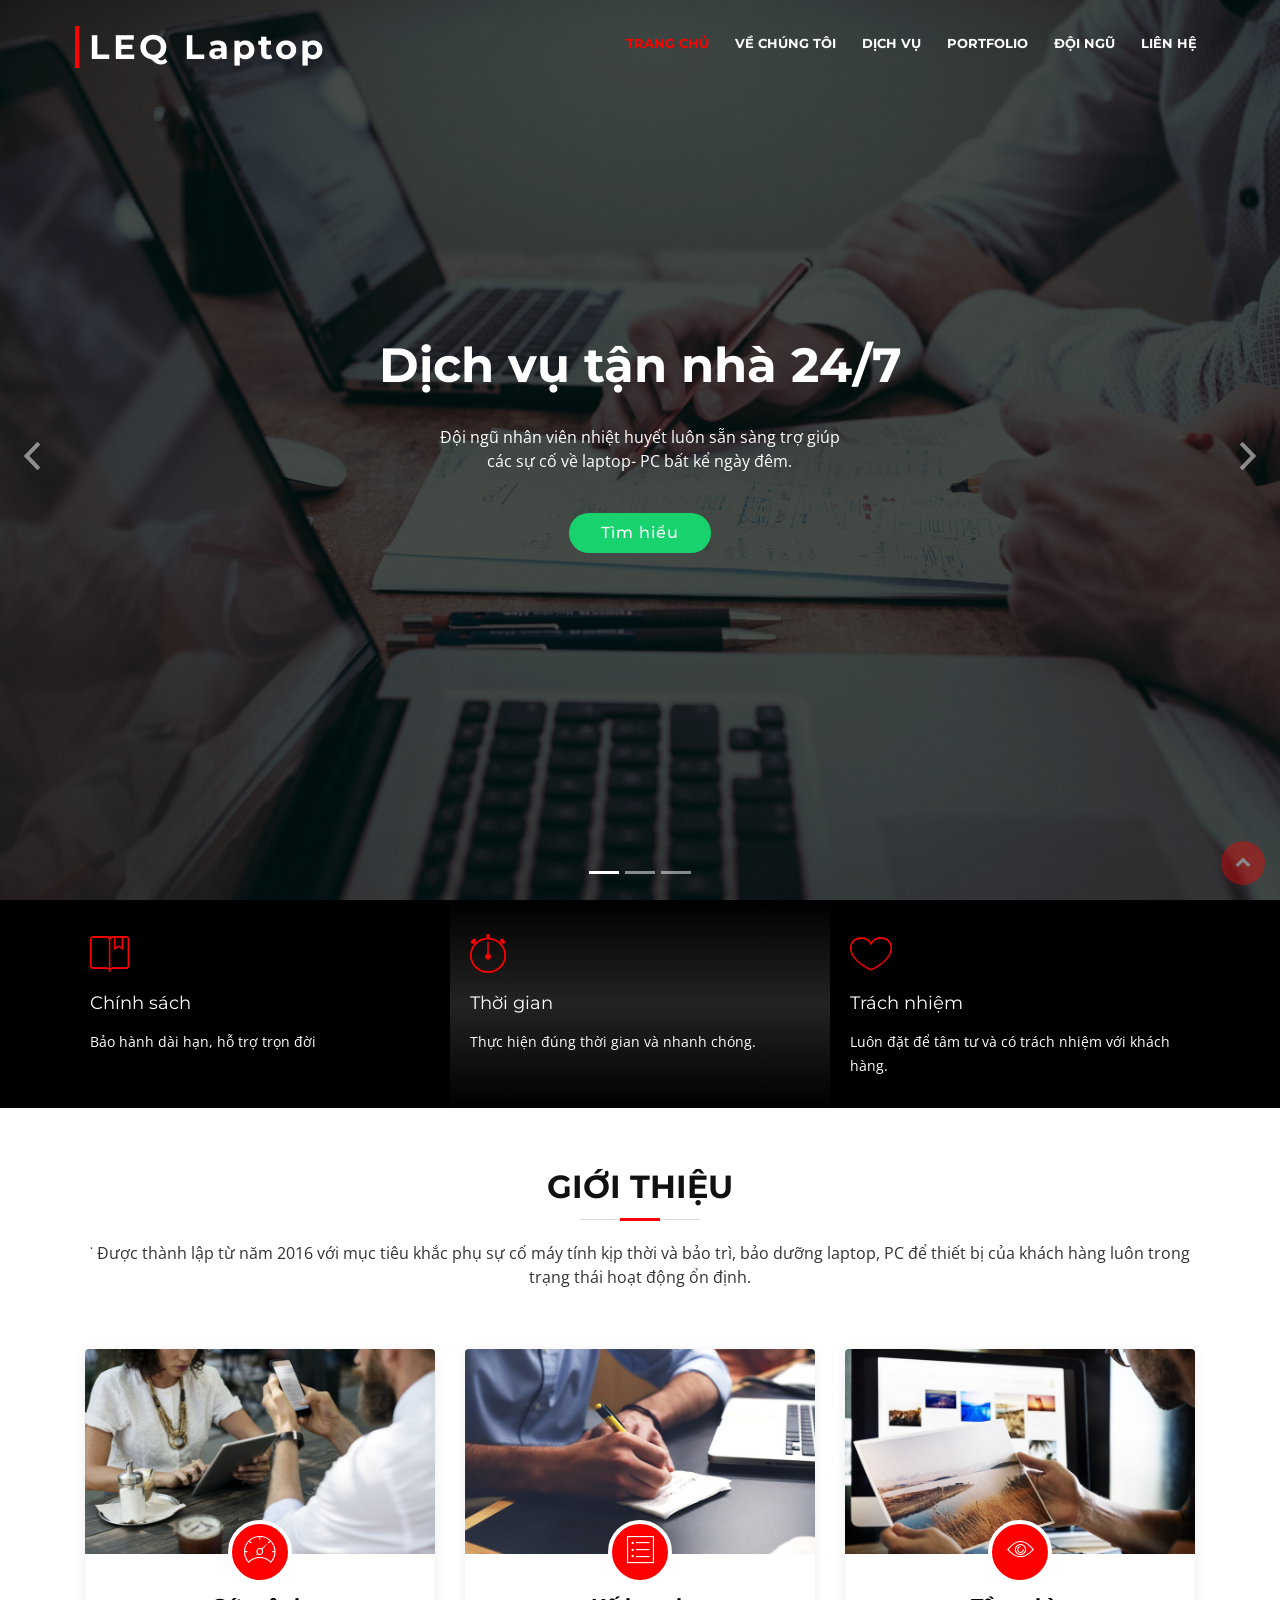
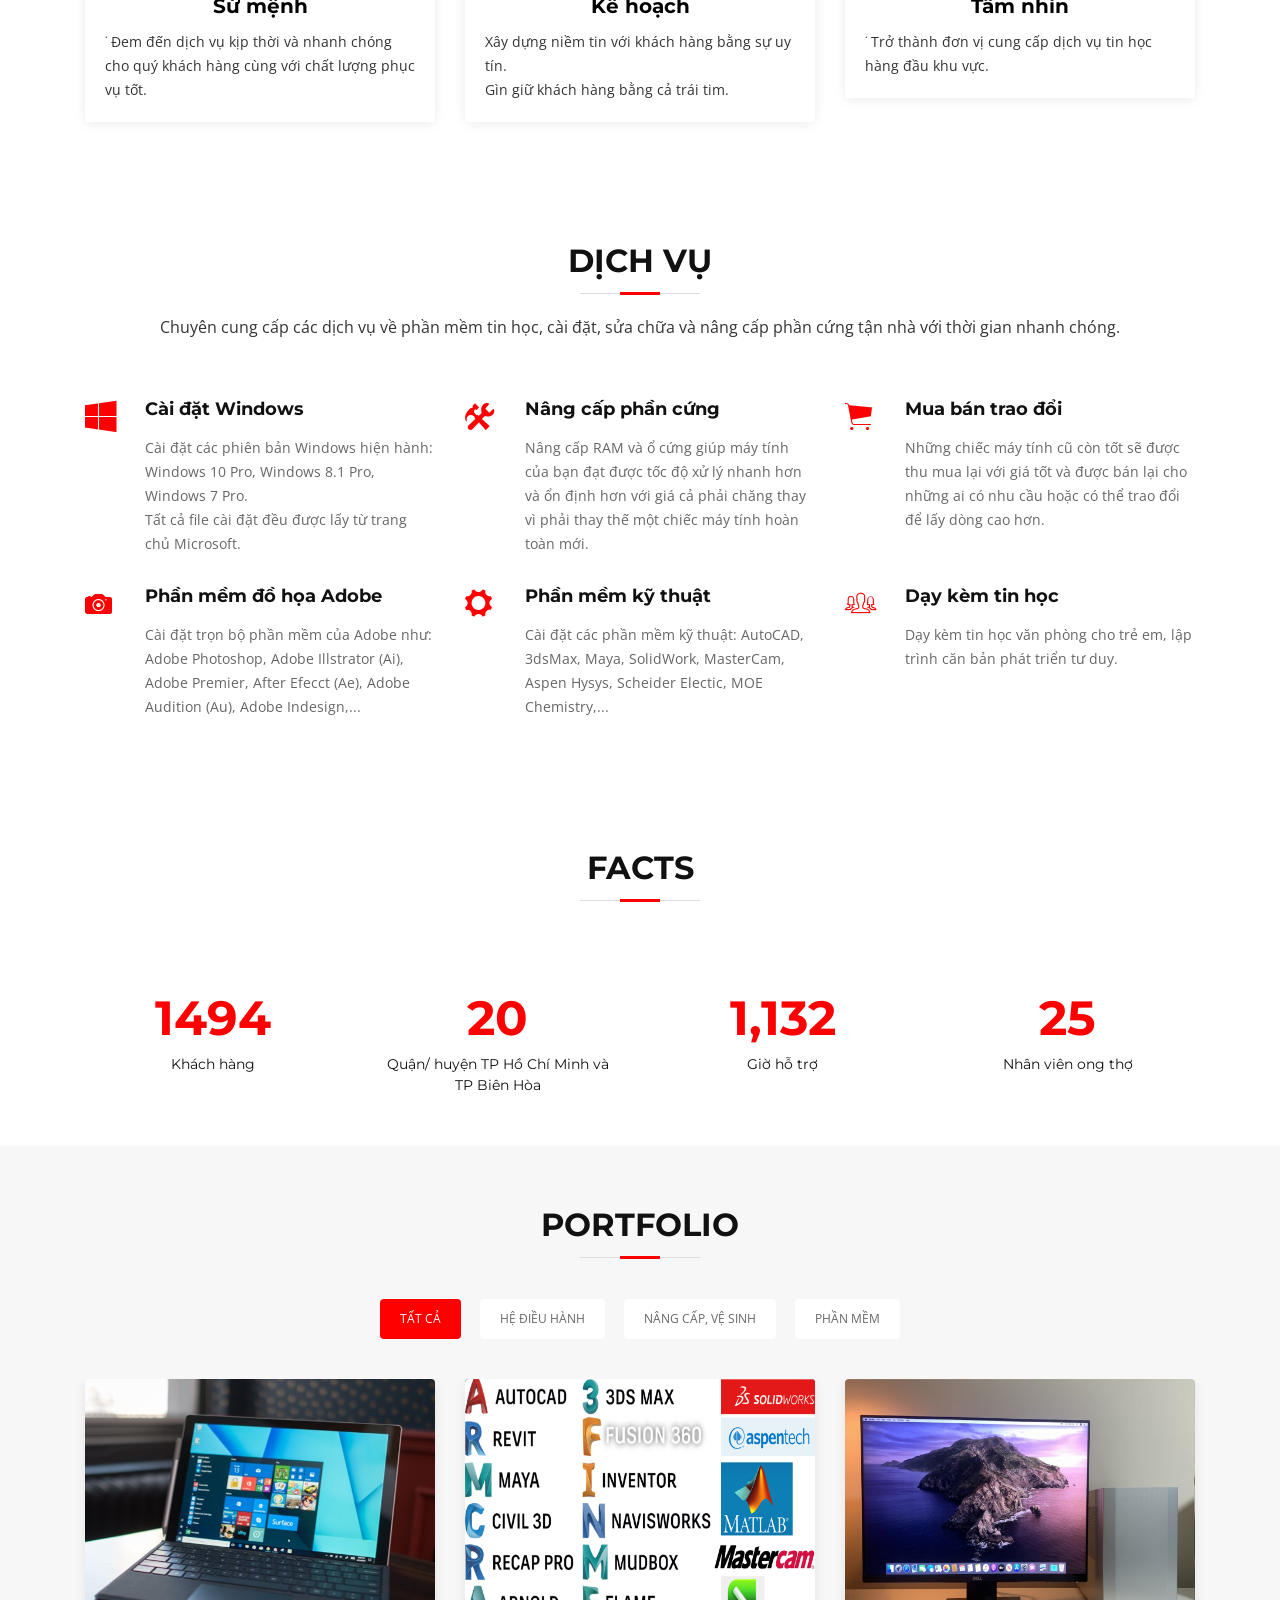
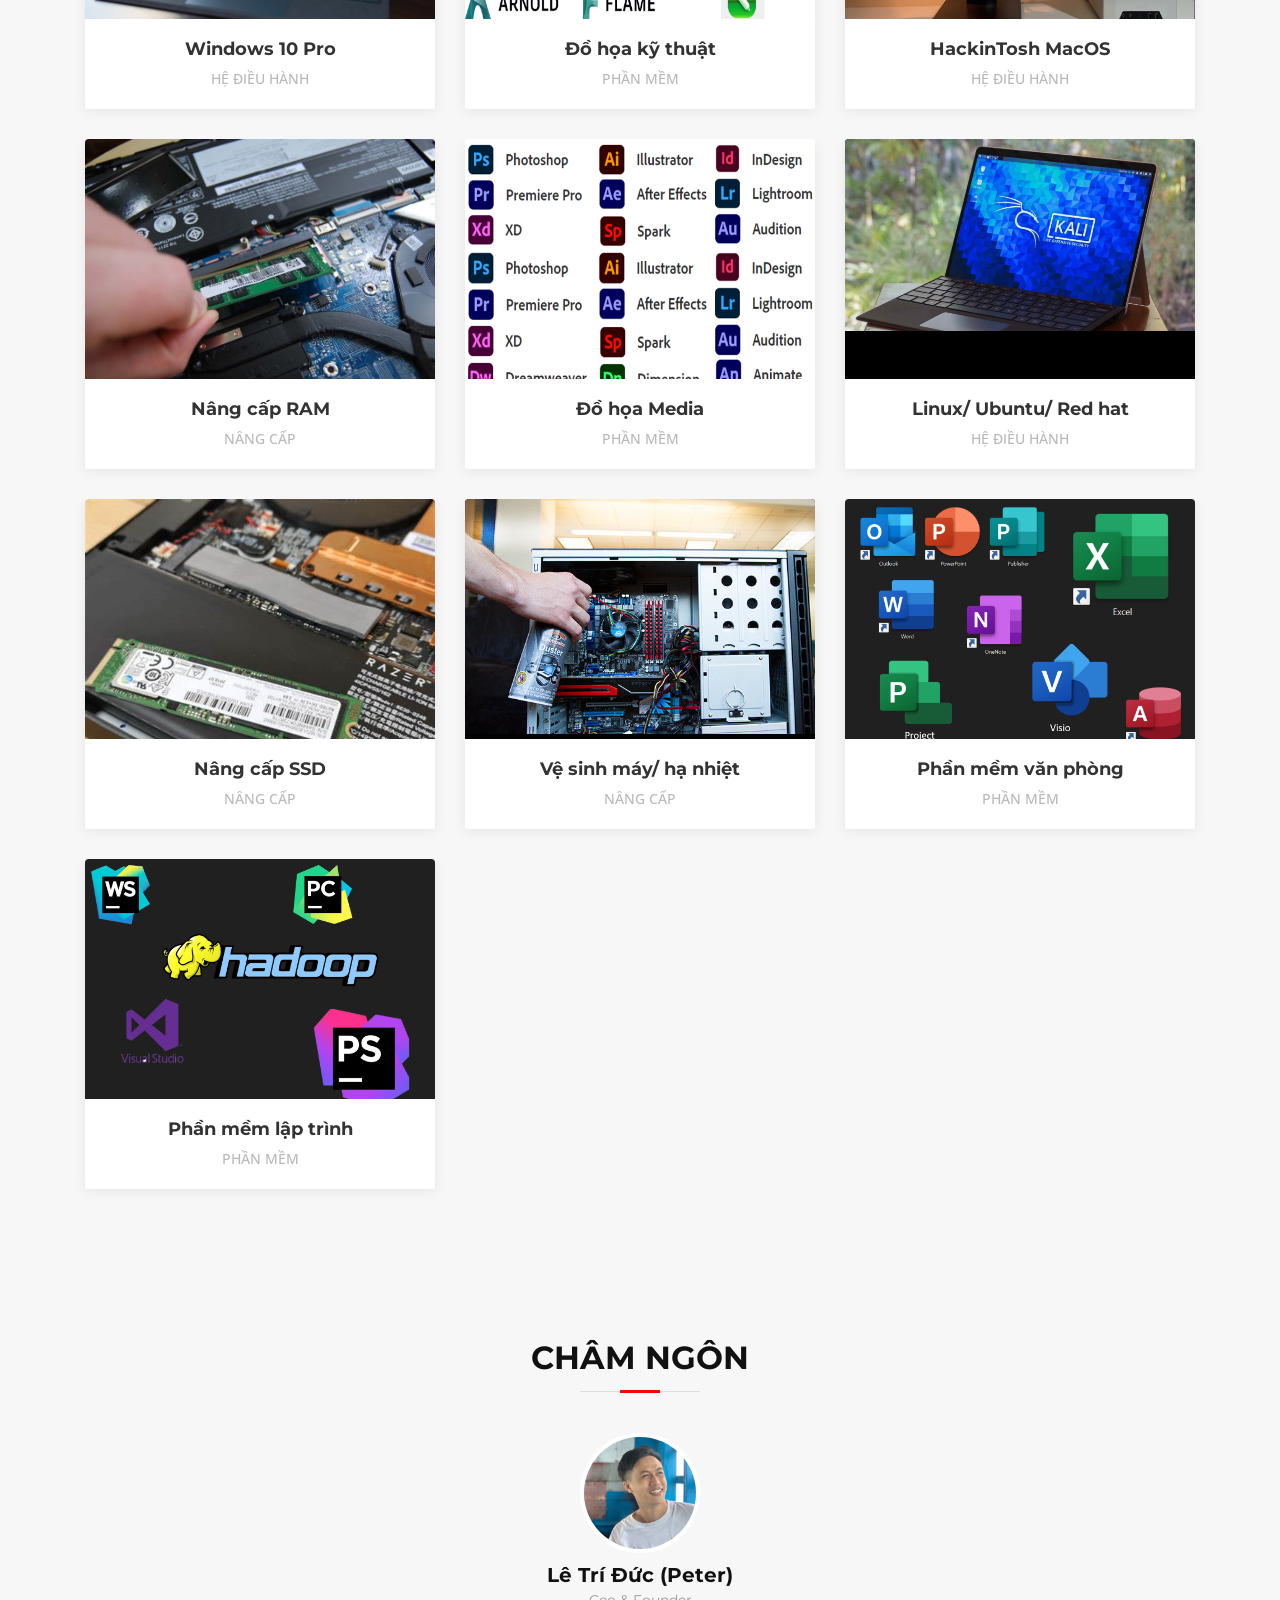
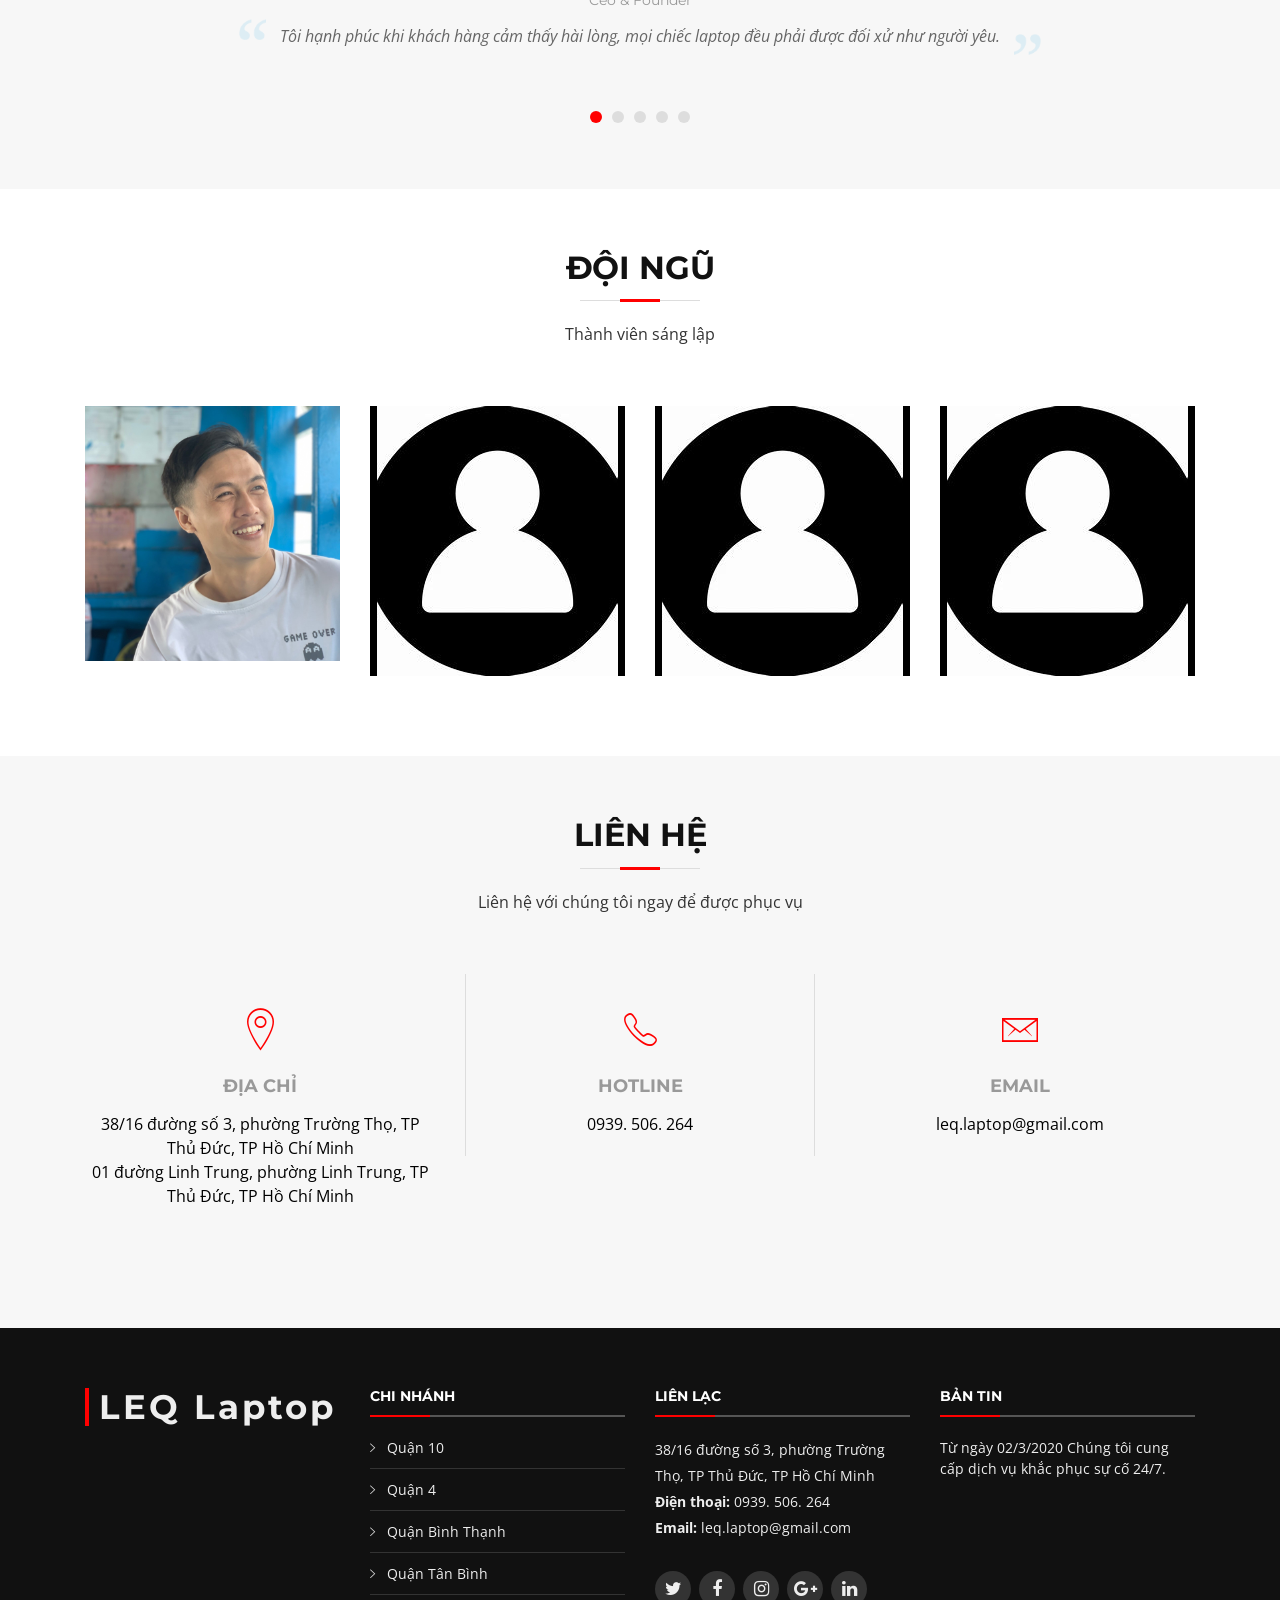
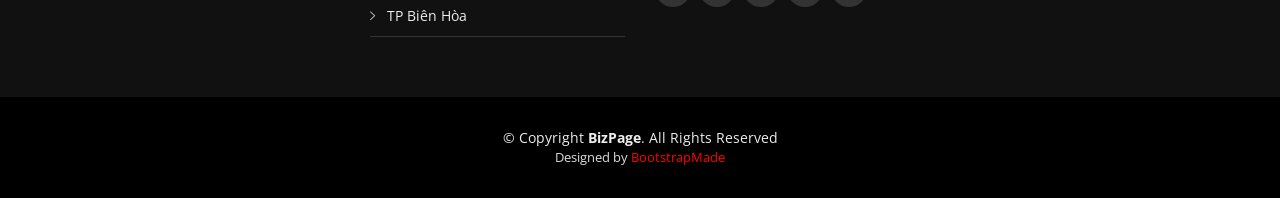
==== commit 990cdddb: "updated stg" ====
--- a/index.html
+++ b/index.html
@@ -136,23 +136,20 @@
 
           <div class="col-lg-4 box">
             <i class="ion-ios-bookmarks-outline"></i>
-            <h4 class="title"><a href="">Lorem Ipsum Delino</a></h4>
-            <p class="description">Voluptatum deleniti atque corrupti quos dolores et quas molestias excepturi sint
-              occaecati cupiditate non provident</p>
+            <h4 class="title"><a href="">Chính sách</a></h4>
+            <p class="description">Bảo hành dài hạn, hỗ trợ trọn đời</p>
           </div>
 
           <div class="col-lg-4 box box-bg">
             <i class="ion-ios-stopwatch-outline"></i>
-            <h4 class="title"><a href="">Dolor Sitema</a></h4>
-            <p class="description">Minim veniam, quis nostrud exercitation ullamco laboris nisi ut aliquip ex ea commodo
-              consequat tarad limino ata</p>
+            <h4 class="title"><a href="">Thời gian</a></h4>
+            <p class="description">Thực hiện đúng thời gian và nhanh chóng.</p>
           </div>
 
           <div class="col-lg-4 box">
             <i class="ion-ios-heart-outline"></i>
-            <h4 class="title"><a href="">Sed ut perspiciatis</a></h4>
-            <p class="description">Duis aute irure dolor in reprehenderit in voluptate velit esse cillum dolore eu
-              fugiat nulla pariatur</p>
+            <h4 class="title"><a href="">Trách nhiệm</a></h4>
+            <p class="description">Luôn đặt để tâm tư và có trách nhiệm với khách hàng.</p>
           </div>
 
         </div>
@@ -197,8 +194,9 @@
               </div>
               <h2 class="title"><a href="#">Kế hoạch</a></h2>
               <p>
-                Sed ut perspiciatis unde omnis iste natus error sit voluptatem doloremque laudantium, totam rem aperiam,
-                eaque ipsa quae ab illo inventore veritatis et quasi architecto beatae vitae dicta sunt explicabo.
+                Xây dựng niềm tin với khách hàng bằng sự uy tín.
+                <br>
+                Gìn giữ khách hàng bằng cả trái tim.
               </p>
             </div>
           </div>
@@ -237,38 +235,34 @@
           <div class="col-lg-4 col-md-6 box wow bounceInUp" data-wow-duration="1.4s">
             <div class="icon"><i class="ion-social-windows"></i></div>
             <h4 class="title"><a href="">Cài đặt Windows</a></h4>
-            <p class="description">Voluptatum deleniti atque corrupti quos dolores et quas molestias excepturi sint
-              occaecati cupiditate non provident</p>
+            <p class="description">Cài đặt các phiên bản Windows hiện hành: Windows 10 Pro, Windows 8.1 Pro, Windows 7 Pro.
+              <br> Tất cả file cài đặt đều được lấy từ trang chủ Microsoft.
+            </p>
           </div>
           <div class="col-lg-4 col-md-6 box wow bounceInUp" data-wow-duration="1.4s">
             <div class="icon"><i class="ion-settings"></i></div>
             <h4 class="title"><a href="">Nâng cấp phần cứng</a></h4>
-            <p class="description">Minim veniam, quis nostrud exercitation ullamco laboris nisi ut aliquip ex ea commodo
-              consequat tarad limino ata</p>
+            <p class="description">Nâng cấp RAM và ổ cứng giúp máy tính của bạn đạt được tốc độ xử lý nhanh hơn và ổn định hơn với giá cả phải chăng thay vì phải thay thế một chiếc máy tính hoàn toàn mới.</p>
           </div>
           <div class="col-lg-4 col-md-6 box wow bounceInUp" data-wow-duration="1.4s">
             <div class="icon"><i class="ion-ios-cart"></i></div>
             <h4 class="title"><a href="">Mua bán trao đổi</a></h4>
-            <p class="description">Duis aute irure dolor in reprehenderit in voluptate velit esse cillum dolore eu
-              fugiat nulla pariatur</p>
+            <p class="description">Những chiếc máy tính cũ còn tốt sẽ được thu mua lại với giá tốt và được bán lại cho những ai có nhu cầu hoặc có thể trao đổi để lấy dòng cao hơn.</p>
           </div>
           <div class="col-lg-4 col-md-6 box wow bounceInUp" data-wow-delay="0.1s" data-wow-duration="1.4s">
             <div class="icon"><i class="ion-ios-camera"></i></div>
             <h4 class="title"><a href="">Phần mềm đồ họa Adobe</a></h4>
-            <p class="description">Excepteur sint occaecat cupidatat non proident, sunt in culpa qui officia deserunt
-              mollit anim id est laborum</p>
+            <p class="description">Cài đặt trọn bộ phần mềm của Adobe như: Adobe Photoshop, Adobe Illstrator (Ai), Adobe Premier, After Efecct (Ae), Adobe Audition (Au), Adobe Indesign,...</p>
           </div>
           <div class="col-lg-4 col-md-6 box wow bounceInUp" data-wow-delay="0.1s" data-wow-duration="1.4s">
             <div class="icon"><i class="ion-gear-a"></i></div>
             <h4 class="title"><a href="">Phần mềm kỹ thuật</a></h4>
-            <p class="description">At vero eos et accusamus et iusto odio dignissimos ducimus qui blanditiis praesentium
-              voluptatum deleniti atque</p>
+            <p class="description">Cài đặt các phần mềm kỹ thuật: AutoCAD, 3dsMax, Maya, SolidWork, MasterCam, Aspen Hysys, Scheider Electic, MOE Chemistry,...</p>
           </div>
           <div class="col-lg-4 col-md-6 box wow bounceInUp" data-wow-delay="0.1s" data-wow-duration="1.4s">
             <div class="icon"><i class="ion-ios-people-outline"></i></div>
             <h4 class="title"><a href="">Dạy kèm tin học</a></h4>
-            <p class="description">Et harum quidem rerum facilis est et expedita distinctio. Nam libero tempore, cum
-              soluta nobis est eligendi</p>
+            <p class="description">Dạy kèm tin học văn phòng cho trẻ em, lập trình căn bản phát triển tư duy.</p>
           </div>
 
         </div>
@@ -284,7 +278,7 @@
 
         <header class="section-header">
           <h3>Facts</h3>
-          <p>Sed ut perspiciatis unde omnis iste natus error sit voluptatem accusantium doloremque</p>
+          <p></p>
         </header>
 
         <div class="row counters">
@@ -312,7 +306,7 @@
         </div>
 
         <div class="facts-img">
-          <img src="img/facts-img.png" alt="" class="img-fluid">
+          <!-- <img src="img/facts-img.png" alt="" class="img-fluid"> -->
         </div>
 
       </div>
@@ -531,7 +525,7 @@
           </div>
 
           <div class="testimonial-item">
-            <img src="img/testimonial-2.jpg" class="testimonial-img" alt="">
+            <img src="img/OIP.jpg" class="testimonial-img" alt="">
             <h3>Huy Long</h3>
             <h4>Designer</h4>
             <p>
@@ -543,7 +537,7 @@
           </div>
 
           <div class="testimonial-item">
-            <img src="img/testimonial-3.jpg" class="testimonial-img" alt="">
+            <img src="img/OIP.jpg" class="testimonial-img" alt="">
             <h3>Tuấn Nguyễn</h3>
             <h4>Store Owner</h4>
             <p>
@@ -555,7 +549,7 @@
           </div>
 
           <div class="testimonial-item">
-            <img src="img/testimonial-4.jpg" class="testimonial-img" alt="">
+            <img src="img/OIP.jpg" class="testimonial-img" alt="">
             <h3>Hồng Lợi</h3>
             <h4>Freelancer</h4>
             <p>
@@ -567,7 +561,7 @@
           </div>
 
           <div class="testimonial-item">
-            <img src="img/testimonial-5.jpg" class="testimonial-img" alt="">
+            <img src="img/OIP.jpg" class="testimonial-img" alt="">
             <h3>Ngọc Trường</h3>
             <h4>Entrepreneur</h4>
             <p>
@@ -614,7 +608,7 @@
 
           <div class="col-lg-3 col-md-6 wow fadeInUp" data-wow-delay="0.1s">
             <div class="member">
-              <img src="img/team-2.jpg" class="img-fluid" alt="">
+              <img src="img/OIP.jpg" class="img-fluid" alt="">
               <div class="member-info">
                 <div class="member-info-content">
                   <h4>Sarah Jhonson</h4>
@@ -632,7 +626,7 @@
 
           <div class="col-lg-3 col-md-6 wow fadeInUp" data-wow-delay="0.2s">
             <div class="member">
-              <img src="img/team-3.jpg" class="img-fluid" alt="">
+              <img src="img/OIP.jpg" class="img-fluid" alt="">
               <div class="member-info">
                 <div class="member-info-content">
                   <h4>William Anderson</h4>
@@ -650,7 +644,7 @@
 
           <div class="col-lg-3 col-md-6 wow fadeInUp" data-wow-delay="0.3s">
             <div class="member">
-              <img src="img/team-4.jpg" class="img-fluid" alt="">
+              <img src="img/OIP.jpg" class="img-fluid" alt="">
               <div class="member-info">
                 <div class="member-info-content">
                   <h4>Amanda Jepson</h4>
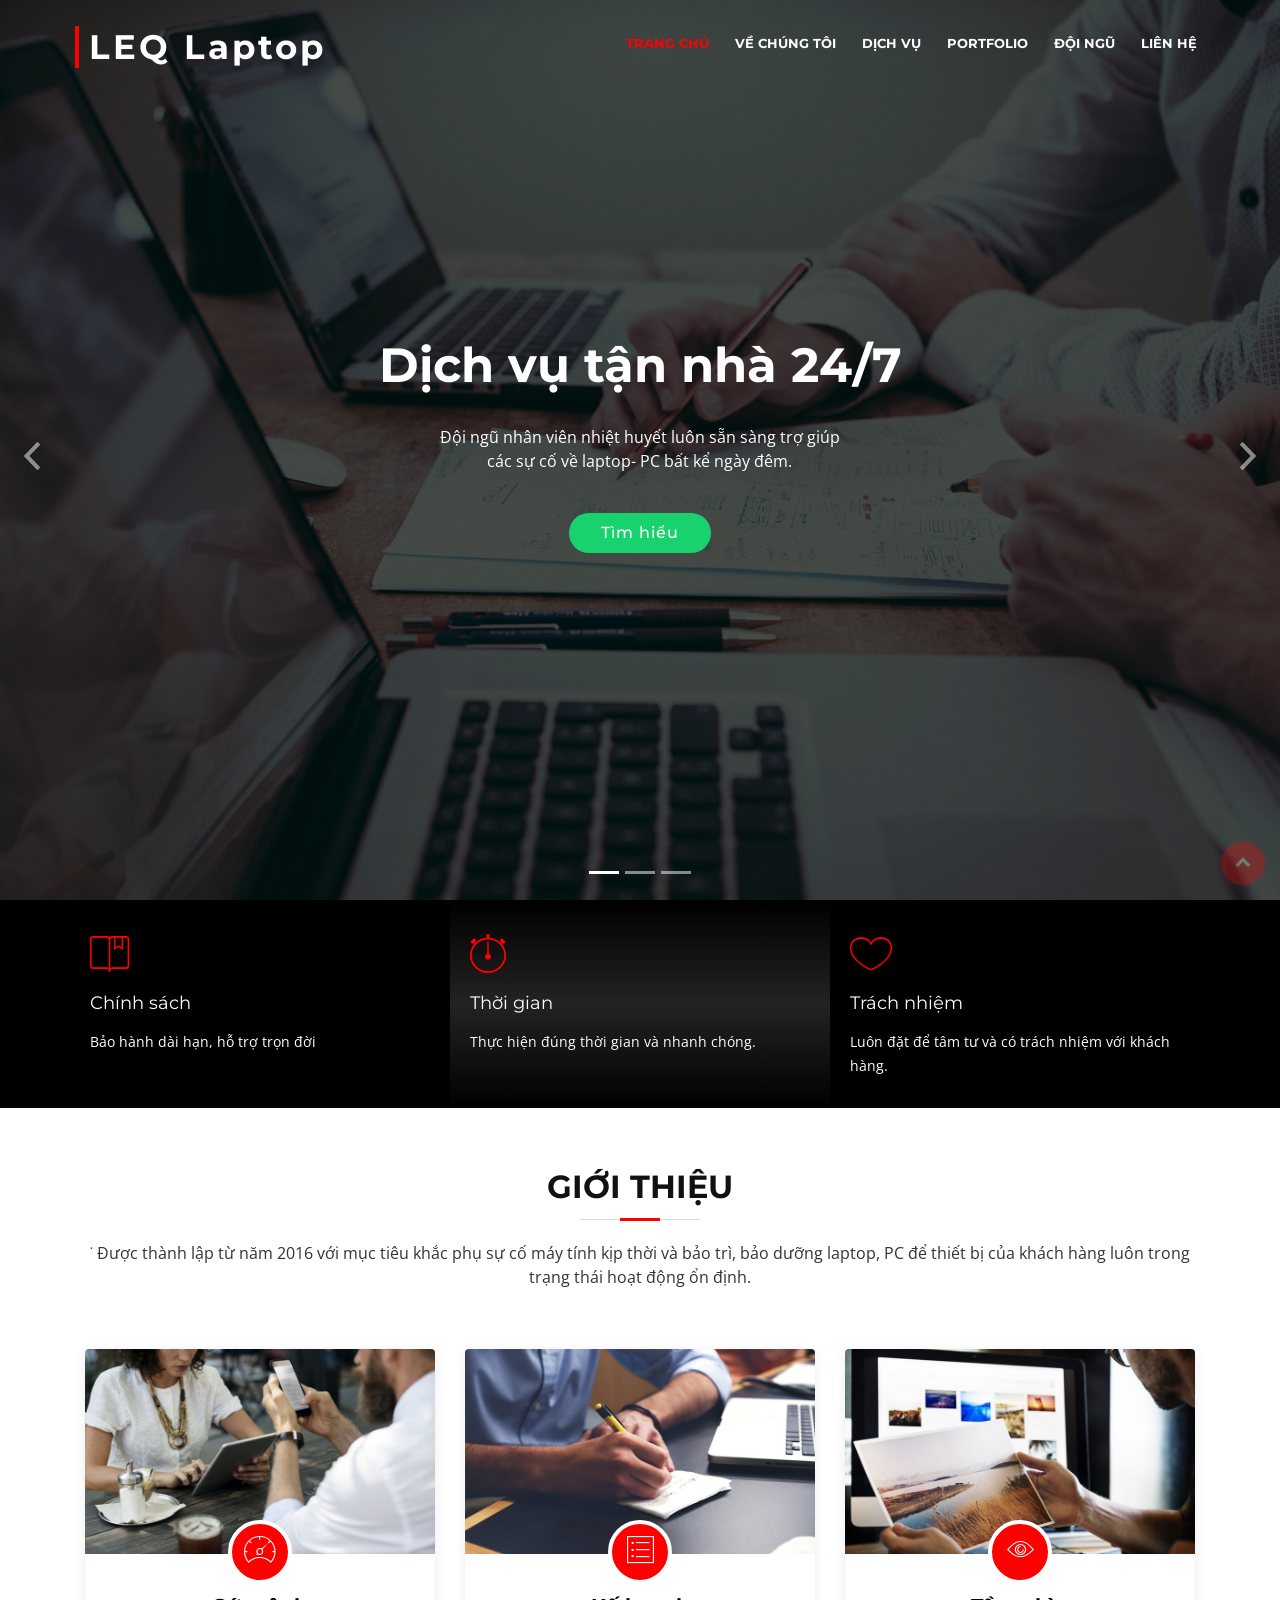
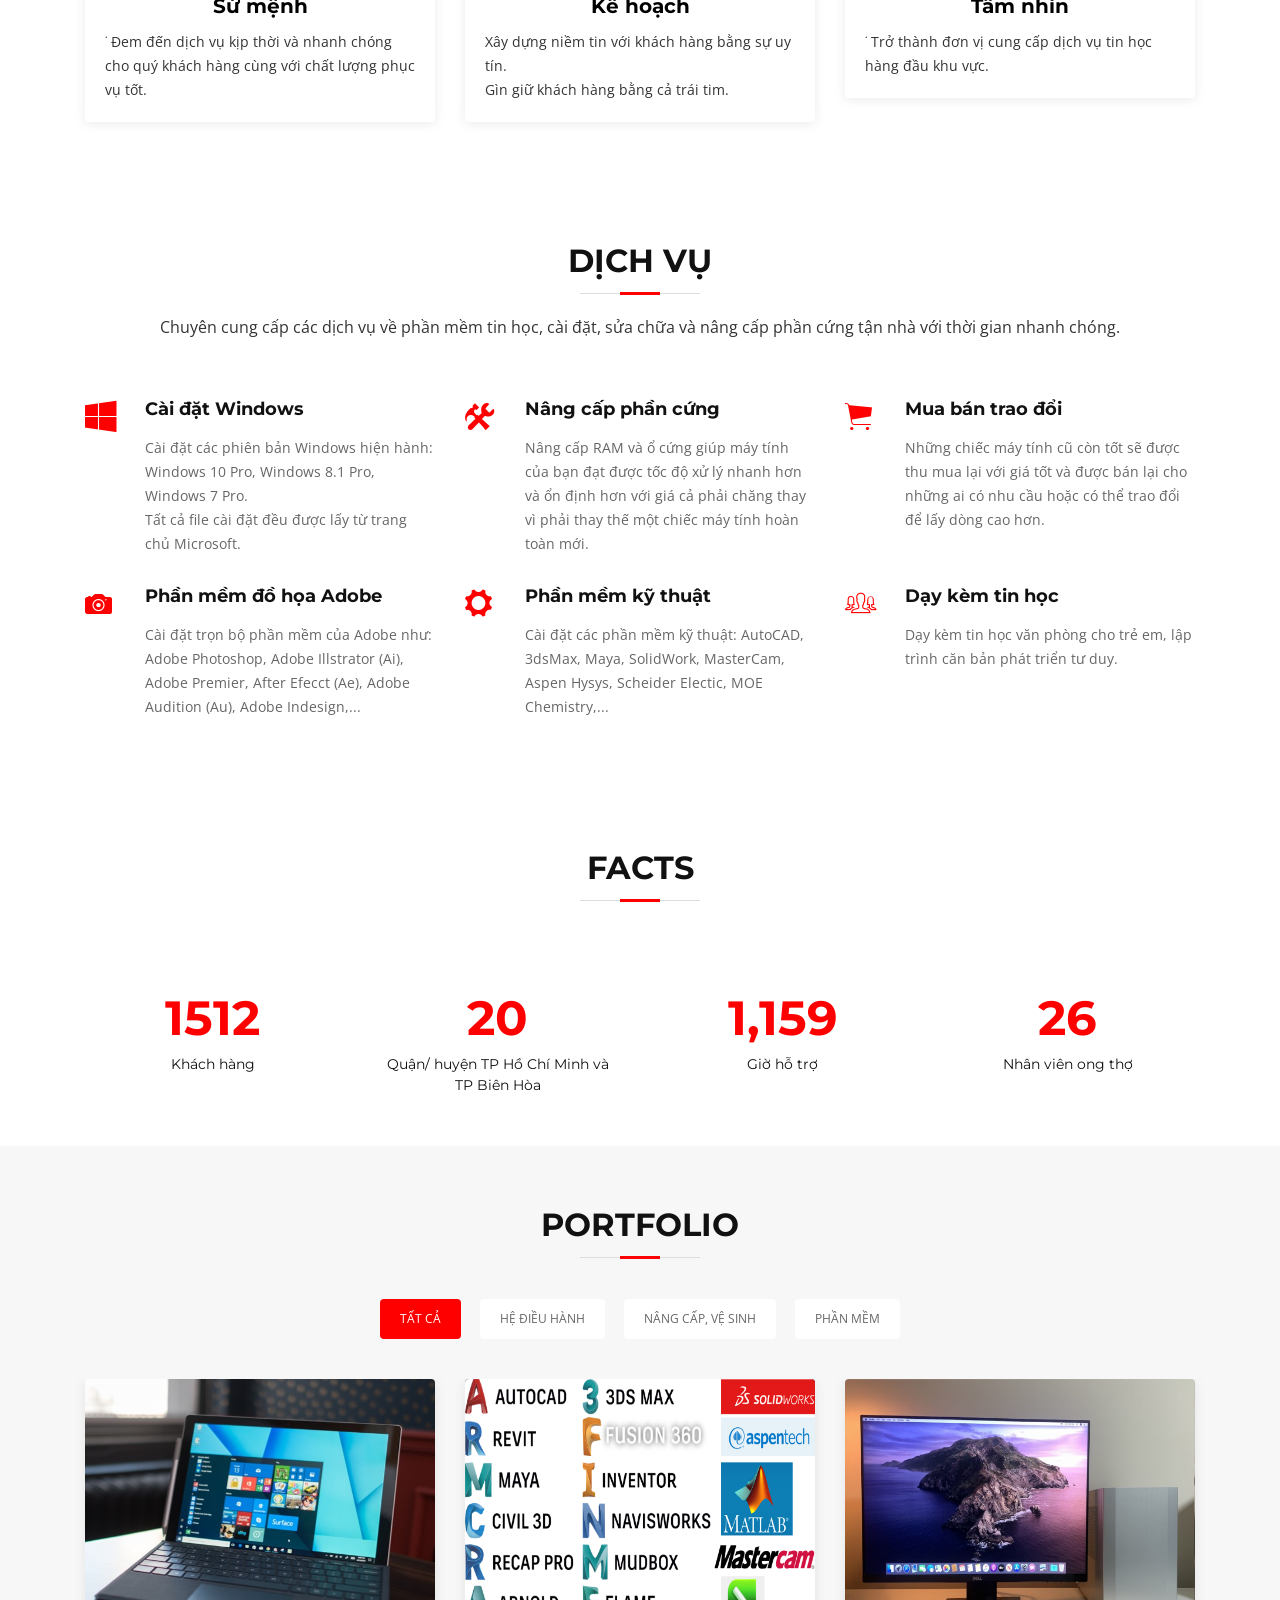
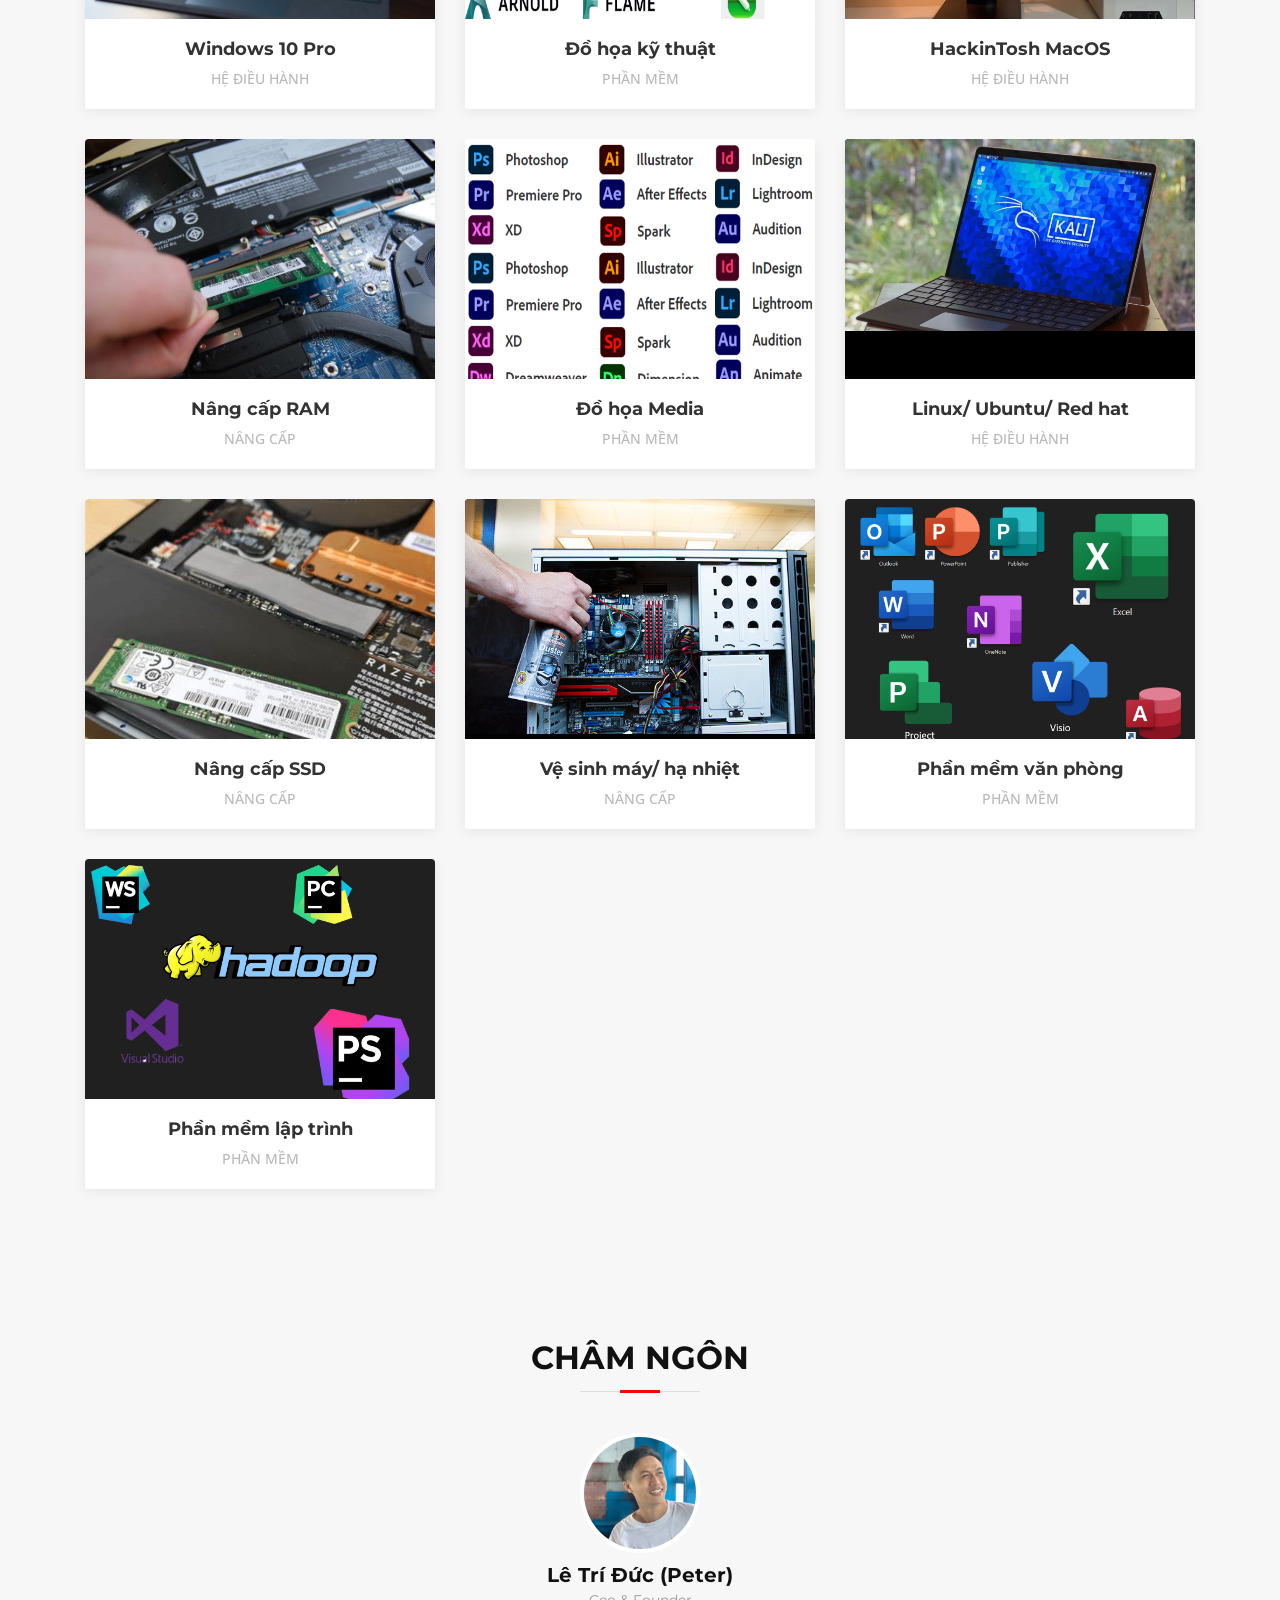
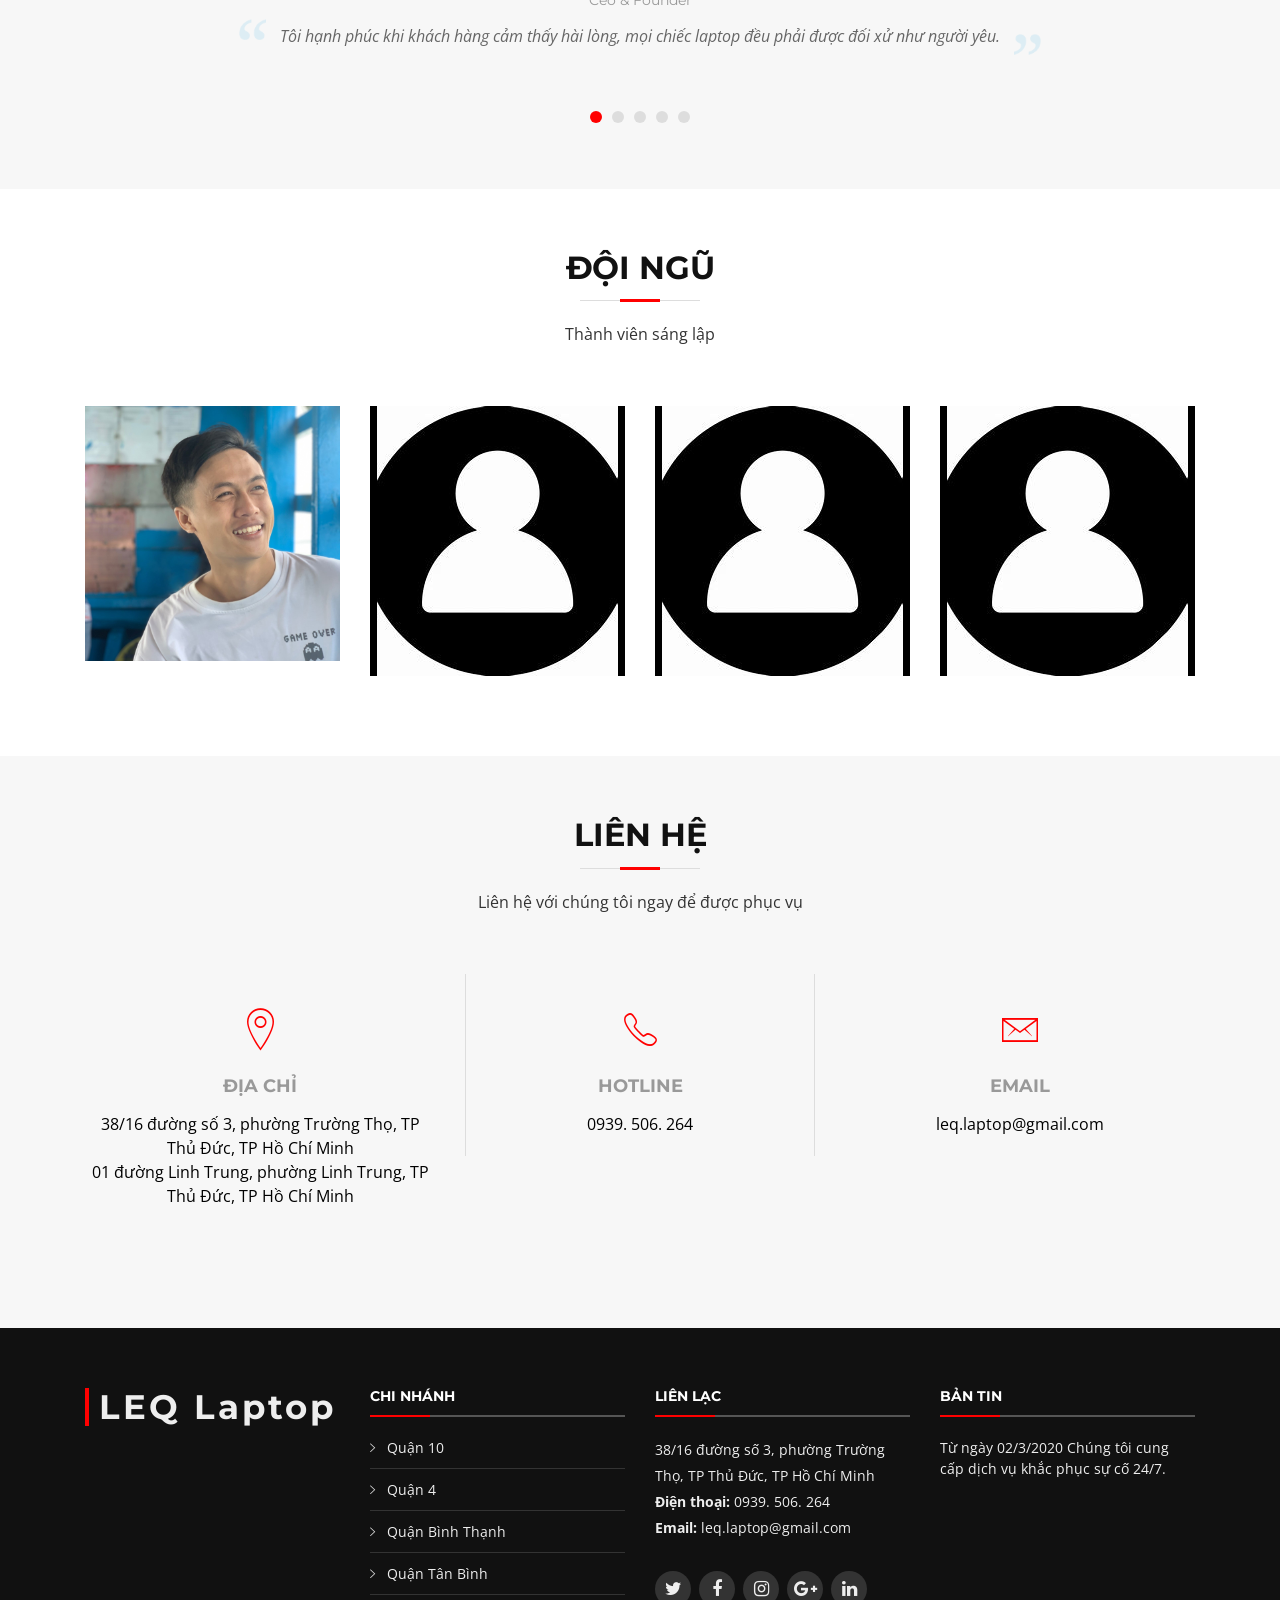
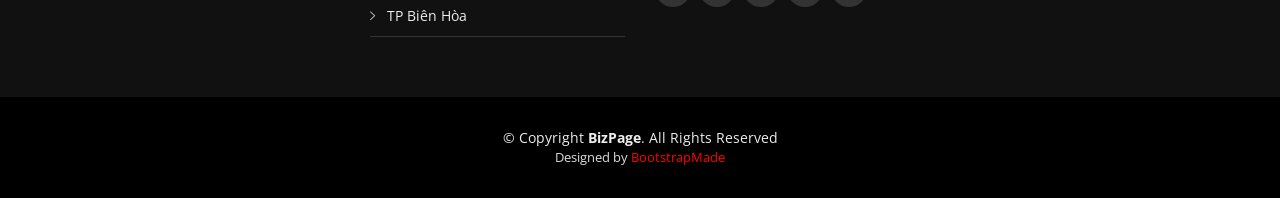
==== commit 78c26386: "updated meta" ====
--- a/index.html
+++ b/index.html
@@ -3,7 +3,46 @@
 
 <head>
   <meta charset="utf-8">
-  <title>SỬA LAPTOP TẬN NHÀ - LEQ</title>
+  <title>Bán Laptop Cũ USA Máy Vi Tính Trạm PC Workstation | LEQ Computer</title>
+  <meta name="title" content="Bán Laptop Cũ USA Máy Vi Tính Trạm PC Workstation" />
+  <meta name="description"
+    content="Máy Tính Nhập Khẩu Chính Hãng Zin Nguyên Bản- Bảo Hành Đến 2 Năm - Dịch Vụ Hậu Mãi Chuyên Nghiệp - Uy Tín Hơn 5 Năm Trong Ngành Computer -LEQ Computer (Since 2016) Bán Laptop Xách Tay, Máy Vi Tính Để Bàn Cũ, Máy Tính Trạm Workstation Chuyên Đồ Họa - Dell Precision Latitude XPS, HP Elitebook, Lenovo Thinkpad" />
+  <meta name="keywords"
+    content="Laptop cu, Laptop usa, laptop xach tay, máy trạm, pc, workstation, laptop mới usa, coder bán Thinkpad" />
+  <meta name="google-site-verification" content="4ljbPJCjKvLo-Pk4Lv2Bx95XpZLySlTmUujfaWKxXlE" />
+  <meta property="og:title" content="Bán Laptop Cũ Mới New USA Máy Vi Tính Trạm PC Workstation" />
+  <meta property="og:description" content="Máy Tính Nhập Khẩu Chính Hãng Zin Nguyên Bản - 
+  Bảo Hành Đến 2 Năm - Dịch Vụ Hậu Mãi Chuyên Nghiệp - 
+  Uy Tín Hơn 5 Năm Trong Ngành Computer -LEQ Computer (Since 2016) 
+  Bán Laptop Xách Tay, Máy Vi Tính Để Bàn Cũ, Máy Tính Trạm Workstation 
+  Chuyên Đồ Họa - Dell Precision Latitude XPS, HP Elitebook, Lenovo Thinkpad" />
+  <meta property="og:type" content="website" />
+  <meta property="fb:app_id" content="" />
+  <meta name="geo.region" content="VN-SG" />
+  <meta name="geo.placename" content="Hồ Chí Minh" />
+  <meta name="geo.position" content="" />
+  <meta name="ICBM" content="" />
+  <meta id="MetaCopyright" name="COPYRIGHT" content="" />
+  <meta id="MetaGenerator" name="GENERATOR" content="" />
+  <meta id="MetaAuthor" name="AUTHOR" content="" />
+  <meta name="RESOURCE-TYPE" content="DOCUMENT" />
+  <meta name="DISTRIBUTION" content="GLOBAL" />
+  <meta name="REVISIT-AFTER" content="1 DAYS" />
+  <meta name="dc.language" content="VN">
+  <meta name="dc.source" content="">
+  <meta name="google-site-verification" content="G1fkaqn3gSDqwZ1l_Qko5yU5ZK6mUOc0Gi9oVmo7Skc" />
+  <meta name="dc.creator" content="" />
+  <link rel="author" href="" />
+  <link rel="publisher" href="" />
+  <meta property="article:author" content="">
+  <!-- Google Tag Manager -->
+  <script>(function(w,d,s,l,i){w[l]=w[l]||[];w[l].push({'gtm.start':
+  new Date().getTime(),event:'gtm.js'});var f=d.getElementsByTagName(s)[0],
+  j=d.createElement(s),dl=l!='dataLayer'?'&l='+l:'';j.async=true;j.src=
+  'https://www.googletagmanager.com/gtm.js?id='+i+dl;f.parentNode.insertBefore(j,f);
+  })(window,document,'script','dataLayer','GTM-K5QPV74');</script>
+  <!-- End Google Tag Manager -->
+  <meta name="google-site-verification" content="4ljbPJCjKvLo-Pk4Lv2Bx95XpZLySlTmUujfaWKxXlE" />
   <meta content="width=device-width, initial-scale=1.0" name="viewport">
   <meta content="" name="keywords">
   <meta content="" name="description">
@@ -28,13 +67,6 @@
 
   <!-- Main Stylesheet File -->
   <link href="css/style.css" rel="stylesheet">
-
-  <!-- =======================================================
-    Theme Name: BizPage
-    Theme URL: https://bootstrapmade.com/bizpage-bootstrap-business-template/
-    Author: BootstrapMade.com
-    License: https://bootstrapmade.com/license/
-  ======================================================= -->
 </head>
 
 <body>
@@ -58,7 +90,7 @@
           <li><a href="#services">Dịch vụ</a></li>
           <li><a href="#portfolio">Portfolio</a></li>
           <li><a href="#team">Đội ngũ</a></li>
-          
+
           <li><a href="#contact">Liên hệ</a></li>
         </ul>
       </nav><!-- #nav-menu-container -->
@@ -165,8 +197,9 @@
         <header class="section-header">
           <h3>Giới thiệu</h3>
           <p>
-            &dot; Được thành lập từ năm 2016 với mục tiêu khắc phụ sự cố máy tính kịp thời và bảo trì, bảo dưỡng laptop, PC để thiết bị của khách hàng luôn trong trạng thái hoạt động ổn định.
-            
+            &dot; Được thành lập từ năm 2016 với mục tiêu khắc phụ sự cố máy tính kịp thời và bảo trì, bảo dưỡng laptop,
+            PC để thiết bị của khách hàng luôn trong trạng thái hoạt động ổn định.
+
           </p>
         </header>
 
@@ -181,7 +214,7 @@
               <h2 class="title"><a href="#">Sứ mệnh</a></h2>
               <p>
                 &dot; Đem đến dịch vụ kịp thời và nhanh chóng cho quý khách hàng cùng với chất lượng phục vụ tốt.
-                
+
               </p>
             </div>
           </div>
@@ -227,7 +260,8 @@
 
         <header class="section-header wow fadeInUp">
           <h3>Dịch vụ</h3>
-          <p>Chuyên cung cấp các dịch vụ về phần mềm tin học, cài đặt, sửa chữa và nâng cấp phần cứng tận nhà với thời gian nhanh chóng.</p>
+          <p>Chuyên cung cấp các dịch vụ về phần mềm tin học, cài đặt, sửa chữa và nâng cấp phần cứng tận nhà với thời
+            gian nhanh chóng.</p>
         </header>
 
         <div class="row">
@@ -235,29 +269,34 @@
           <div class="col-lg-4 col-md-6 box wow bounceInUp" data-wow-duration="1.4s">
             <div class="icon"><i class="ion-social-windows"></i></div>
             <h4 class="title"><a href="">Cài đặt Windows</a></h4>
-            <p class="description">Cài đặt các phiên bản Windows hiện hành: Windows 10 Pro, Windows 8.1 Pro, Windows 7 Pro.
+            <p class="description">Cài đặt các phiên bản Windows hiện hành: Windows 10 Pro, Windows 8.1 Pro, Windows 7
+              Pro.
               <br> Tất cả file cài đặt đều được lấy từ trang chủ Microsoft.
             </p>
           </div>
           <div class="col-lg-4 col-md-6 box wow bounceInUp" data-wow-duration="1.4s">
             <div class="icon"><i class="ion-settings"></i></div>
             <h4 class="title"><a href="">Nâng cấp phần cứng</a></h4>
-            <p class="description">Nâng cấp RAM và ổ cứng giúp máy tính của bạn đạt được tốc độ xử lý nhanh hơn và ổn định hơn với giá cả phải chăng thay vì phải thay thế một chiếc máy tính hoàn toàn mới.</p>
+            <p class="description">Nâng cấp RAM và ổ cứng giúp máy tính của bạn đạt được tốc độ xử lý nhanh hơn và ổn
+              định hơn với giá cả phải chăng thay vì phải thay thế một chiếc máy tính hoàn toàn mới.</p>
           </div>
           <div class="col-lg-4 col-md-6 box wow bounceInUp" data-wow-duration="1.4s">
             <div class="icon"><i class="ion-ios-cart"></i></div>
             <h4 class="title"><a href="">Mua bán trao đổi</a></h4>
-            <p class="description">Những chiếc máy tính cũ còn tốt sẽ được thu mua lại với giá tốt và được bán lại cho những ai có nhu cầu hoặc có thể trao đổi để lấy dòng cao hơn.</p>
+            <p class="description">Những chiếc máy tính cũ còn tốt sẽ được thu mua lại với giá tốt và được bán lại cho
+              những ai có nhu cầu hoặc có thể trao đổi để lấy dòng cao hơn.</p>
           </div>
           <div class="col-lg-4 col-md-6 box wow bounceInUp" data-wow-delay="0.1s" data-wow-duration="1.4s">
             <div class="icon"><i class="ion-ios-camera"></i></div>
             <h4 class="title"><a href="">Phần mềm đồ họa Adobe</a></h4>
-            <p class="description">Cài đặt trọn bộ phần mềm của Adobe như: Adobe Photoshop, Adobe Illstrator (Ai), Adobe Premier, After Efecct (Ae), Adobe Audition (Au), Adobe Indesign,...</p>
+            <p class="description">Cài đặt trọn bộ phần mềm của Adobe như: Adobe Photoshop, Adobe Illstrator (Ai), Adobe
+              Premier, After Efecct (Ae), Adobe Audition (Au), Adobe Indesign,...</p>
           </div>
           <div class="col-lg-4 col-md-6 box wow bounceInUp" data-wow-delay="0.1s" data-wow-duration="1.4s">
             <div class="icon"><i class="ion-gear-a"></i></div>
             <h4 class="title"><a href="">Phần mềm kỹ thuật</a></h4>
-            <p class="description">Cài đặt các phần mềm kỹ thuật: AutoCAD, 3dsMax, Maya, SolidWork, MasterCam, Aspen Hysys, Scheider Electic, MOE Chemistry,...</p>
+            <p class="description">Cài đặt các phần mềm kỹ thuật: AutoCAD, 3dsMax, Maya, SolidWork, MasterCam, Aspen
+              Hysys, Scheider Electic, MOE Chemistry,...</p>
           </div>
           <div class="col-lg-4 col-md-6 box wow bounceInUp" data-wow-delay="0.1s" data-wow-duration="1.4s">
             <div class="icon"><i class="ion-ios-people-outline"></i></div>
@@ -341,7 +380,7 @@
                 <img src="img/portfolio/win.jpg" class="img-fluid" alt="">
                 <a href="img/portfolio/win.jpg" data-lightbox="portfolio" data-title="App 1" class="link-preview"
                   title="Preview"><i class="ion ion-eye"></i></a>
-               
+
               </figure>
 
               <div class="portfolio-info">
@@ -357,7 +396,7 @@
                 <img src="img/portfolio/Autodesk.png" class="img-fluid" alt="">
                 <a href="img/portfolio/Autodesk.png" class="link-preview" data-lightbox="portfolio" data-title="Web 3"
                   title="Preview"><i class="ion ion-eye"></i></a>
-               
+
               </figure>
 
               <div class="portfolio-info">
@@ -373,7 +412,7 @@
                 <img src="img/portfolio/hackintosh.png" class="img-fluid" alt="">
                 <a href="img/portfolio/hackintosh.png" class="link-preview" data-lightbox="portfolio" data-title="App 2"
                   title="Preview"><i class="ion ion-eye"></i></a>
-               
+
               </figure>
 
               <div class="portfolio-info">
@@ -389,7 +428,7 @@
                 <img src="img/portfolio/ram.jpg" class="img-fluid" alt="">
                 <a href="img/portfolio/ram.jpg" class="link-preview" data-lightbox="portfolio" data-title="Card 2"
                   title="Preview"><i class="ion ion-eye"></i></a>
-               
+
               </figure>
 
               <div class="portfolio-info">
@@ -405,7 +444,7 @@
                 <img src="img/portfolio/Adobe.png" class="img-fluid" alt="">
                 <a href="img/portfolio/Adobe.png" class="link-preview" data-lightbox="portfolio" data-title="Web 2"
                   title="Preview"><i class="ion ion-eye"></i></a>
-               
+
               </figure>
 
               <div class="portfolio-info">
@@ -421,7 +460,7 @@
                 <img src="img/portfolio/kali.jpg" class="img-fluid" alt="">
                 <a href="img/portfolio/kali.jpg" class="link-preview" data-lightbox="portfolio" data-title="App 3"
                   title="Preview"><i class="ion ion-eye"></i></a>
-               
+
               </figure>
 
               <div class="portfolio-info">
@@ -437,7 +476,7 @@
                 <img src="img/portfolio/ssd.jpg" class="img-fluid" alt="">
                 <a href="img/portfolio/ssd.jpg" class="link-preview" data-lightbox="portfolio" data-title="Card 1"
                   title="Preview"><i class="ion ion-eye"></i></a>
-               
+
               </figure>
 
               <div class="portfolio-info">
@@ -453,7 +492,7 @@
                 <img src="img/portfolio/clean.jpg" class="img-fluid" alt="">
                 <a href="img/portfolio/clean.jpg" class="link-preview" data-lightbox="portfolio" data-title="Card 3"
                   title="Preview"><i class="ion ion-eye"></i></a>
-               
+
               </figure>
 
               <div class="portfolio-info">
@@ -469,7 +508,7 @@
                 <img src="img/portfolio/office.png" class="img-fluid" alt="">
                 <a href="img/portfolio/office.png" class="link-preview" data-lightbox="portfolio" data-title="Web 1"
                   title="Preview"><i class="ion ion-eye"></i></a>
-               
+
               </figure>
 
               <div class="portfolio-info">
@@ -484,7 +523,7 @@
                 <img src="img/portfolio/code.png" class="img-fluid" alt="">
                 <a href="img/portfolio/code.png" class="link-preview" data-lightbox="portfolio" data-title="Web 1"
                   title="Preview"><i class="ion ion-eye"></i></a>
-               
+
               </figure>
 
               <div class="portfolio-info">
@@ -499,7 +538,7 @@
       </div>
     </section><!-- #portfolio -->
 
-   
+
 
     <!--==========================
       Clients Section
@@ -706,7 +745,7 @@
 
         </div>
 
-       
+
 
       </div>
     </section><!-- #contact -->
@@ -758,7 +797,7 @@
           <div class="col-lg-3 col-md-6 footer-newsletter">
             <h4>Bản tin</h4>
             <p>Từ ngày 02/3/2020 Chúng tôi cung cấp dịch vụ khắc phục sự cố 24/7.</p>
-            
+
           </div>
 
         </div>
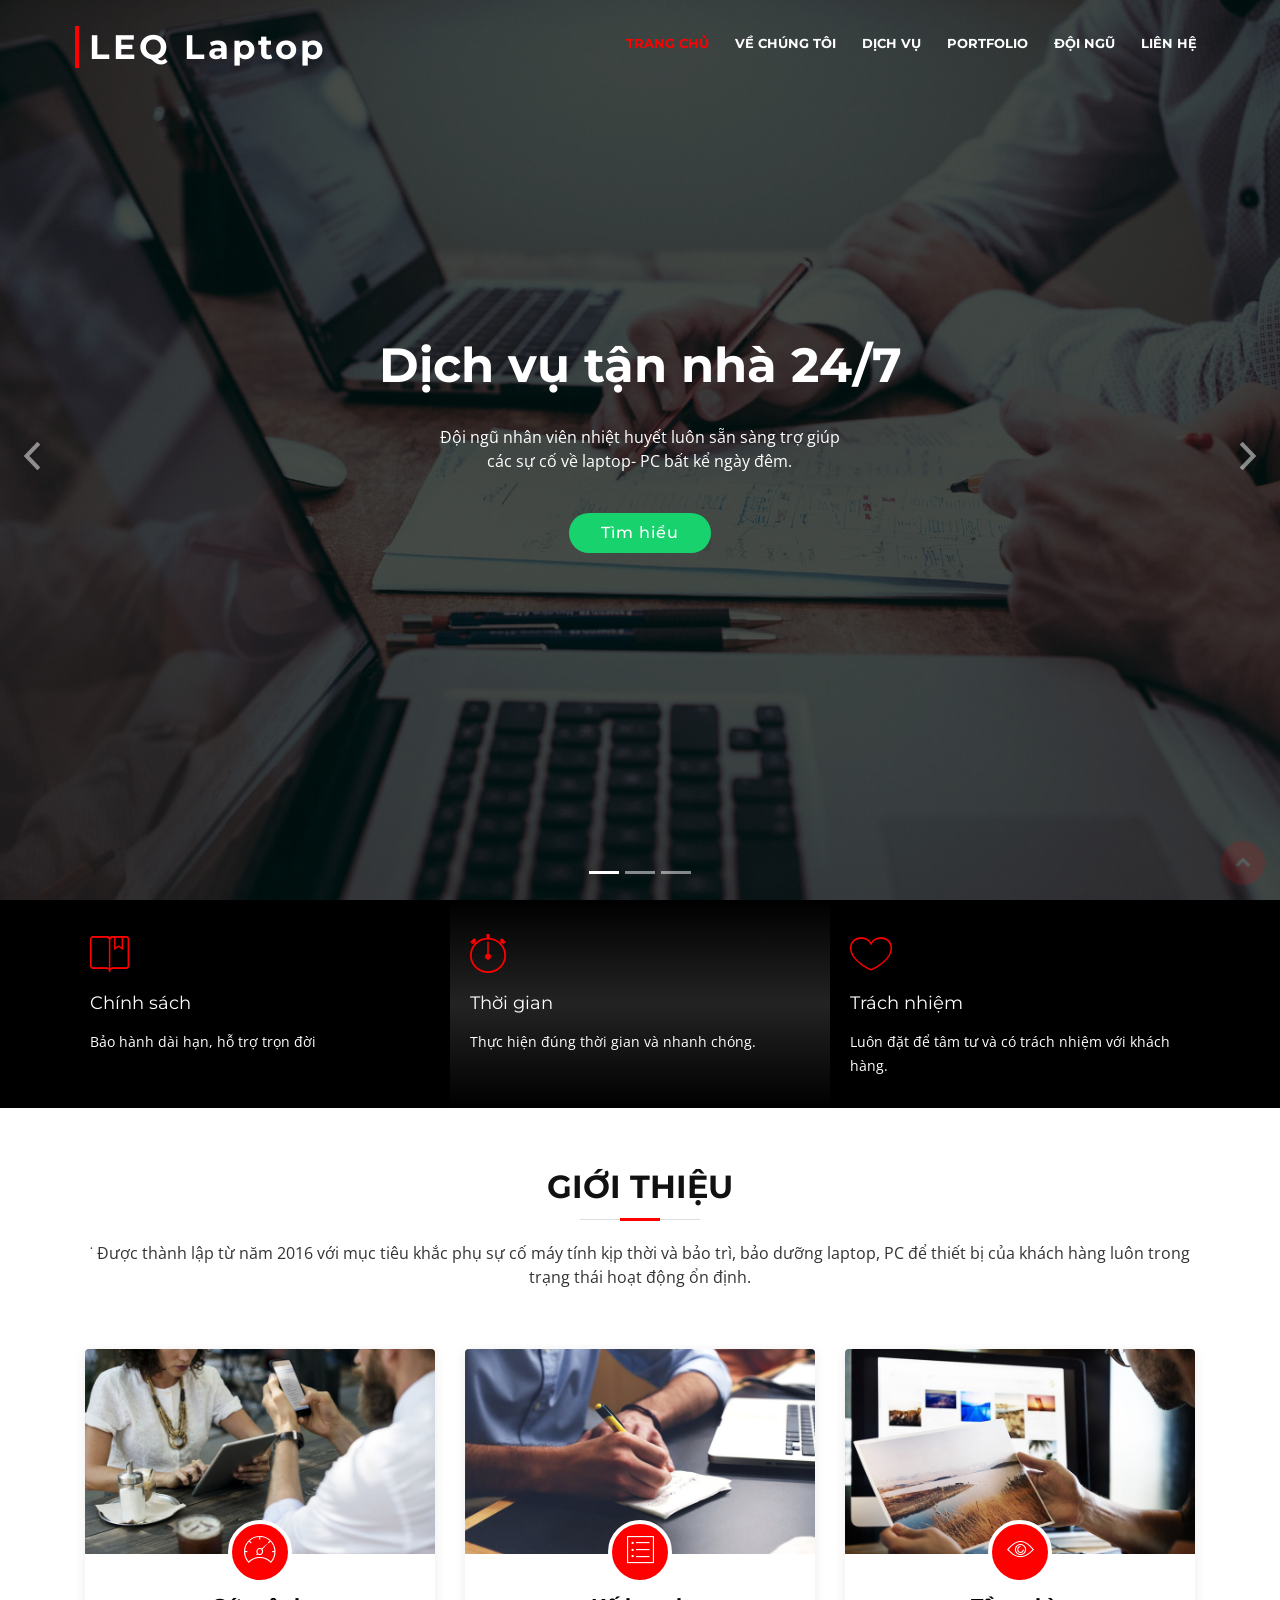
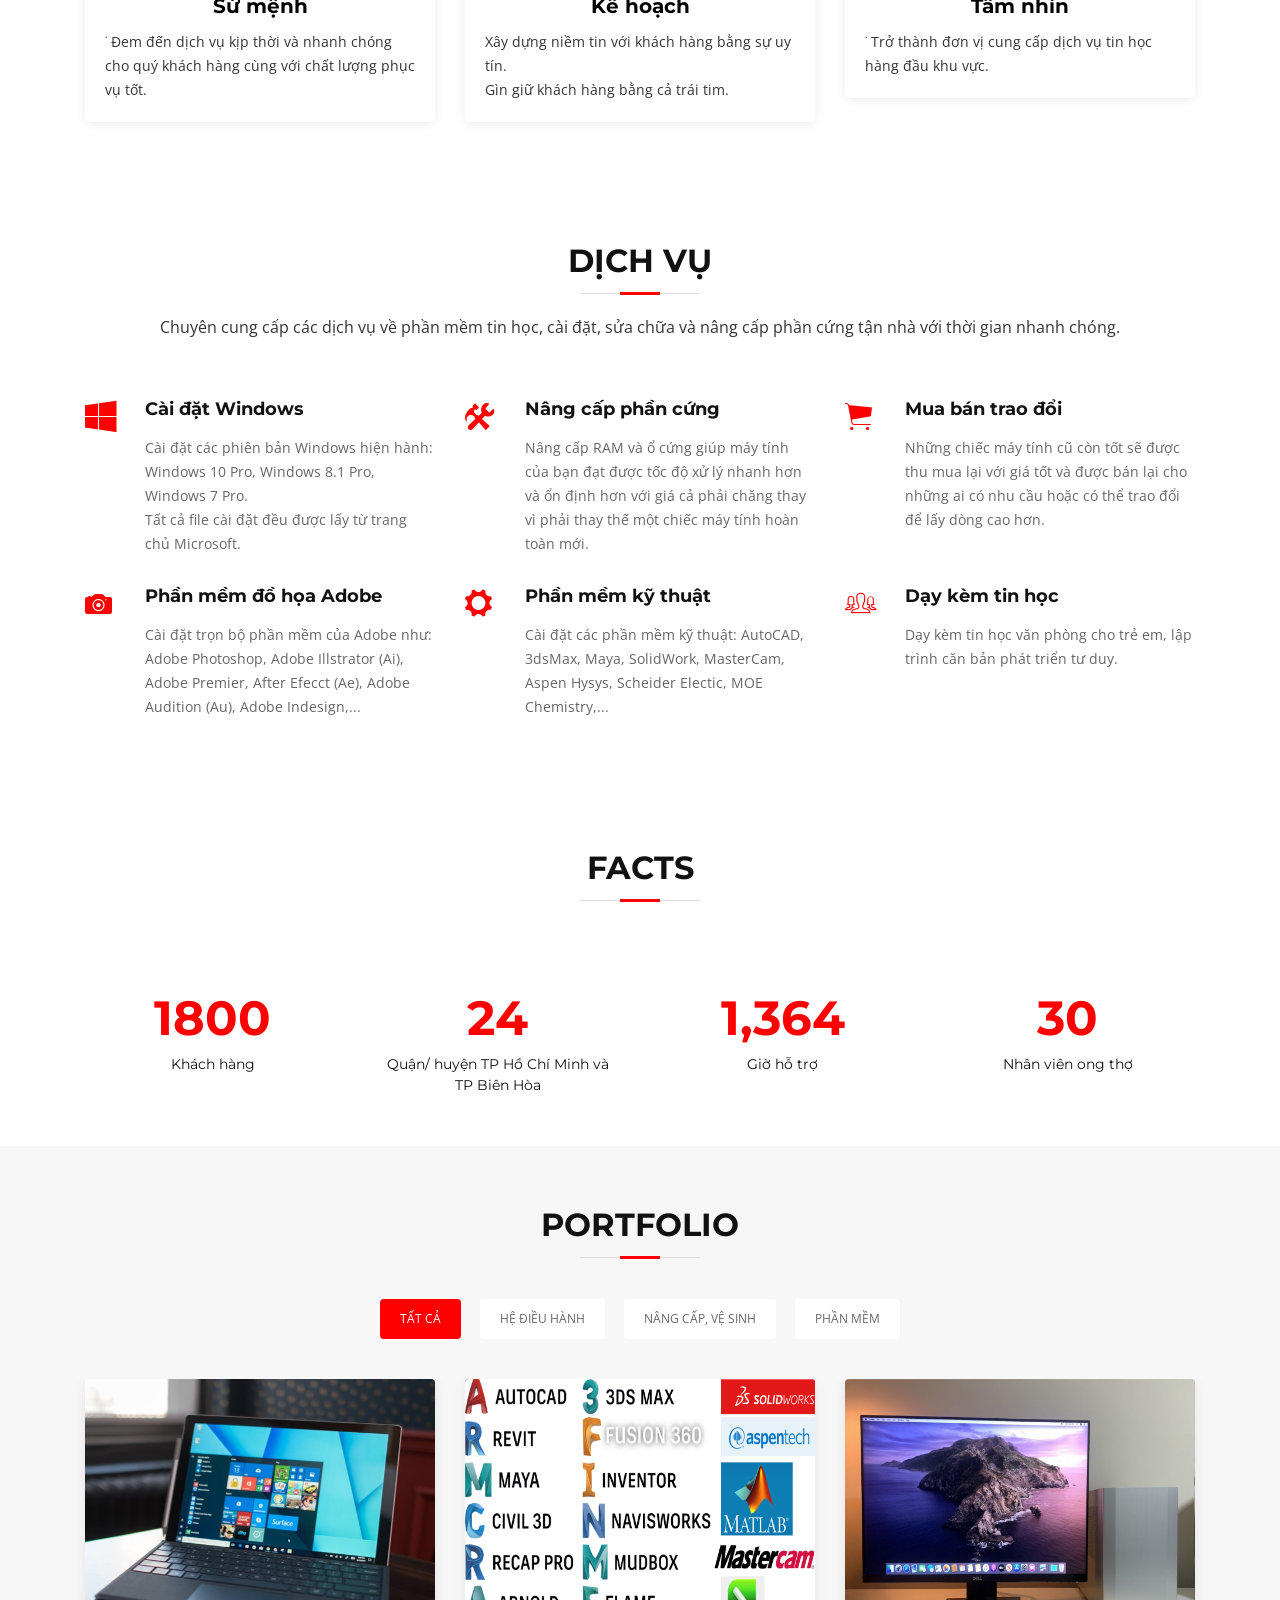
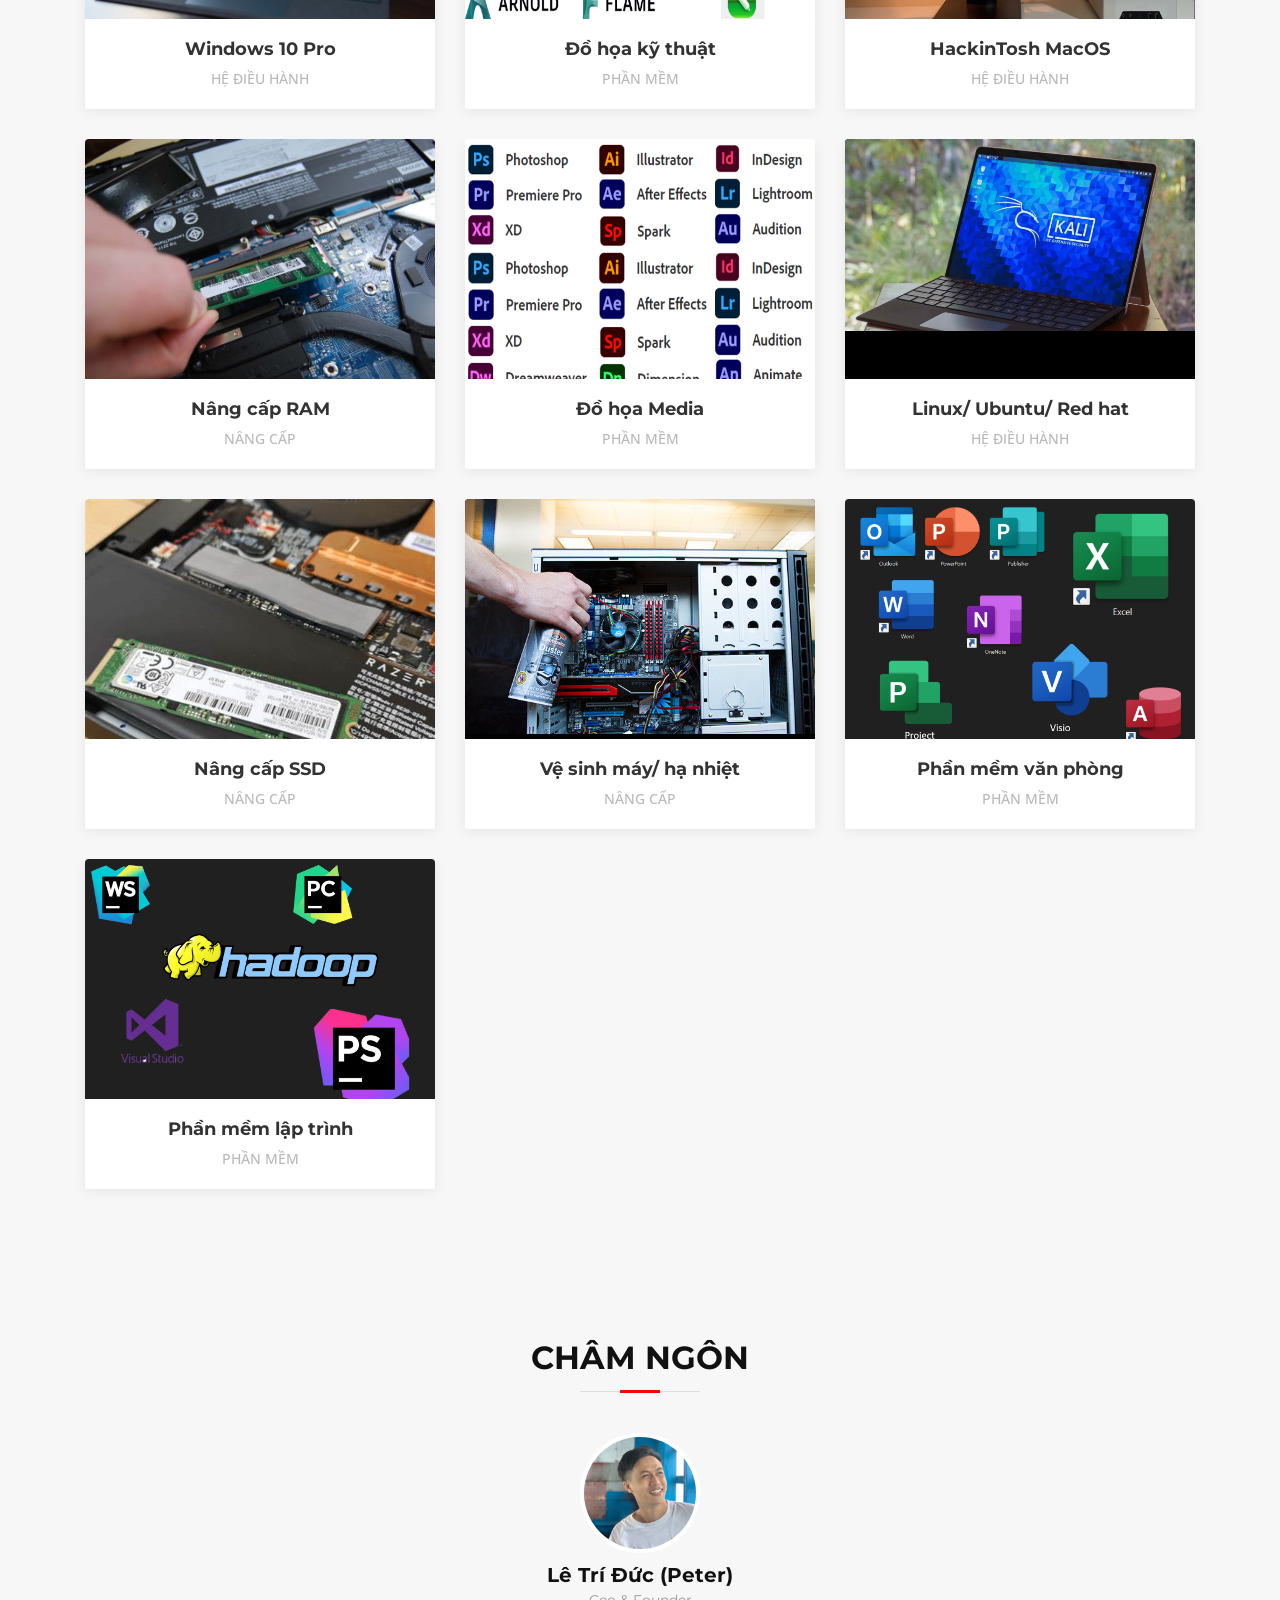
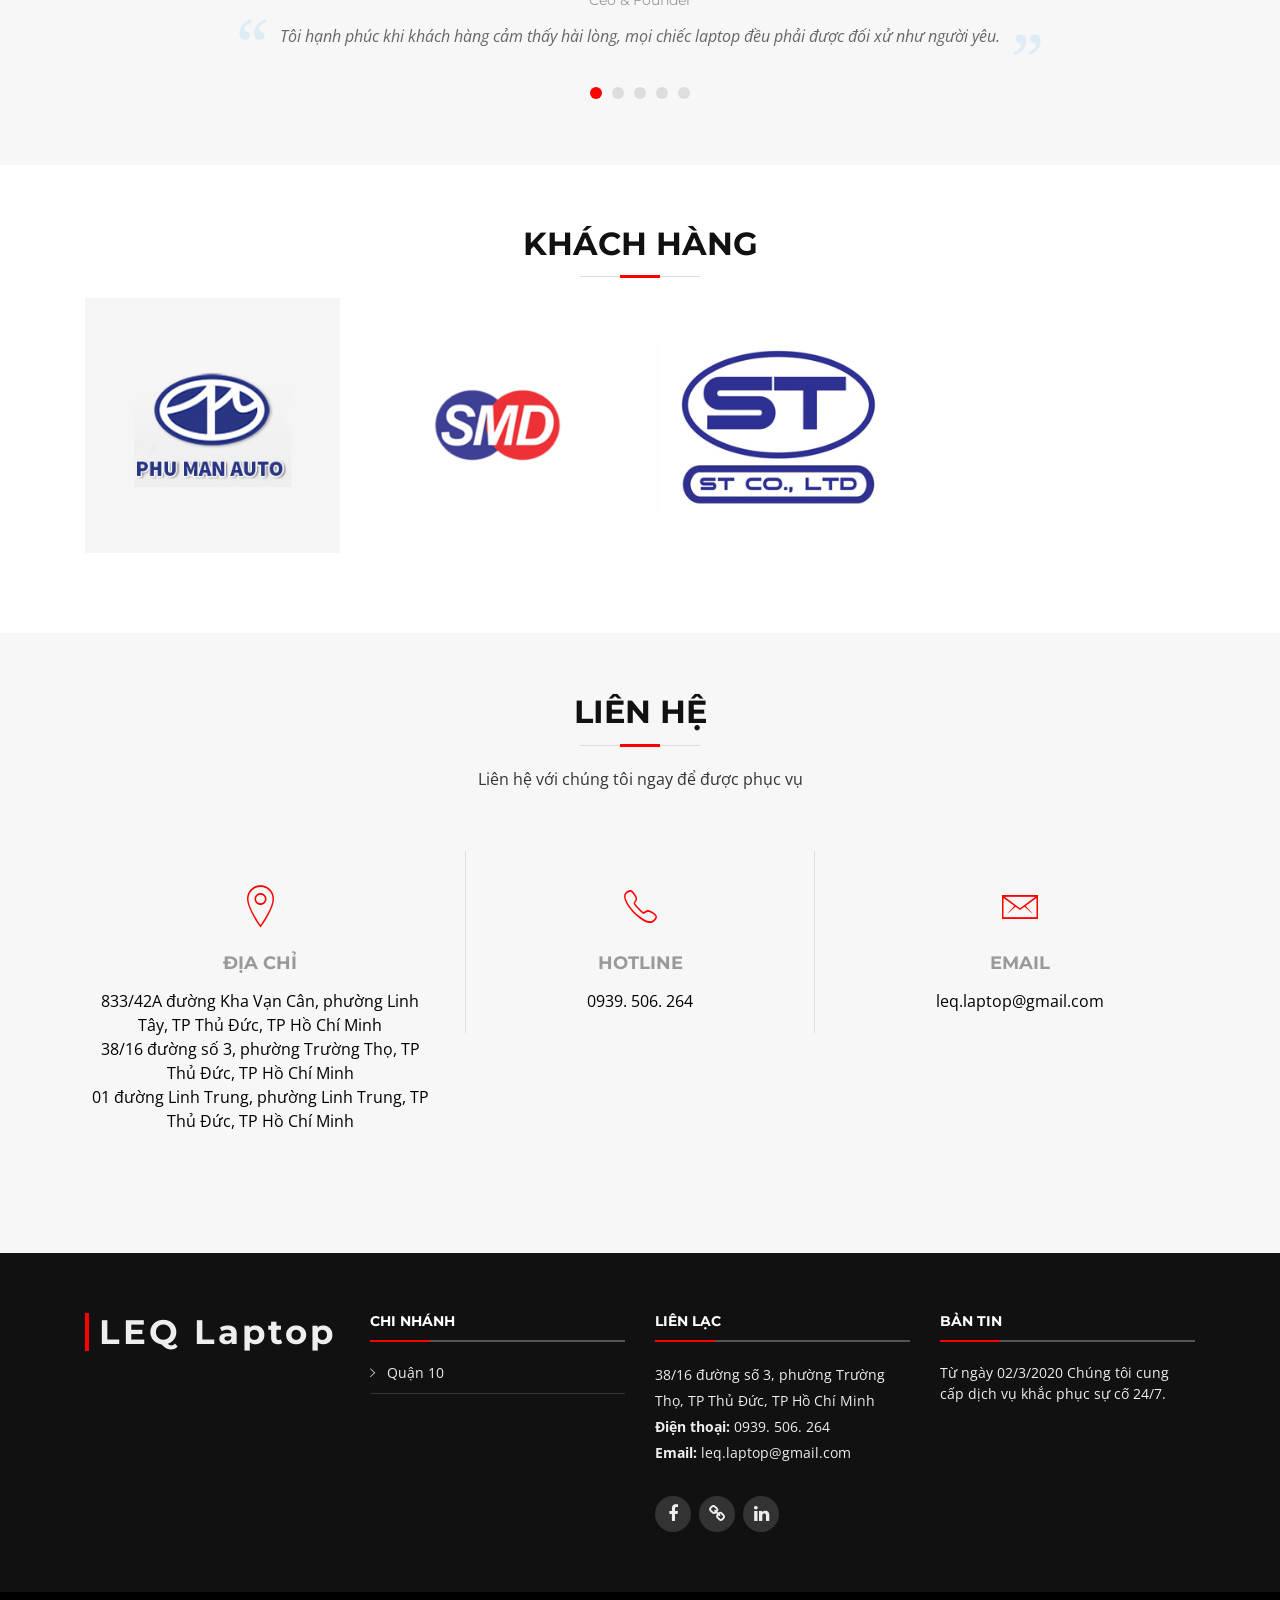
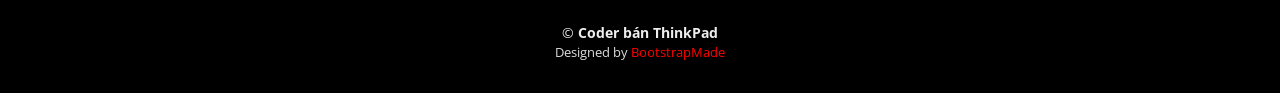
==== commit ca725d91: "updated links" ====
--- a/index.html
+++ b/index.html
@@ -566,11 +566,10 @@
           <div class="testimonial-item">
             <img src="img/OIP.jpg" class="testimonial-img" alt="">
             <h3>Huy Long</h3>
-            <h4>Designer</h4>
+            <h4>Technical</h4>
             <p>
               <img src="img/quote-sign-left.png" class="quote-sign-left" alt="">
-              Export tempor illum tamen malis malis eram quae irure esse labore quem cillum quid cillum eram malis
-              quorum velit fore eram velit sunt aliqua noster fugiat irure amet legam anim culpa.
+              "Brick walls are there for a reason: they let us prove how badly we want things." - Andy Pausch.
               <img src="img/quote-sign-right.png" class="quote-sign-right" alt="">
             </p>
           </div>
@@ -578,11 +577,10 @@
           <div class="testimonial-item">
             <img src="img/OIP.jpg" class="testimonial-img" alt="">
             <h3>Tuấn Nguyễn</h3>
-            <h4>Store Owner</h4>
+            <h4>Technical</h4>
             <p>
               <img src="img/quote-sign-left.png" class="quote-sign-left" alt="">
-              Enim nisi quem export duis labore cillum quae magna enim sint quorum nulla quem veniam duis minim tempor
-              labore quem eram duis noster aute amet eram fore quis sint minim.
+              "The difference between who you are, and who you want to be, is what you do." - Margaret Thatcher
               <img src="img/quote-sign-right.png" class="quote-sign-right" alt="">
             </p>
           </div>
@@ -590,11 +588,10 @@
           <div class="testimonial-item">
             <img src="img/OIP.jpg" class="testimonial-img" alt="">
             <h3>Hồng Lợi</h3>
-            <h4>Freelancer</h4>
+            <h4>Staff</h4>
             <p>
               <img src="img/quote-sign-left.png" class="quote-sign-left" alt="">
-              Fugiat enim eram quae cillum dolore dolor amet nulla culpa multos export minim fugiat minim velit minim
-              dolor enim duis veniam ipsum anim magna sunt elit fore quem dolore labore illum veniam.
+              "If you can't explain it simply, you don't understand it well enough." - Albert Einstein
               <img src="img/quote-sign-right.png" class="quote-sign-right" alt="">
             </p>
           </div>
@@ -602,11 +599,10 @@
           <div class="testimonial-item">
             <img src="img/OIP.jpg" class="testimonial-img" alt="">
             <h3>Ngọc Trường</h3>
-            <h4>Entrepreneur</h4>
+            <h4>Staff</h4>
             <p>
               <img src="img/quote-sign-left.png" class="quote-sign-left" alt="">
-              Quis quorum aliqua sint quem legam fore sunt eram irure aliqua veniam tempor noster veniam enim culpa
-              labore duis sunt culpa nulla illum cillum fugiat legam esse veniam culpa fore nisi cillum quid.
+              "Live as if you were to die tomorrow. Learn as if you were to live forever”. – Mahatma Gandhi
               <img src="img/quote-sign-right.png" class="quote-sign-right" alt="">
             </p>
           </div>
@@ -622,23 +618,20 @@
     <section id="team">
       <div class="container">
         <div class="section-header wow fadeInUp">
-          <h3>Đội ngũ</h3>
-          <p>Thành viên sáng lập</p>
+          <h3>Khách hàng</h3>
         </div>
 
         <div class="row">
 
           <div class="col-lg-3 col-md-6 wow fadeInUp">
             <div class="member">
-              <img src="img/boss.jpg" class="img-fluid" alt="">
+              <img src="img/clients/phuman.jpg" class="img-fluid" alt="">
               <div class="member-info">
                 <div class="member-info-content">
-                  <h4>Lê Trí Đức (Peter)</h4>
-                  <span>Ceo &amp; Founder</span>
+                  <h4>Phú Mẫn Auto</h4>
+                  <span>CN Biên Hòa</span>
                   <div class="social">
-                    <a href="https://fb.com/allerwill"><i class="fa fa-facebook"></i></a>
-                    <a href="https://github.com/allerwill"><i class="fa fa-github"></i></a>
-                    <a href="https://linkedin.com/in/allerwill"><i class="fa fa-linkedin"></i></a>
+                    <a href="https://otophuman.vn/" target="blank"><i class="fa fa-globe"></i></a>
                   </div>
                 </div>
               </div>
@@ -647,16 +640,13 @@
 
           <div class="col-lg-3 col-md-6 wow fadeInUp" data-wow-delay="0.1s">
             <div class="member">
-              <img src="img/OIP.jpg" class="img-fluid" alt="">
+              <img src="img/clients/sumodo.png" class="img-fluid" alt="">
               <div class="member-info">
                 <div class="member-info-content">
-                  <h4>Sarah Jhonson</h4>
-                  <span>Product Manager</span>
+                  <h4>Cty cơ điện Sumodo</h4>
+                  <span>Quận 4 - TP. Hồ Chí Minh</span>
                   <div class="social">
-                    <a href=""><i class="fa fa-twitter"></i></a>
-                    <a href="https://www.facebook.com/LEQLaptop/"><i class="fa fa-facebook"></i></a>
-                    <a href=""><i class="fa fa-google-plus"></i></a>
-                    <a href=""><i class="fa fa-linkedin"></i></a>
+                    <a href="http://sumodo.vn/" target="blank"><i class="fa fa-globe"></i></a>
                   </div>
                 </div>
               </div>
@@ -665,22 +655,19 @@
 
           <div class="col-lg-3 col-md-6 wow fadeInUp" data-wow-delay="0.2s">
             <div class="member">
-              <img src="img/OIP.jpg" class="img-fluid" alt="">
+              <img src="img/clients/songtran.jpg" class="img-fluid" alt="">
               <div class="member-info">
                 <div class="member-info-content">
-                  <h4>William Anderson</h4>
-                  <span>CTO</span>
+                  <h4>Cty Xây dựng Song Trân</h4>
+                  <span>Quận 10 - TP. Hồ Chí Minh</span>
                   <div class="social">
-                    <a href=""><i class="fa fa-twitter"></i></a>
-                    <a href=""><i class="fa fa-facebook"></i></a>
-                    <a href=""><i class="fa fa-google-plus"></i></a>
-                    <a href=""><i class="fa fa-linkedin"></i></a>
+                    <a href="https://www.songtranspa.com/" target="blank"><i class="fa fa-globe"></i></a>
                   </div>
                 </div>
               </div>
             </div>
           </div>
-
+<!-- 
           <div class="col-lg-3 col-md-6 wow fadeInUp" data-wow-delay="0.3s">
             <div class="member">
               <img src="img/OIP.jpg" class="img-fluid" alt="">
@@ -697,7 +684,7 @@
                 </div>
               </div>
             </div>
-          </div>
+          </div> -->
 
         </div>
 
@@ -721,9 +708,9 @@
             <div class="contact-address">
               <i class="ion-ios-location-outline"></i>
               <h3>Địa chỉ</h3>
+              <address>833/42A đường Kha Vạn Cân, phường Linh Tây, TP Thủ Đức, TP Hồ Chí Minh</address>
               <address>38/16 đường số 3, phường Trường Thọ, TP Thủ Đức, TP Hồ Chí Minh</address>
               <address>01 đường Linh Trung, phường Linh Trung, TP Thủ Đức, TP Hồ Chí Minh</address>
-
             </div>
           </div>
 
@@ -768,11 +755,11 @@
           <div class="col-lg-3 col-md-6 footer-links">
             <h4>Chi nhánh</h4>
             <ul>
-              <li><i class="ion-ios-arrow-right"></i> <a href="#">Quận 10</a></li>
-              <li><i class="ion-ios-arrow-right"></i> <a href="#">Quận 4</a></li>
+              <li><i class="ion-ios-arrow-right"></i> <a href="https://goo.gl/maps/3C2MrFuVvW3JusoN8" target="blank">Quận 10</a></li>
+              <!-- <li><i class="ion-ios-arrow-right"></i> <a href="#">Quận 4</a></li>
               <li><i class="ion-ios-arrow-right"></i> <a href="#">Quận Bình Thạnh</a></li>
               <li><i class="ion-ios-arrow-right"></i> <a href="#">Quận Tân Bình</a></li>
-              <li><i class="ion-ios-arrow-right"></i> <a href="#">TP Biên Hòa</a></li>
+              <li><i class="ion-ios-arrow-right"></i> <a href="#">TP Biên Hòa</a></li> -->
             </ul>
           </div>
 
@@ -785,11 +772,9 @@
             </p>
 
             <div class="social-links">
-              <a href="#" class="twitter"><i class="fa fa-twitter"></i></a>
-              <a href="#" class="facebook"><i class="fa fa-facebook"></i></a>
-              <a href="#" class="instagram"><i class="fa fa-instagram"></i></a>
-              <a href="#" class="google-plus"><i class="fa fa-google-plus"></i></a>
-              <a href="#" class="linkedin"><i class="fa fa-linkedin"></i></a>
+              <a href="https://facebook.com/LEQ-Computer" target="blank" class="facebook"><i class="fa fa-facebook"></i></a>
+              <a href="https://www.chotot.com/user/ab25a872f32cf4ce4b593a97ba08c3ea" target="blank" class="link"><i class="fa fa-link"></i></a>
+              <a href="https://www.linkedin.com/in/allerwill" target="blank" class="linkedin"><i class="fa fa-linkedin"></i></a>
             </div>
 
           </div>
@@ -806,7 +791,7 @@
 
     <div class="container">
       <div class="copyright">
-        &copy; Copyright <strong>BizPage</strong>. All Rights Reserved
+        &copy; <strong>Coder bán ThinkPad</strong>
       </div>
       <div class="credits">
         <!--
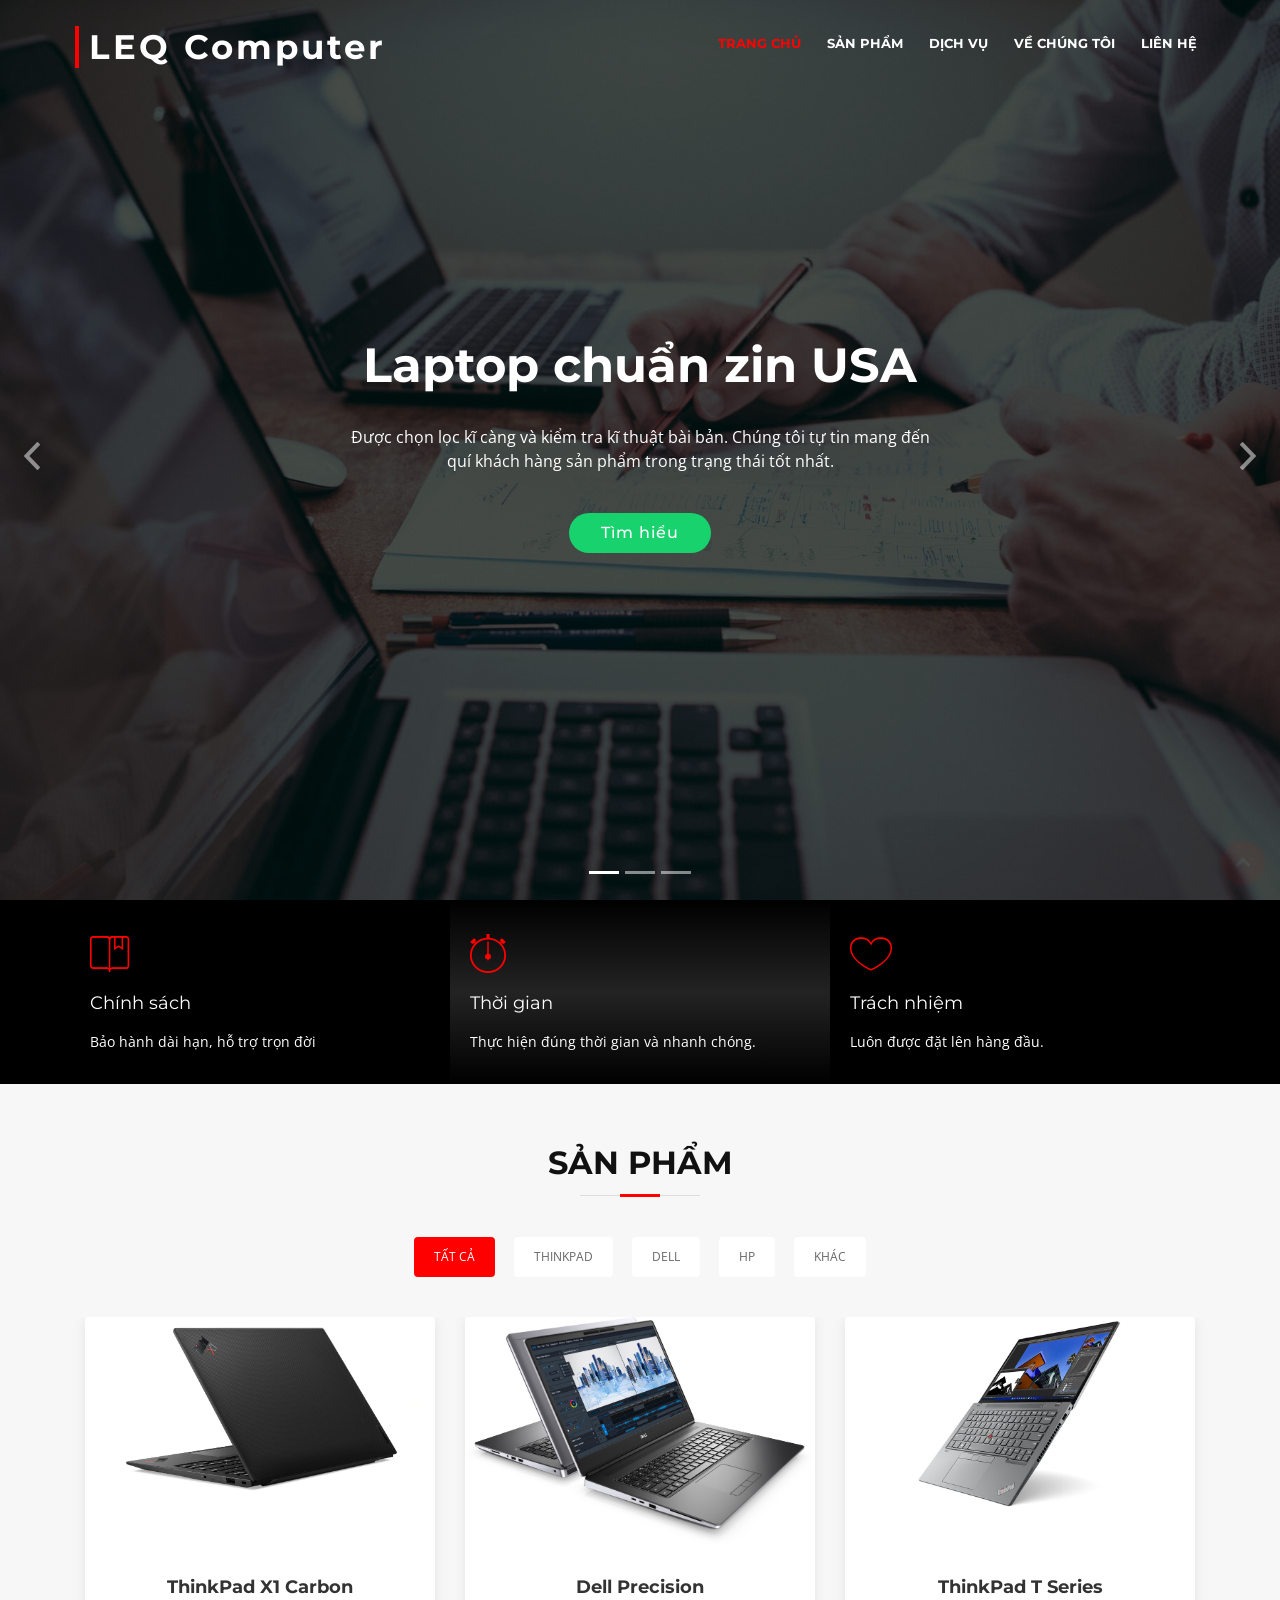
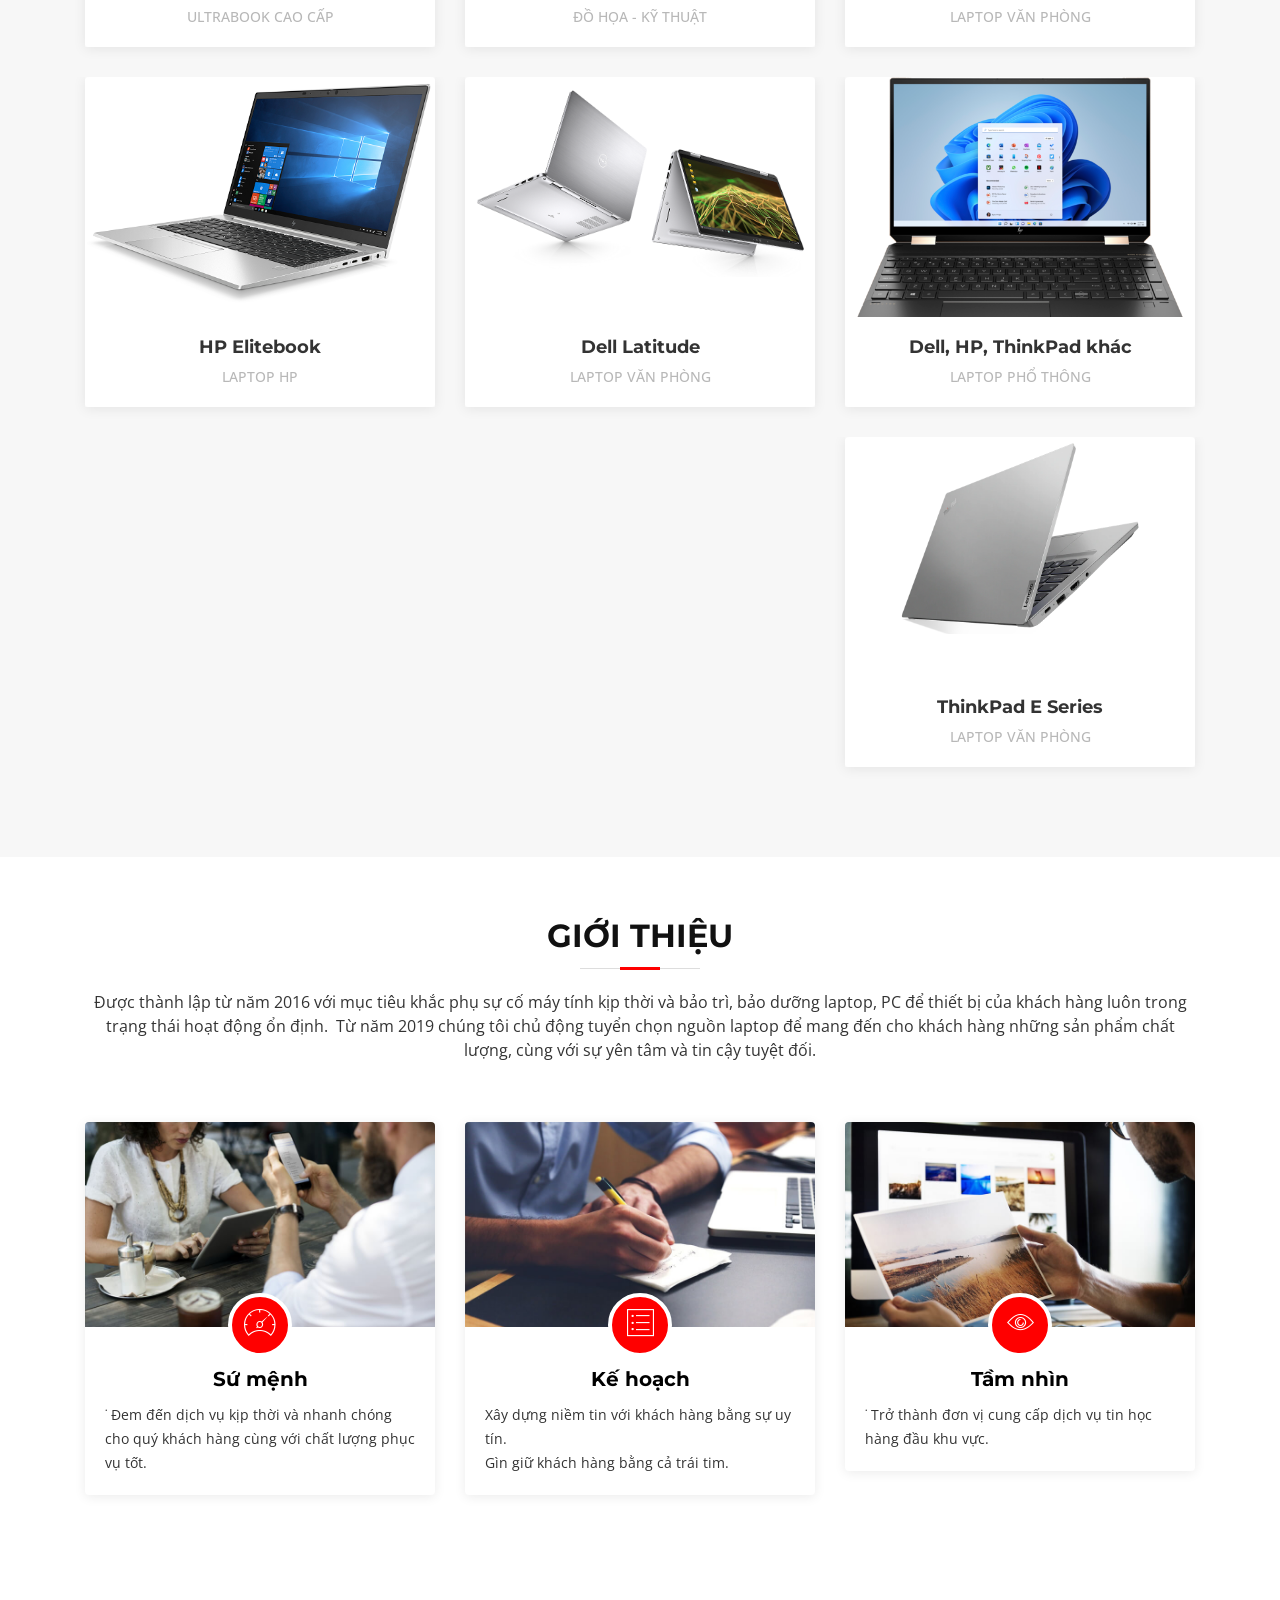
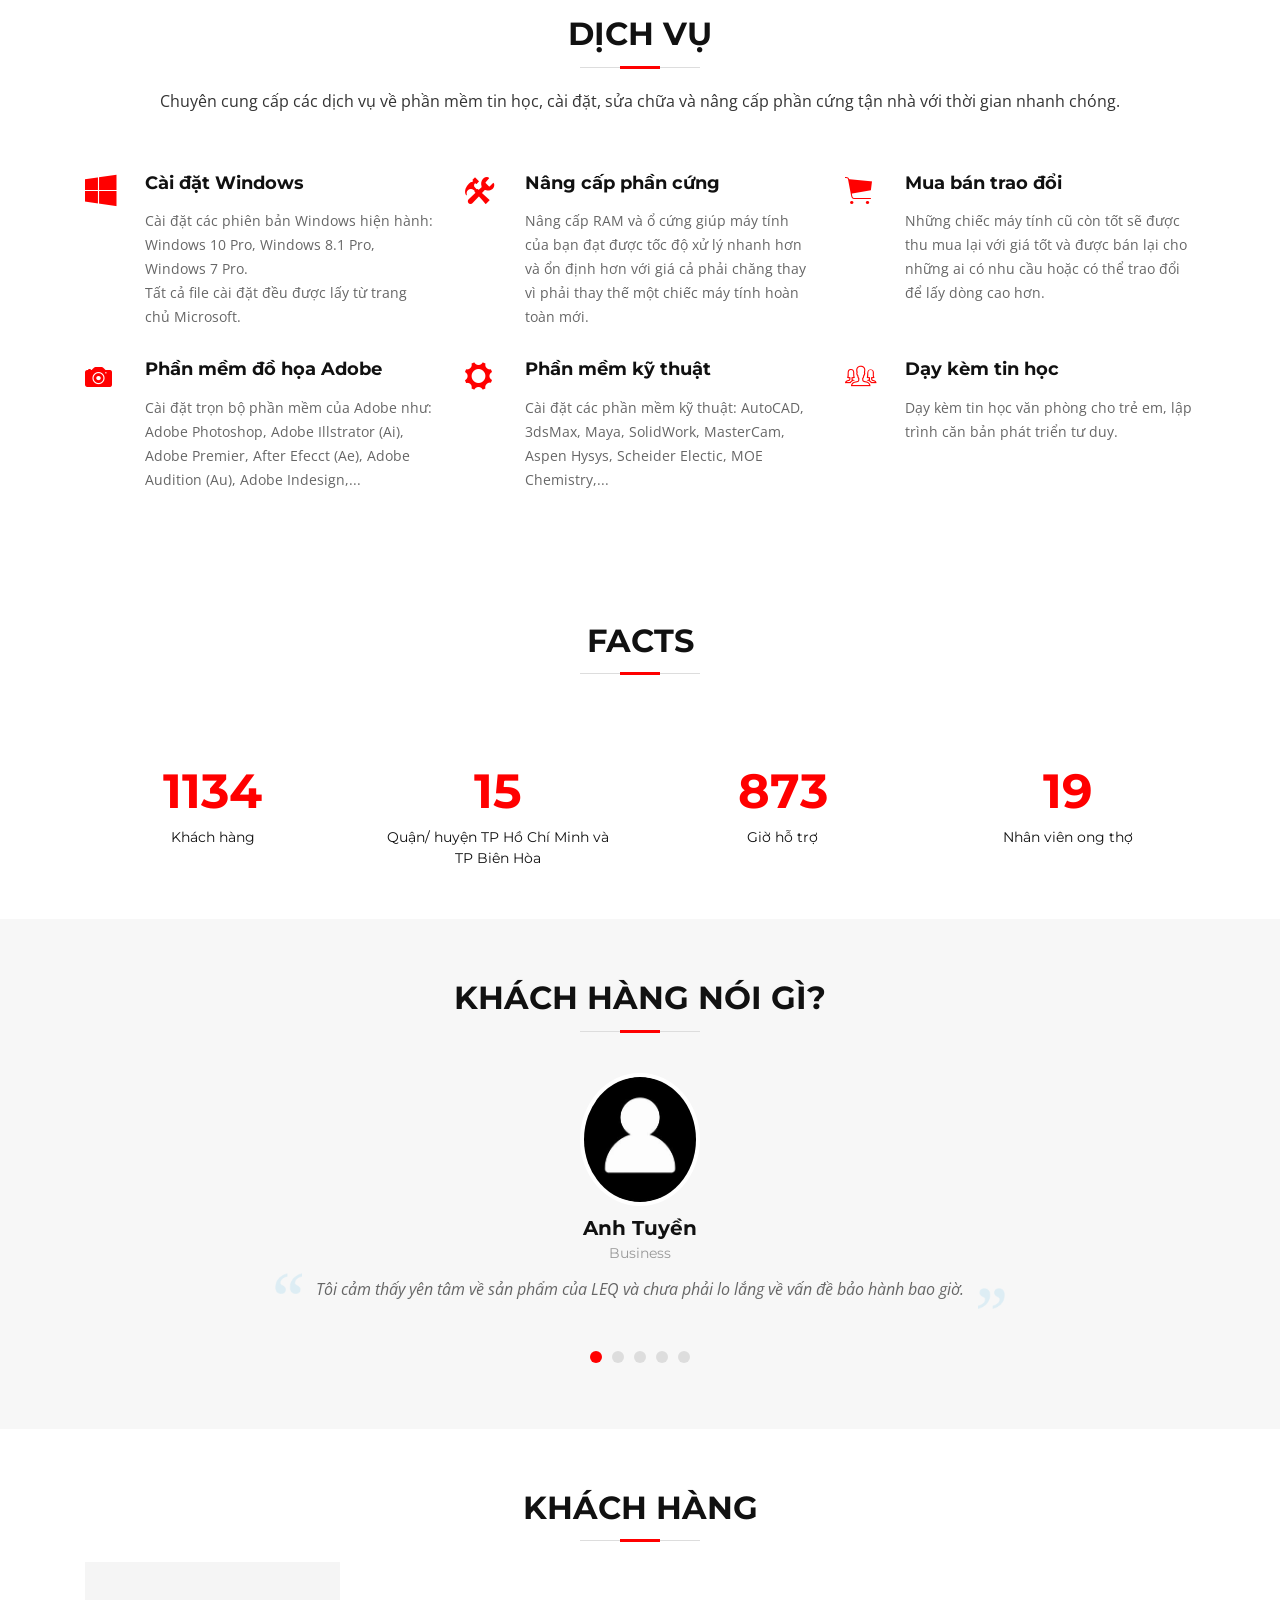
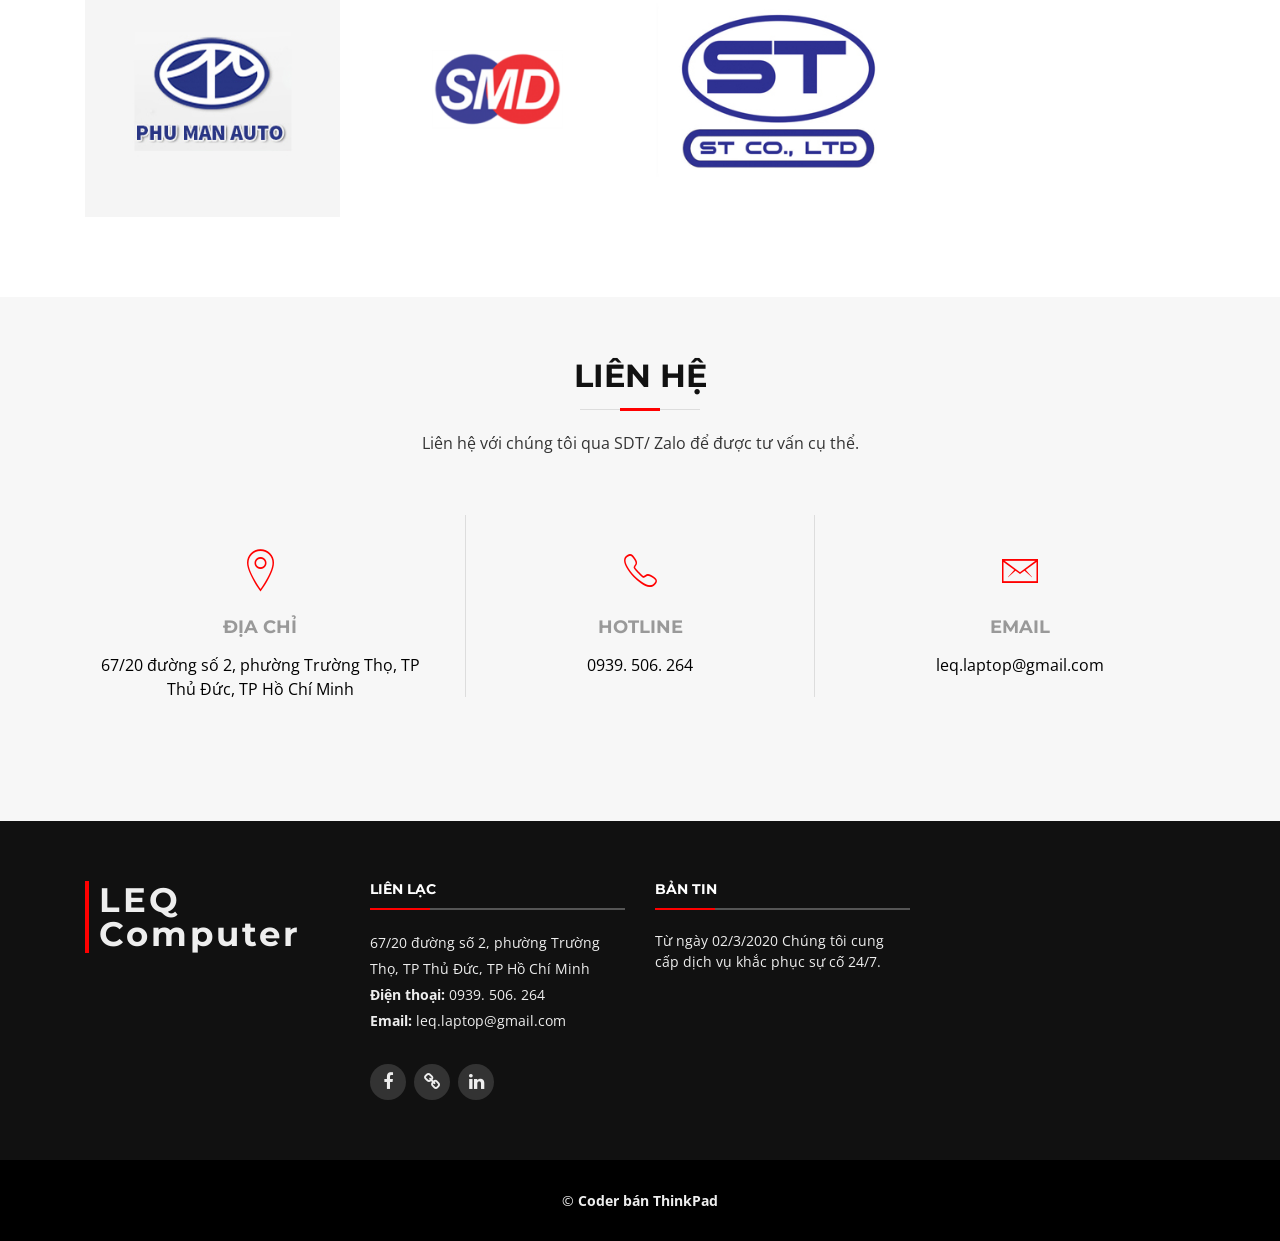
==== commit 0926f3dc: "Base Refactor" ====
--- a/index.html
+++ b/index.html
@@ -36,11 +36,14 @@
   <link rel="publisher" href="" />
   <meta property="article:author" content="">
   <!-- Google Tag Manager -->
-  <script>(function(w,d,s,l,i){w[l]=w[l]||[];w[l].push({'gtm.start':
-  new Date().getTime(),event:'gtm.js'});var f=d.getElementsByTagName(s)[0],
-  j=d.createElement(s),dl=l!='dataLayer'?'&l='+l:'';j.async=true;j.src=
-  'https://www.googletagmanager.com/gtm.js?id='+i+dl;f.parentNode.insertBefore(j,f);
-  })(window,document,'script','dataLayer','GTM-K5QPV74');</script>
+  <script>(function (w, d, s, l, i) {
+      w[l] = w[l] || []; w[l].push({
+        'gtm.start':
+          new Date().getTime(), event: 'gtm.js'
+      }); var f = d.getElementsByTagName(s)[0],
+        j = d.createElement(s), dl = l != 'dataLayer' ? '&l=' + l : ''; j.async = true; j.src =
+          'https://www.googletagmanager.com/gtm.js?id=' + i + dl; f.parentNode.insertBefore(j, f);
+    })(window, document, 'script', 'dataLayer', 'GTM-K5QPV74');</script>
   <!-- End Google Tag Manager -->
   <meta name="google-site-verification" content="4ljbPJCjKvLo-Pk4Lv2Bx95XpZLySlTmUujfaWKxXlE" />
   <meta content="width=device-width, initial-scale=1.0" name="viewport">
@@ -78,7 +81,7 @@
     <div class="container-fluid">
 
       <div id="logo" class="pull-left">
-        <h1><a href="#intro" class="scrollto">LEQ Laptop</a></h1>
+        <h1><a href="#intro" class="scrollto">LEQ Computer</a></h1>
         <!-- Uncomment below if you prefer to use an image logo -->
         <!-- <a href="#intro"><img src="img/logo.png" alt="" title="" /></a>-->
       </div>
@@ -86,11 +89,9 @@
       <nav id="nav-menu-container">
         <ul class="nav-menu">
           <li class="menu-active"><a href="#intro">Trang chủ </a></li>
+          <li><a href="#product">Sản phẩm</a></li>
+          <li><a href="#services">Dịch vụ</a></li>
           <li><a href="#about">Về chúng tôi</a></li>
-          <li><a href="#services">Dịch vụ</a></li>
-          <li><a href="#portfolio">Portfolio</a></li>
-          <li><a href="#team">Đội ngũ</a></li>
-
           <li><a href="#contact">Liên hệ</a></li>
         </ul>
       </nav><!-- #nav-menu-container -->
@@ -112,8 +113,8 @@
             <div class="carousel-background"><img src="img/intro-carousel/1.jpg" alt=""></div>
             <div class="carousel-container">
               <div class="carousel-content">
-                <h2>Đội ngũ chuyên nghiệp</h2>
-                <p>Với hơn 5 năm kinh nghiệm trong lĩnh vực cài đặt và nâng cấp phần mềm, phần cứng laptop- PC</p>
+                <h2>Dịch vụ tận nhà 24/7</h2>
+                <p>Hỗ trợ khắc phục sự cố toàn TP. HCM và TP. Biên Hòa</p>
                 <a href="#featured-services" class="btn-get-started scrollto">Tìm hiểu</a>
               </div>
             </div>
@@ -123,8 +124,9 @@
             <div class="carousel-background"><img src="img/intro-carousel/2.jpg" alt=""></div>
             <div class="carousel-container">
               <div class="carousel-content">
-                <h2>Dịch vụ tận nhà 24/7</h2>
-                <p>Đội ngũ nhân viên nhiệt huyết luôn sẵn sàng trợ giúp các sự cố về laptop- PC bất kể ngày đêm.</p>
+                <h2>Laptop chuẩn zin USA</h2>
+                <p>Được chọn lọc kĩ càng và kiểm tra kĩ thuật bài bản. Chúng tôi tự tin mang đến quí khách hàng sản phẩm
+                  trong trạng thái tốt nhất.</p>
                 <a href="#featured-services" class="btn-get-started scrollto">Tìm hiểu</a>
               </div>
             </div>
@@ -181,12 +183,183 @@
           <div class="col-lg-4 box">
             <i class="ion-ios-heart-outline"></i>
             <h4 class="title"><a href="">Trách nhiệm</a></h4>
-            <p class="description">Luôn đặt để tâm tư và có trách nhiệm với khách hàng.</p>
+            <p class="description">Luôn được đặt lên hàng đầu.</p>
           </div>
 
         </div>
       </div>
     </section><!-- #featured-services -->
+
+
+    <!--==========================
+      Product Section
+    ============================-->
+    <section id="product" class="section-bg">
+      <div class="container">
+
+        <header class="section-header">
+          <h3 class="section-title">Sản phẩm</h3>
+        </header>
+
+        <div class="row">
+          <div class="col-lg-12">
+            <ul id="product-flters">
+              <li data-filter="*" class="filter-active">Tất cả</li>
+              <li data-filter=".filter-thinkpad">ThinkPad</li>
+              <li data-filter=".filter-dell">Dell</li>
+              <li data-filter=".filter-hp">HP</li>
+              <li data-filter=".filter-others">Khác</li>
+            </ul>
+          </div>
+        </div>
+
+        <div class="row product-container">
+
+          <div class="col-lg-4 col-md-6 product-item filter-thinkpad wow fadeInUp">
+            <div class="product-wrap">
+              <figure>
+                <img src="img/product/x1carbon.webp" class="img-fluid" alt="">
+                <a href="img/product/x1carbon.webp" data-lightbox="product" data-title="ThinkPad 1" class="link-preview"
+                  title="Preview"><i class="ion ion-eye"></i></a>
+              </figure>
+              <div class="product-info">
+                <h4><a href="#">ThinkPad X1 Carbon</a></h4>
+                <p>Ultrabook cao cấp</p>
+              </div>
+            </div>
+          </div>
+
+
+          <div class="col-lg-4 col-md-6 product-item filter-dell wow fadeInUp" data-wow-delay="0.1s">
+            <div class="product-wrap">
+              <figure>
+                <img src="img/product/dellprecision.avif" class="img-fluid" alt="">
+                <a href="img/product/dellprecision.avif" class="link-preview" data-lightbox="product"
+                  data-title="Dell 3" title="Preview"><i class="ion ion-eye"></i></a>
+              </figure>
+              <div class="product-info">
+                <h4><a href="#">Dell Precision</a></h4>
+                <p>Đồ họa - Kỹ Thuật</p>
+              </div>
+            </div>
+          </div>
+
+          <div class="col-lg-4 col-md-6 product-item filter-thinkpad wow fadeInUp" data-wow-delay="0.2s">
+            <div class="product-wrap">
+              <figure>
+                <img src="img/product/t-series.webp" class="img-fluid" alt="">
+                <a href="img/product/t-series.webp" class="link-preview" data-lightbox="product" data-title="ThinkPad 2"
+                  title="Preview"><i class="ion ion-eye"></i></a>
+
+              </figure>
+
+              <div class="product-info">
+                <h4><a href="#">ThinkPad T Series</a></h4>
+                <p>Laptop văn phòng</p>
+              </div>
+            </div>
+          </div>
+
+          <div class="col-lg-4 col-md-6 product-item filter-hp wow fadeInUp">
+            <div class="product-wrap">
+              <figure>
+                <img src="img/product/hp-elite.png" class="img-fluid" alt="">
+                <a href="img/product/hp-elite.png" class="link-preview" data-lightbox="product" data-title="Hp 3"
+                  title="Preview"><i class="ion ion-eye"></i></a>
+
+              </figure>
+
+              <div class="product-info">
+                <h4><a href="#">HP Elitebook</a></h4>
+                <p>Laptop HP</p>
+              </div>
+            </div>
+          </div>
+
+          <div class="col-lg-4 col-md-6 product-item filter-dell wow fadeInUp" data-wow-delay="0.1s">
+            <div class="product-wrap">
+              <figure>
+                <img src="img/product/dell-latitude.png" class="img-fluid" alt="">
+                <a href="img/product/dell-latitude.png" class="link-preview" data-lightbox="product" data-title="Dell 2"
+                  title="Preview"><i class="ion ion-eye"></i></a>
+
+              </figure>
+
+              <div class="product-info">
+                <h4><a href="#">Dell Latitude</a></h4>
+                <p>Laptop văn phòng</p>
+              </div>
+            </div>
+          </div>
+
+          <div class="col-lg-4 col-md-6 product-item filter-others wow fadeInUp" data-wow-delay="0.2s">
+            <div class="product-wrap">
+              <figure>
+                <img src="img/product/lap-others.png" class="img-fluid" alt="">
+                <a href="img/product/lap-others.png" class="link-preview" data-lightbox="product" data-title="Others 3"
+                  title="Preview"><i class="ion ion-eye"></i></a>
+
+              </figure>
+
+              <div class="product-info">
+                <h4><a href="#">Dell, HP, ThinkPad khác</a></h4>
+                <p>Laptop phổ thông</p>
+              </div>
+            </div>
+          </div>
+
+          <div class="col-lg-4 col-md-6 product-item filter-thinkpad wow fadeInUp">
+            <div class="product-wrap">
+              <figure>
+                <img src="img/product/p-series.webp" class="img-fluid" alt="">
+                <a href="img/product/p-series.webp" class="link-preview" data-lightbox="product" data-title="ThinkPad 3"
+                  title="Preview"><i class="ion ion-eye"></i></a>
+
+              </figure>
+
+              <div class="product-info">
+                <h4><a href="#">ThinkPad P Series</a></h4>
+                <p>Đồ Họa - Kỹ thuật</p>
+              </div>
+            </div>
+          </div>
+
+          <div class="col-lg-4 col-md-6 product-item filter-hp wow fadeInUp" data-wow-delay="0.1s">
+            <div class="product-wrap">
+              <figure>
+                <img src="img/product/pavilon.webp" class="img-fluid" alt="">
+                <a href="img/product/pavilon.webp" class="link-preview" data-lightbox="product" data-title="HP 2"
+                  title="Preview"><i class="ion ion-eye"></i></a>
+
+              </figure>
+
+              <div class="product-info">
+                <h4><a href="#">HP Pavilon</a></h4>
+                <p>Laptop văn phòng</p>
+              </div>
+            </div>
+          </div>
+
+          <div class="col-lg-4 col-md-6 product-item filter-thinkpad fadeInUp" data-wow-delay="0.2s">
+            <div class="product-wrap">
+              <figure>
+                <img src="img/product/e-series.webp" class="img-fluid" alt="">
+                <a href="img/product/e-series.webp" class="link-preview" data-lightbox="product" data-title="ThinkPad 4"
+                  title="Preview"><i class="ion ion-eye"></i></a>
+
+              </figure>
+
+              <div class="product-info">
+                <h4><a href="#">ThinkPad E Series</a></h4>
+                <p>Laptop văn phòng</p>
+              </div>
+            </div>
+          </div>
+
+        </div>
+
+      </div>
+    </section><!-- #product -->
 
     <!--==========================
       About Us Section
@@ -197,8 +370,11 @@
         <header class="section-header">
           <h3>Giới thiệu</h3>
           <p>
-            &dot; Được thành lập từ năm 2016 với mục tiêu khắc phụ sự cố máy tính kịp thời và bảo trì, bảo dưỡng laptop,
+            Được thành lập từ năm 2016 với mục tiêu khắc phụ sự cố máy tính kịp thời và bảo trì, bảo dưỡng laptop,
             PC để thiết bị của khách hàng luôn trong trạng thái hoạt động ổn định.
+            &nbsp;Từ năm 2019 chúng tôi chủ động tuyển chọn nguồn laptop để mang đến cho khách hàng những sản phẩm chất
+            lượng,
+            cùng với sự yên tâm và tin cậy tuyệt đối.
 
           </p>
         </header>
@@ -351,194 +527,6 @@
       </div>
     </section><!-- #facts -->
 
-    <!--==========================
-      Portfolio Section
-    ============================-->
-    <section id="portfolio" class="section-bg">
-      <div class="container">
-
-        <header class="section-header">
-          <h3 class="section-title">Portfolio</h3>
-        </header>
-
-        <div class="row">
-          <div class="col-lg-12">
-            <ul id="portfolio-flters">
-              <li data-filter="*" class="filter-active">Tất cả</li>
-              <li data-filter=".filter-app">Hệ điều hành</li>
-              <li data-filter=".filter-card">Nâng cấp, vệ sinh</li>
-              <li data-filter=".filter-web">Phần mềm</li>
-            </ul>
-          </div>
-        </div>
-
-        <div class="row portfolio-container">
-
-          <div class="col-lg-4 col-md-6 portfolio-item filter-app wow fadeInUp">
-            <div class="portfolio-wrap">
-              <figure>
-                <img src="img/portfolio/win.jpg" class="img-fluid" alt="">
-                <a href="img/portfolio/win.jpg" data-lightbox="portfolio" data-title="App 1" class="link-preview"
-                  title="Preview"><i class="ion ion-eye"></i></a>
-
-              </figure>
-
-              <div class="portfolio-info">
-                <h4><a href="#">Windows 10 Pro</a></h4>
-                <p>Hệ điều hành</p>
-              </div>
-            </div>
-          </div>
-
-          <div class="col-lg-4 col-md-6 portfolio-item filter-web wow fadeInUp" data-wow-delay="0.1s">
-            <div class="portfolio-wrap">
-              <figure>
-                <img src="img/portfolio/Autodesk.png" class="img-fluid" alt="">
-                <a href="img/portfolio/Autodesk.png" class="link-preview" data-lightbox="portfolio" data-title="Web 3"
-                  title="Preview"><i class="ion ion-eye"></i></a>
-
-              </figure>
-
-              <div class="portfolio-info">
-                <h4><a href="#">Đồ họa kỹ thuật</a></h4>
-                <p>Phần mềm</p>
-              </div>
-            </div>
-          </div>
-
-          <div class="col-lg-4 col-md-6 portfolio-item filter-app wow fadeInUp" data-wow-delay="0.2s">
-            <div class="portfolio-wrap">
-              <figure>
-                <img src="img/portfolio/hackintosh.png" class="img-fluid" alt="">
-                <a href="img/portfolio/hackintosh.png" class="link-preview" data-lightbox="portfolio" data-title="App 2"
-                  title="Preview"><i class="ion ion-eye"></i></a>
-
-              </figure>
-
-              <div class="portfolio-info">
-                <h4><a href="#">HackinTosh MacOS</a></h4>
-                <p>Hệ điều hành</p>
-              </div>
-            </div>
-          </div>
-
-          <div class="col-lg-4 col-md-6 portfolio-item filter-card wow fadeInUp">
-            <div class="portfolio-wrap">
-              <figure>
-                <img src="img/portfolio/ram.jpg" class="img-fluid" alt="">
-                <a href="img/portfolio/ram.jpg" class="link-preview" data-lightbox="portfolio" data-title="Card 2"
-                  title="Preview"><i class="ion ion-eye"></i></a>
-
-              </figure>
-
-              <div class="portfolio-info">
-                <h4><a href="#">Nâng cấp RAM</a></h4>
-                <p>Nâng Cấp</p>
-              </div>
-            </div>
-          </div>
-
-          <div class="col-lg-4 col-md-6 portfolio-item filter-web wow fadeInUp" data-wow-delay="0.1s">
-            <div class="portfolio-wrap">
-              <figure>
-                <img src="img/portfolio/Adobe.png" class="img-fluid" alt="">
-                <a href="img/portfolio/Adobe.png" class="link-preview" data-lightbox="portfolio" data-title="Web 2"
-                  title="Preview"><i class="ion ion-eye"></i></a>
-
-              </figure>
-
-              <div class="portfolio-info">
-                <h4><a href="#">Đồ họa Media</a></h4>
-                <p>Phần mềm</p>
-              </div>
-            </div>
-          </div>
-
-          <div class="col-lg-4 col-md-6 portfolio-item filter-app wow fadeInUp" data-wow-delay="0.2s">
-            <div class="portfolio-wrap">
-              <figure>
-                <img src="img/portfolio/kali.jpg" class="img-fluid" alt="">
-                <a href="img/portfolio/kali.jpg" class="link-preview" data-lightbox="portfolio" data-title="App 3"
-                  title="Preview"><i class="ion ion-eye"></i></a>
-
-              </figure>
-
-              <div class="portfolio-info">
-                <h4><a href="#">Linux/ Ubuntu/ Red hat</a></h4>
-                <p>Hệ điều hành</p>
-              </div>
-            </div>
-          </div>
-
-          <div class="col-lg-4 col-md-6 portfolio-item filter-card wow fadeInUp">
-            <div class="portfolio-wrap">
-              <figure>
-                <img src="img/portfolio/ssd.jpg" class="img-fluid" alt="">
-                <a href="img/portfolio/ssd.jpg" class="link-preview" data-lightbox="portfolio" data-title="Card 1"
-                  title="Preview"><i class="ion ion-eye"></i></a>
-
-              </figure>
-
-              <div class="portfolio-info">
-                <h4><a href="#">Nâng cấp SSD</a></h4>
-                <p>Nâng Cấp</p>
-              </div>
-            </div>
-          </div>
-
-          <div class="col-lg-4 col-md-6 portfolio-item filter-card wow fadeInUp" data-wow-delay="0.1s">
-            <div class="portfolio-wrap">
-              <figure>
-                <img src="img/portfolio/clean.jpg" class="img-fluid" alt="">
-                <a href="img/portfolio/clean.jpg" class="link-preview" data-lightbox="portfolio" data-title="Card 3"
-                  title="Preview"><i class="ion ion-eye"></i></a>
-
-              </figure>
-
-              <div class="portfolio-info">
-                <h4><a href="#">Vệ sinh máy/ hạ nhiệt</a></h4>
-                <p>Nâng cấp</p>
-              </div>
-            </div>
-          </div>
-
-          <div class="col-lg-4 col-md-6 portfolio-item filter-web wow fadeInUp" data-wow-delay="0.2s">
-            <div class="portfolio-wrap">
-              <figure>
-                <img src="img/portfolio/office.png" class="img-fluid" alt="">
-                <a href="img/portfolio/office.png" class="link-preview" data-lightbox="portfolio" data-title="Web 1"
-                  title="Preview"><i class="ion ion-eye"></i></a>
-
-              </figure>
-
-              <div class="portfolio-info">
-                <h4><a href="#">Phần mềm văn phòng</a></h4>
-                <p>Phần mềm</p>
-              </div>
-            </div>
-          </div>
-          <div class="col-lg-4 col-md-6 portfolio-item filter-web wow fadeInUp" data-wow-delay="0.2s">
-            <div class="portfolio-wrap">
-              <figure>
-                <img src="img/portfolio/code.png" class="img-fluid" alt="">
-                <a href="img/portfolio/code.png" class="link-preview" data-lightbox="portfolio" data-title="Web 1"
-                  title="Preview"><i class="ion ion-eye"></i></a>
-
-              </figure>
-
-              <div class="portfolio-info">
-                <h4><a href="#">Phần mềm lập trình </a></h4>
-                <p>Phần mềm</p>
-              </div>
-            </div>
-          </div>
-
-        </div>
-
-      </div>
-    </section><!-- #portfolio -->
-
-
 
     <!--==========================
       Clients Section
@@ -547,62 +535,64 @@
       <div class="container">
 
         <header class="section-header">
-          <h3>Châm ngôn</h3>
+          <h3>Khách hàng nói gì?</h3>
         </header>
 
         <div class="owl-carousel testimonials-carousel">
 
           <div class="testimonial-item">
-            <img src="img/boss.jpg" class="testimonial-img" alt="">
-            <h3>Lê Trí Đức (Peter)</h3>
-            <h4>Ceo &amp; Founder</h4>
+            <img src="img/OIP.jpg" class="testimonial-img" alt="">
+            <h3>Anh Tuyền</h3>
+            <h4>Business</h4>
             <p>
               <img src="img/quote-sign-left.png" class="quote-sign-left" alt="">
-              Tôi hạnh phúc khi khách hàng cảm thấy hài lòng, mọi chiếc laptop đều phải được đối xử như người yêu.
+              Tôi cảm thấy yên tâm về sản phẩm của LEQ và chưa phải lo lắng về vấn đề bảo hành bao giờ.
               <img src="img/quote-sign-right.png" class="quote-sign-right" alt="">
             </p>
           </div>
 
           <div class="testimonial-item">
             <img src="img/OIP.jpg" class="testimonial-img" alt="">
-            <h3>Huy Long</h3>
-            <h4>Technical</h4>
+            <h3>Nguyên Phát</h3>
+            <h4>Sinh viên IT</h4>
             <p>
               <img src="img/quote-sign-left.png" class="quote-sign-left" alt="">
-              "Brick walls are there for a reason: they let us prove how badly we want things." - Andy Pausch.
+              "Mua một máy HP Elitebook 840 G5 ở đây thấy rất ok, code compile nhanh, máy hoạt động ổn định mà giá thì
+              rất hợp lý.
               <img src="img/quote-sign-right.png" class="quote-sign-right" alt="">
             </p>
           </div>
 
           <div class="testimonial-item">
             <img src="img/OIP.jpg" class="testimonial-img" alt="">
-            <h3>Tuấn Nguyễn</h3>
-            <h4>Technical</h4>
+            <h3>Ngọc Anh</h3>
+            <h4>Nhân viên văn phòng</h4>
             <p>
               <img src="img/quote-sign-left.png" class="quote-sign-left" alt="">
-              "The difference between who you are, and who you want to be, is what you do." - Margaret Thatcher
+              "Em không rành máy tính, anh chủ tư vấn mua ThinkPad X1 Carbon, máy mỏng nhẹ, đẹp và pin lâu, chạy cũng
+              mượt nữa.
               <img src="img/quote-sign-right.png" class="quote-sign-right" alt="">
             </p>
           </div>
 
           <div class="testimonial-item">
             <img src="img/OIP.jpg" class="testimonial-img" alt="">
-            <h3>Hồng Lợi</h3>
-            <h4>Staff</h4>
+            <h3>Thầy Thịnh</h3>
+            <h4>Giảng viên</h4>
             <p>
               <img src="img/quote-sign-left.png" class="quote-sign-left" alt="">
-              "If you can't explain it simply, you don't understand it well enough." - Albert Einstein
+              "Em học trò bán máy giá rẻ, hoạt động ổn.
               <img src="img/quote-sign-right.png" class="quote-sign-right" alt="">
             </p>
           </div>
 
           <div class="testimonial-item">
             <img src="img/OIP.jpg" class="testimonial-img" alt="">
-            <h3>Ngọc Trường</h3>
-            <h4>Staff</h4>
+            <h3>Anh Sơn</h3>
+            <h4>Kĩ sư xây dựng</h4>
             <p>
               <img src="img/quote-sign-left.png" class="quote-sign-left" alt="">
-              "Live as if you were to die tomorrow. Learn as if you were to live forever”. – Mahatma Gandhi
+              "Mình mua của em trai con Dell Precision 7510 về vẽ CAD, máy chạy ổn và khá mát.
               <img src="img/quote-sign-right.png" class="quote-sign-right" alt="">
             </p>
           </div>
@@ -667,25 +657,6 @@
               </div>
             </div>
           </div>
-<!-- 
-          <div class="col-lg-3 col-md-6 wow fadeInUp" data-wow-delay="0.3s">
-            <div class="member">
-              <img src="img/OIP.jpg" class="img-fluid" alt="">
-              <div class="member-info">
-                <div class="member-info-content">
-                  <h4>Amanda Jepson</h4>
-                  <span>Accountant</span>
-                  <div class="social">
-                    <a href=""><i class="fa fa-twitter"></i></a>
-                    <a href=""><i class="fa fa-facebook"></i></a>
-                    <a href=""><i class="fa fa-google-plus"></i></a>
-                    <a href=""><i class="fa fa-linkedin"></i></a>
-                  </div>
-                </div>
-              </div>
-            </div>
-          </div> -->
-
         </div>
 
       </div>
@@ -699,7 +670,7 @@
 
         <div class="section-header">
           <h3>Liên hệ</h3>
-          <p>Liên hệ với chúng tôi ngay để được phục vụ</p>
+          <p>Liên hệ với chúng tôi qua SDT/ Zalo để được tư vấn cụ thể.</p>
         </div>
 
         <div class="row contact-info">
@@ -708,9 +679,7 @@
             <div class="contact-address">
               <i class="ion-ios-location-outline"></i>
               <h3>Địa chỉ</h3>
-              <address>833/42A đường Kha Vạn Cân, phường Linh Tây, TP Thủ Đức, TP Hồ Chí Minh</address>
-              <address>38/16 đường số 3, phường Trường Thọ, TP Thủ Đức, TP Hồ Chí Minh</address>
-              <address>01 đường Linh Trung, phường Linh Trung, TP Thủ Đức, TP Hồ Chí Minh</address>
+              <address>67/20 đường số 2, phường Trường Thọ, TP Thủ Đức, TP Hồ Chí Minh</address>
             </div>
           </div>
 
@@ -748,33 +717,25 @@
         <div class="row">
 
           <div class="col-lg-3 col-md-6 footer-info">
-            <h3>LEQ Laptop</h3>
+            <h3>LEQ Computer</h3>
             <p></p>
-          </div>
-
-          <div class="col-lg-3 col-md-6 footer-links">
-            <h4>Chi nhánh</h4>
-            <ul>
-              <li><i class="ion-ios-arrow-right"></i> <a href="https://goo.gl/maps/3C2MrFuVvW3JusoN8" target="blank">Quận 10</a></li>
-              <!-- <li><i class="ion-ios-arrow-right"></i> <a href="#">Quận 4</a></li>
-              <li><i class="ion-ios-arrow-right"></i> <a href="#">Quận Bình Thạnh</a></li>
-              <li><i class="ion-ios-arrow-right"></i> <a href="#">Quận Tân Bình</a></li>
-              <li><i class="ion-ios-arrow-right"></i> <a href="#">TP Biên Hòa</a></li> -->
-            </ul>
           </div>
 
           <div class="col-lg-3 col-md-6 footer-contact">
             <h4>Liên lạc</h4>
             <p>
-              38/16 đường số 3, phường Trường Thọ, TP Thủ Đức, TP Hồ Chí Minh <br>
+              67/20 đường số 2, phường Trường Thọ, TP Thủ Đức, TP Hồ Chí Minh <br>
               <strong>Điện thoại:</strong> 0939. 506. 264<br>
               <strong>Email:</strong> leq.laptop@gmail.com<br>
             </p>
 
             <div class="social-links">
-              <a href="https://facebook.com/LEQ-Computer" target="blank" class="facebook"><i class="fa fa-facebook"></i></a>
-              <a href="https://www.chotot.com/user/ab25a872f32cf4ce4b593a97ba08c3ea" target="blank" class="link"><i class="fa fa-link"></i></a>
-              <a href="https://www.linkedin.com/in/allerwill" target="blank" class="linkedin"><i class="fa fa-linkedin"></i></a>
+              <a href="https://facebook.com/LEQ-Computer" target="blank" class="facebook"><i
+                  class="fa fa-facebook"></i></a>
+              <a href="https://www.chotot.com/user/ab25a872f32cf4ce4b593a97ba08c3ea" target="blank" class="link"><i
+                  class="fa fa-link"></i></a>
+              <a href="https://www.linkedin.com/in/allerwill" target="blank" class="linkedin"><i
+                  class="fa fa-linkedin"></i></a>
             </div>
 
           </div>
@@ -792,15 +753,6 @@
     <div class="container">
       <div class="copyright">
         &copy; <strong>Coder bán ThinkPad</strong>
-      </div>
-      <div class="credits">
-        <!--
-          All the links in the footer should remain intact.
-          You can delete the links only if you purchased the pro version.
-          Licensing information: https://bootstrapmade.com/license/
-          Purchase the pro version with working PHP/AJAX contact form: https://bootstrapmade.com/buy/?theme=BizPage
-        -->
-        Designed by <a href="https://bootstrapmade.com/">BootstrapMade</a>
       </div>
     </div>
   </footer><!-- #footer -->
--- a/css/style.css
+++ b/css/style.css
@@ -901,21 +901,21 @@
   padding-top: 30px;
 }
 
-/* Portfolio Section
+/* product Section
 --------------------------------*/
 
-#portfolio {
+#product {
   padding: 60px 0;
 }
 
-#portfolio #portfolio-flters {
+#product #product-flters {
   padding: 0;
   margin: 5px 0 35px 0;
   list-style: none;
   text-align: center;
 }
 
-#portfolio #portfolio-flters li {
+#product #product-flters li {
   cursor: pointer;
   margin: 15px 15px 15px 0;
   display: inline-block;
@@ -930,33 +930,33 @@
   transition: all 0.3s ease-in-out;
 }
 
-#portfolio #portfolio-flters li:hover,
-#portfolio #portfolio-flters li.filter-active {
+#product #product-flters li:hover,
+#product #product-flters li.filter-active {
   background: #ff0000;
   color: #fff;
 }
 
-#portfolio #portfolio-flters li:last-child {
+#product #product-flters li:last-child {
   margin-right: 0;
 }
 
-#portfolio .portfolio-wrap {
+#product .product-wrap {
   box-shadow: 0px 2px 12px rgba(0, 0, 0, 0.08);
   transition: 0.3s;
 }
 
-#portfolio .portfolio-wrap:hover {
+#product .product-wrap:hover {
   box-shadow: 0px 4px 14px rgba(0, 0, 0, 0.16);
 }
 
-#portfolio .portfolio-item {
+#product .product-item {
   position: relative;
   height: 360px;
   overflow: hidden;
 }
 
-#portfolio .portfolio-item figure {
-  background: #000;
+#product .product-item figure {
+  background: #fff;
   overflow: hidden;
   height: 240px;
   position: relative;
@@ -964,13 +964,13 @@
   margin: 0;
 }
 
-#portfolio .portfolio-item figure:hover img {
+#product .product-item figure:hover img {
   opacity: 0.4;
   transition: 0.3s;
 }
 
-#portfolio .portfolio-item figure .link-preview,
-#portfolio .portfolio-item figure .link-details {
+#product .product-item figure .link-preview,
+#product .product-item figure .link-details {
   position: absolute;
   display: inline-block;
   opacity: 0;
@@ -983,44 +983,44 @@
   transition: 0.2s linear;
 }
 
-#portfolio .portfolio-item figure .link-preview i,
-#portfolio .portfolio-item figure .link-details i {
+#product .product-item figure .link-preview i,
+#product .product-item figure .link-details i {
   padding-top: 6px;
   font-size: 22px;
   color: #333;
 }
 
-#portfolio .portfolio-item figure .link-preview:hover,
-#portfolio .portfolio-item figure .link-details:hover {
+#product .product-item figure .link-preview:hover,
+#product .product-item figure .link-details:hover {
   background: #18d26e;
 }
 
-#portfolio .portfolio-item figure .link-preview:hover i,
-#portfolio .portfolio-item figure .link-details:hover i {
-  color: #fff;
-}
-
-#portfolio .portfolio-item figure .link-preview {
+#product .product-item figure .link-preview:hover i,
+#product .product-item figure .link-details:hover i {
+  color: #fff;
+}
+
+#product .product-item figure .link-preview {
   left: calc(50% - 38px);
   top: calc(50% - 18px);
 }
 
-#portfolio .portfolio-item figure .link-details {
+#product .product-item figure .link-details {
   right: calc(50% - 38px);
   top: calc(50% - 18px);
 }
 
-#portfolio .portfolio-item figure:hover .link-preview {
+#product .product-item figure:hover .link-preview {
   opacity: 1;
   left: calc(50% - 44px);
 }
 
-#portfolio .portfolio-item figure:hover .link-details {
+#product .product-item figure:hover .link-details {
   opacity: 1;
   right: calc(50% - 44px);
 }
 
-#portfolio .portfolio-item .portfolio-info {
+#product .product-item .product-info {
   background: #fff;
   text-align: center;
   padding: 30px;
@@ -1028,7 +1028,7 @@
   border-radius: 0 0 3px 3px;
 }
 
-#portfolio .portfolio-item .portfolio-info h4 {
+#product .product-item .product-info h4 {
   font-size: 18px;
   line-height: 1px;
   font-weight: 700;
@@ -1036,15 +1036,15 @@
   padding-bottom: 0;
 }
 
-#portfolio .portfolio-item .portfolio-info h4 a {
+#product .product-item .product-info h4 a {
   color: #333;
 }
 
-#portfolio .portfolio-item .portfolio-info h4 a:hover {
+#product .product-item .product-info h4 a:hover {
   color: #18d26e;
 }
 
-#portfolio .portfolio-item .portfolio-info p {
+#product .product-item .product-info p {
   padding: 0;
   margin: 0;
   color: #b8b8b8;
